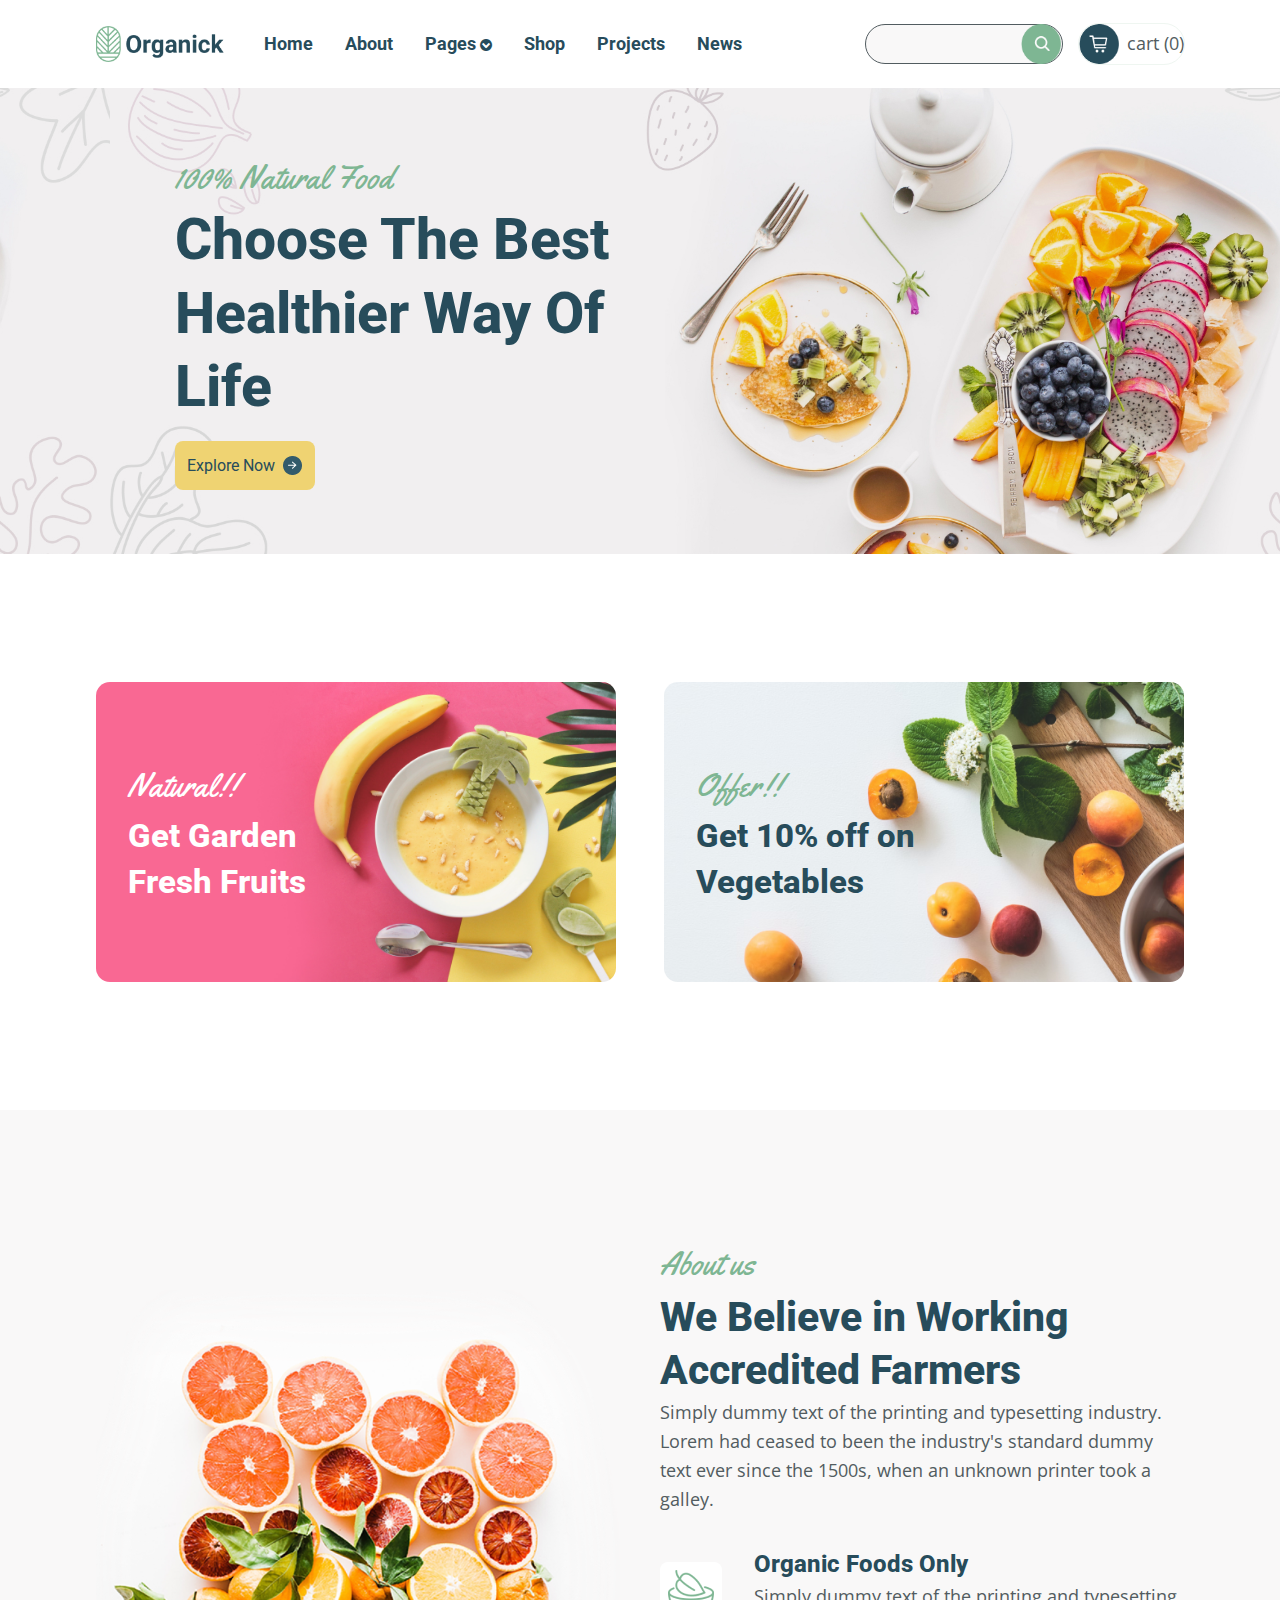
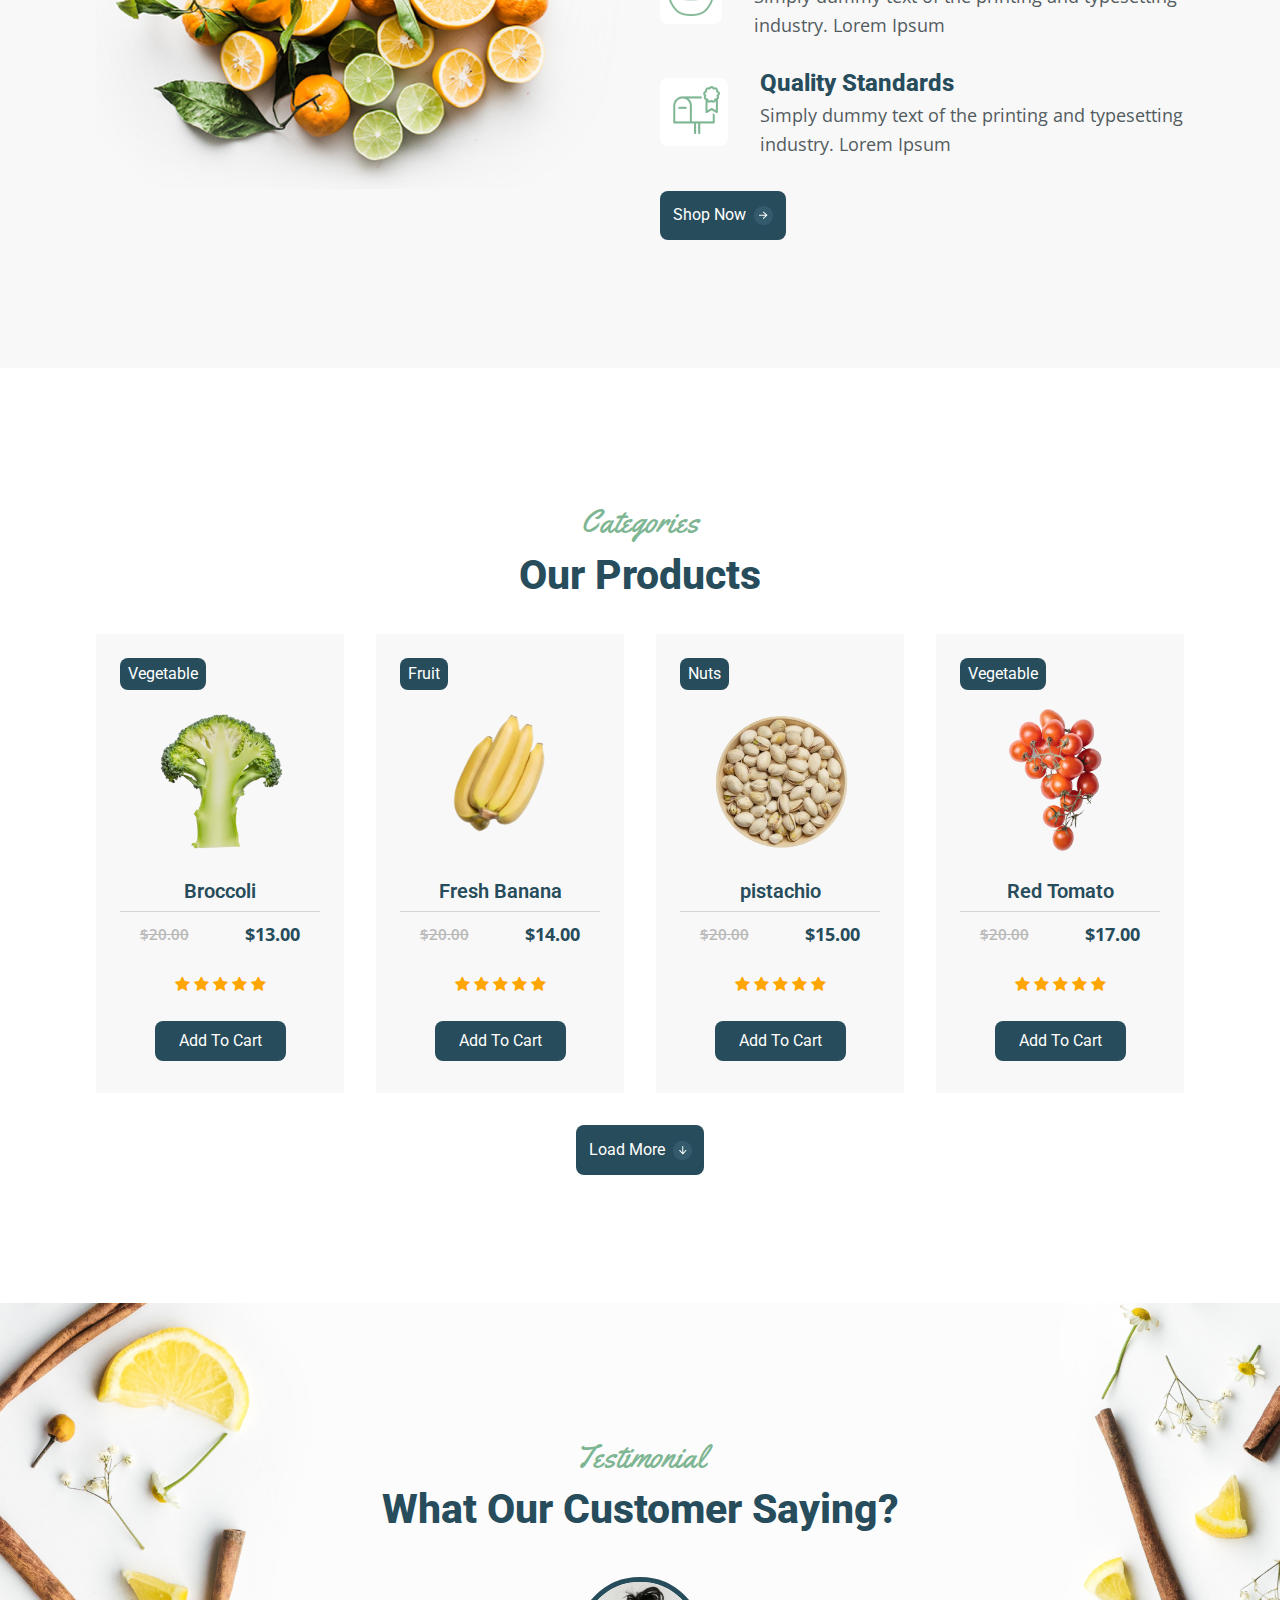
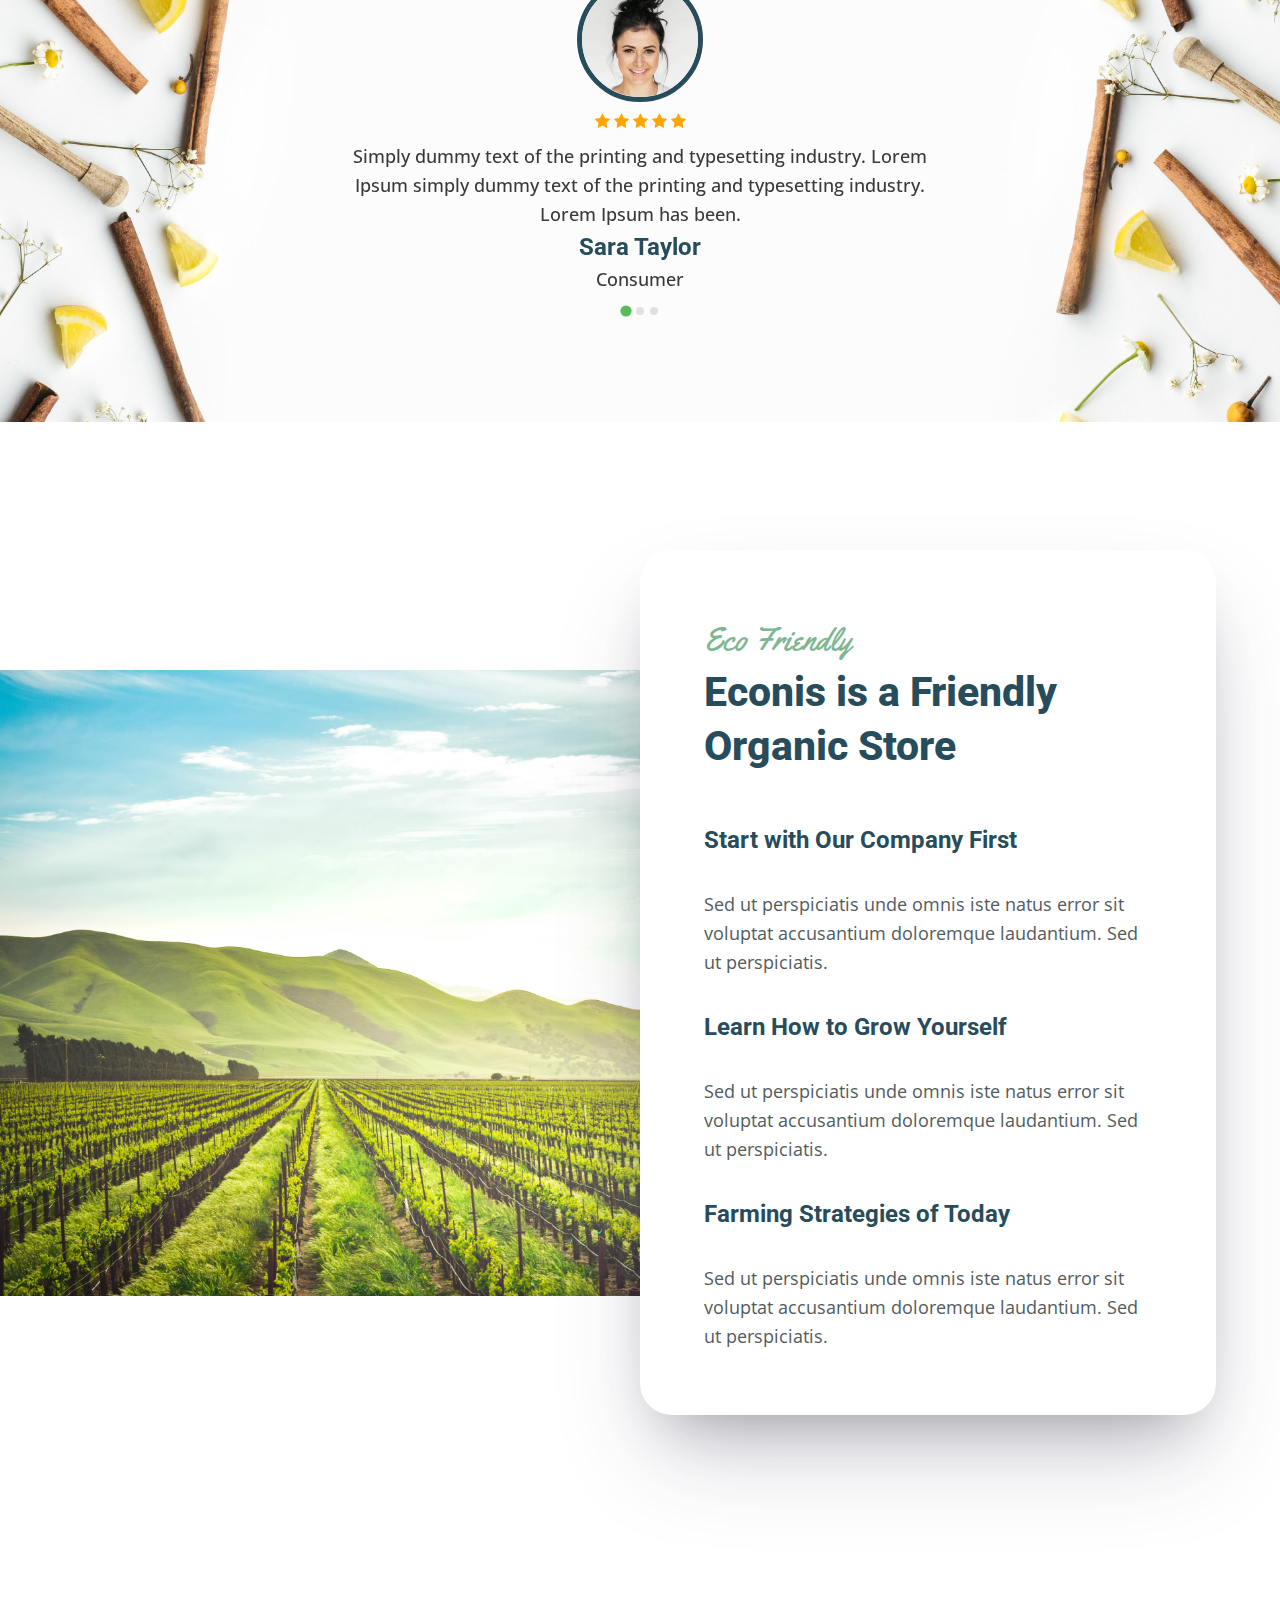
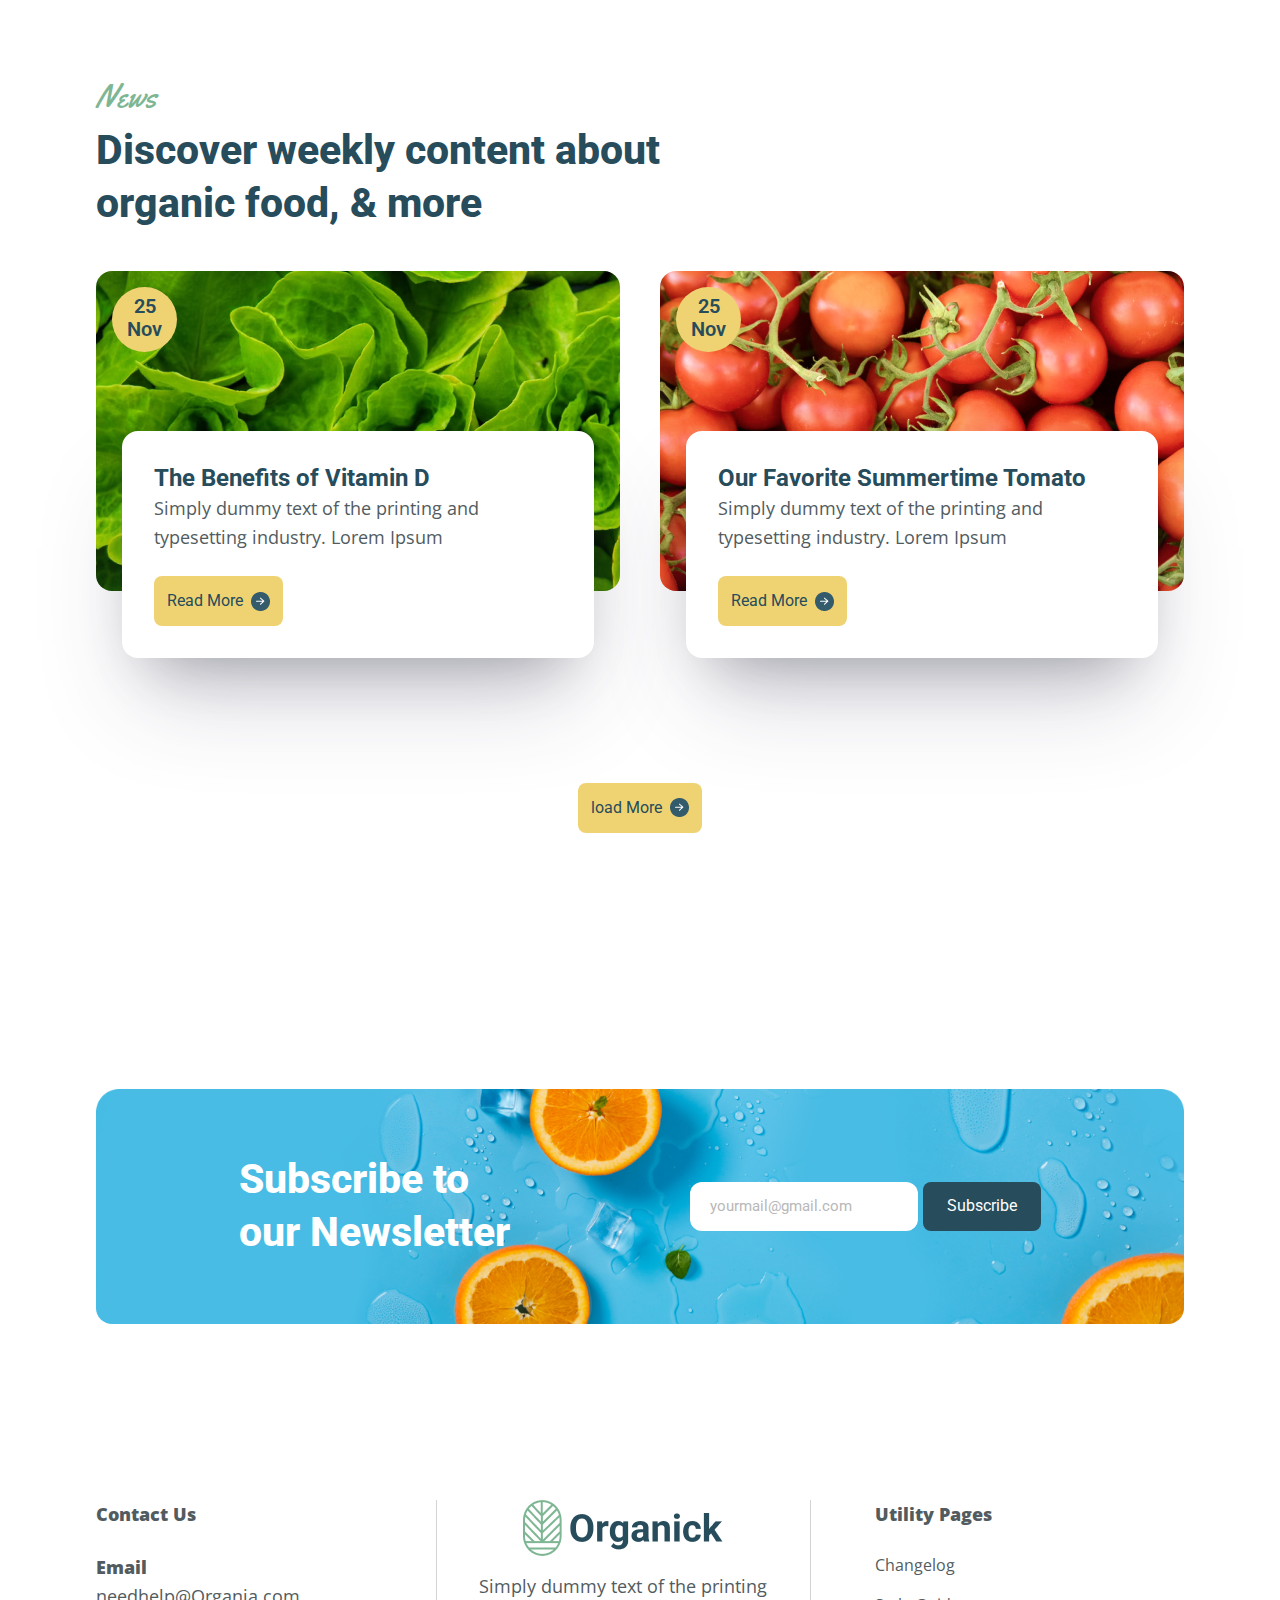
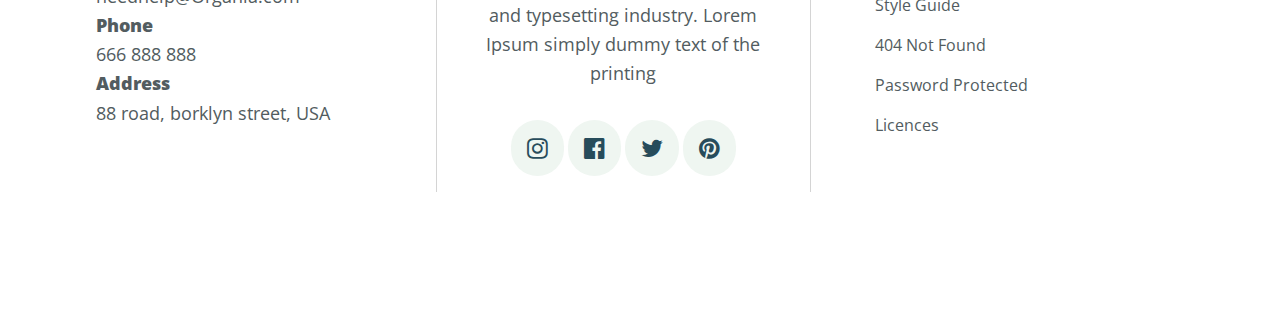
==== index.html @ 9584671c "final" ====
<!DOCTYPE html>
<html lang="en">

<head>
  <meta charset="UTF-8" />
  <meta http-equiv="X-UA-Compatible" content="IE=edge" />
  <meta name="viewport" content="width=device-width, initial-scale=1.0" />
  <!-- -------------- Favicon -------------- -->
  <link rel="apple-touch-icon" sizes="180x180" href="./assets/graphics/favicon/apple-touch-icon.png" />
  <link rel="icon" type="image/png" sizes="32x32" href="./assets/graphics/favicon//favicon-32x32.png" />
  <link rel="icon" type="image/png" sizes="16x16" href="./assets/graphics/favicon//favicon-16x16.png" />
  <link rel="manifest" href="/site.webmanifest" />
  <!-- ------------ Font-awsome ------------ -->
  <link rel="stylesheet" href="https://cdnjs.cloudflare.com/ajax/libs/font-awesome/4.7.0/css/font-awesome.min.css" />

  <!-- ------------- Google Fonts -------------- -->
  <link rel="preconnect" href="https://fonts.googleapis.com" />
  <link rel="preconnect" href="https://fonts.gstatic.com" crossorigin />
  <link
    href="https://fonts.googleapis.com/css2?family=Open+Sans:wght@400;600&family=Roboto:wght@500;700;900&family=Yellowtail&display=swap"
    rel="stylesheet" />
  <!-- -------------- Splide Css --------------- -->
  <link rel="stylesheet" href="https://cdn.jsdelivr.net/npm/@splidejs/splide@4.1.4/dist/css/splide.min.css">
  <!-- --------------- Main Css ---------------- -->
  <link rel="stylesheet" href="./assets/css/style.css" />
  <!-- <link rel="stylesheet" href="./assets/css/home.css" /> -->
  <title>Organick | Home</title>
  <script src="/assets/js/script.js"></script>
</head>

<body>
<!-- this will trigger the id #header to include the header -->
<div id="header"></div>


<!-- Home page starts -->
  <main>
    <section id="hero" class="">
      <div class="hero">
        <div class="hero__overlay">
          <div class="hero__content wrp">
            <div class="hero__text">
              <p class="xd_subtitle">100% Natural Food</p>
              <h1>Choose the best healthier way of life</h1>
              <a href="#" class="xd__btn btn-primary">Explore Now
                <img src="./assets/graphics/hero/btn-arrow-icon.png" alt="" />
              </a>
            </div>

            <div class="hero__graphic">
              <!-- <img src="./assets/graphics/hero/Banner.jpg" alt="" /> -->
            </div>
          </div>
        </div>
      </div>
    </section>

    <!-- ######################################### -->
    <!--                   OFFER                   -->
    <!-- ######################################### -->
    <section id="offer">
      <div class="offer wrp">
        <div class="offer__card offer__one">
          <a href="#">
            <img src="./assets/graphics/offer/offer-1-img.png" alt="" />
            <p>Natural!!</p>
            <h2><span>Get Garden Fresh Fruits</span></h2>
          </a>
        </div>

        <div class="offer__card offer__two">
          <a href="#">
            <img src="./assets/graphics/offer/offer-2-img.png" alt="" />
            <p>Offer!!</p>
            <h2><span>Get 10% off on Vegetables</span></h2>
          </a>
        </div>
      </div>
    </section>

    <!-- ######################################### -->
    <!--                   ABOUT                   -->
    <!-- ######################################### -->
    <section id="about">
      <div class="about wrp">
        <div class="about__content">
          <div class="about__graphic">
            <img src="./assets/graphics/About/about-bg.png" alt="" />
          </div>
          <div class="about__text">
            <p class="xd_subtitle">About us</p>
            <h2>We Believe in Working Accredited Farmers</h2>
            <p>
              Simply dummy text of the printing and typesetting industry.
              Lorem had ceased to been the industry's standard dummy text ever
              since the 1500s, when an unknown printer took a galley.
            </p>

            <div class="about__text-content">
              <div class="about__box about__text-one">
                <img src="./assets/graphics/About/Vegan-icon.png" alt="" />
                <div class="box__title">
                  <h3>Organic Foods Only</h3>
                  <p>
                    Simply dummy text of the printing and typesetting
                    industry. Lorem Ipsum
                  </p>
                </div>
              </div>

              <div class="about__box about__text-two">
                <img src="./assets/graphics/About/Mailbox-icon.png" alt="" />
                <div class="box__title">
                  <h3>Quality Standards</h3>
                  <p>
                    Simply dummy text of the printing and typesetting
                    industry. Lorem Ipsum
                  </p>
                </div>
              </div>
            </div>

            <!-- btn -->
            <a href="#" class="xd__btn btn-secondary">Shop Now
              <img src="./assets/graphics/hero/btn-arrow-icon.png" alt="" />
            </a>
          </div>
        </div>
      </div>
    </section>

    <!-- ######################################### -->
    <!--                  PRODUCT                  -->
    <!-- ######################################### -->
    <section id="product" class="wrp">
      <div class="products">
        <div class="product__title">
          <p class="xd_subtitle">Categories</p>
          <h2>Our Products</h2>
        </div>

        <div class="product__list">
          <!-- -------------- Product-1 -------------- -->
          <div class="product__item content">
            <span class="product__tag">Vegetable</span>
            <div class="product__wrapper">
             
              <img src="./assets/graphics/Shop/product-1.png" alt="" />
              <p class="product__name"> Broccoli</p>
  
              <div class="product__detail">
                <p class="product__discount">$20.00</p>
                <p class="product__price">$13.00</p>
  
                <div class="product__rating">
                  <span class="fa fa-star checked"></span>
                  <span class="fa fa-star checked"></span>
                  <span class="fa fa-star checked"></span>
                  <span class="fa fa-star checked"></span>
                  <span class="fa fa-star checked"></span>
                </div>
  
                <a href="#" class="btn__cart xd__btn btn-secondary">add to cart</a>
              </div>
            </div>
            
          </div>
          <!-- --------------- Product-2 --------------- -->

          <div class="product__item content">
            <span class="product__tag">Fruit</span>
            <div class="product__wrapper">
            <img src="./assets/graphics/Shop/product-2.png" alt="" />
            <p class="product__name">Fresh Banana</p>

            <div class="product__detail">
              <p class="product__discount">$20.00</p>
                <p class="product__price">$14.00</p>
  

              <div class="product__rating">
                <span class="fa fa-star checked"></span>
                <span class="fa fa-star checked"></span>
                <span class="fa fa-star checked"></span>
                <span class="fa fa-star checked"></span>
                <span class="fa fa-star checked"></span>
              </div>
              <a href="#" class="btn__cart xd__btn btn-secondary">add to cart</a>
            </div>
          </div>
</div>
          <!-- --------------- Product-3 --------------- -->
          <div class="product__item content">
            <span class="product__tag">Nuts</span>
            <div class="product__wrapper">
            <img src="./assets/graphics/Shop/product-3.png" alt="" />
            <p class="product__name">pistachio</p>

            <div class="product__detail">
              <p class="product__discount">$20.00</p>
              <p class="product__price">$15.00</p>


              <div class="product__rating">
                <span class="fa fa-star checked"></span>
                <span class="fa fa-star checked"></span>
                <span class="fa fa-star checked"></span>
                <span class="fa fa-star checked"></span>
                <span class="fa fa-star checked"></span>
              </div>
              <a href="#" class="btn__cart xd__btn btn-secondary">add to cart</a>
            </div>
          </div>
          </div>

          <!-- --------------- Product-4 --------------- -->
          <div class="product__item content">
            <span class="product__tag">Vegetable</span>
            <div class="product__wrapper">
            <img src="./assets/graphics/Shop/product-4.png" alt="" />
            <p class="product__name">Red Tomato</p>

            <div class="product__detail">
              <p class="product__discount">$20.00</p>
                <p class="product__price">$17.00</p>
  

              <div class="product__rating">
                <span class="fa fa-star checked"></span>
                <span class="fa fa-star checked"></span>
                <span class="fa fa-star checked"></span>
                <span class="fa fa-star checked"></span>
                <span class="fa fa-star checked"></span>
              </div>
              <a href="#" class="btn__cart xd__btn btn-secondary">add to cart</a>
            </div>
          </div>
          </div>

          <!-- --------------- Product-5 --------------- -->
          <div class="product__item content">
            <span class="product__tag">Lentils</span>
            <div class="product__wrapper">
            <img src="./assets/graphics/Shop/product-5.png" alt="" />
            <p class="product__name">Mung Bean</p>

            <div class="product__detail">
              <p class="product__discount">$20.00</p>
                <p class="product__price">$11.00</p>
  

              <div class="product__rating">
                <span class="fa fa-star checked"></span>
                <span class="fa fa-star checked"></span>
                <span class="fa fa-star checked"></span>
                <span class="fa fa-star checked"></span>
                <span class="fa fa-star checked"></span>
              </div>
              <a href="#" class="btn__cart xd__btn btn-secondary">add to cart</a>
            </div>
          </div>
</div>
          <!-- --------------- Product-6 --------------- -->
          <div class="product__item content">
            <span class="product__tag">Nuts</span>
            <div class="product__wrapper">
            <img src="./assets/graphics/Shop/product-6.png" alt="" />
            <p class="product__name">Brown Hazelnut</p>

            <div class="product__detail">
              <p class="product__discount">$20.00</p>
                <p class="product__price">$12.00</p>
  

              <div class="product__rating">
                <span class="fa fa-star checked"></span>
                <span class="fa fa-star checked"></span>
                <span class="fa fa-star checked"></span>
                <span class="fa fa-star checked"></span>
                <span class="fa fa-star checked"></span>
              </div>
              <a href="#" class="btn__cart xd__btn btn-secondary">add to cart</a>
            </div>
          </div>
</div>
          <!-- --------------- Product-7 --------------- -->
          <div class="product__item content">
            <span class="product__tag">Dairy</span>
            <div class="product__wrapper">
            <img src="./assets/graphics/Shop/product-7.png" alt="" />
            <p class="product__name">Eggs</p>

            <div class="product__detail">
              <p class="product__discount">$20.00</p>
                <p class="product__price">$17.00</p>
  

              <div class="product__rating">
                <span class="fa fa-star checked"></span>
                <span class="fa fa-star checked"></span>
                <span class="fa fa-star checked"></span>
                <span class="fa fa-star checked"></span>
                <span class="fa fa-star checked"></span>
              </div>
              <a href="#" class="btn__cart xd__btn btn-secondary">add to cart</a>
            </div>
          </div>
</div>
          <!-- --------------- Product-8 --------------- -->
          <div class="product__item content">
            <span class="product__tag">Bakery</span>
            <div class="product__wrapper">
            <img src="./assets/graphics/Shop/product-8.png" alt="" />
            <p class="product__name">Elaichi Rusk</p>

            <div class="product__detail">
              <p class="product__discount">$20.00</p>
                <p class="product__price">$15.00</p>
  
              <div class="product__rating">
                <span class="fa fa-star checked"></span>
                <span class="fa fa-star checked"></span>
                <span class="fa fa-star checked"></span>
                <span class="fa fa-star checked"></span>
                <span class="fa fa-star checked"></span>
              </div>
              <a href="#" class="btn__cart xd__btn btn-secondary">add to cart</a>
            </div>
          </div>
          </div>
        </div>
        <!-- ---------- Product Items Ends ----------- -->

        <a href="#" id="loadMore" class="product__btn xd__btn btn-secondary">Load More
          <img src="./assets/graphics/hero/btn-arrow-icon.png" alt="" />
         
        </a>
      </div>
    </section>
    <!-- ######################################### -->
    <!--                TESTIMONIAL                -->
    <!-- ######################################### -->
    <section id="testimonial">
      <div class="hero__overlay"></div>
      <div class="testimonial__title">
        <p class="xd_subtitle">Testimonial</p>
        <h2>What Our Customer Saying?</h2>
      </div>


      <!-- ---------------- Splide ----------------- -->

      <div class="splide" role="group" aria-label="Splide Basic HTML Example">
        <div class="splide__track">
          <ul class="splide__list">
            <li class="splide__slide">
              <!-- ------------ Slide 1 ------------ -->
              <div class="testimonial wrp">
                <img src="./assets/graphics/Testimonial/profile-img.jpg" alt="" />
                <div class="product__rating">
                  <span class="fa fa-star checked"></span>
                  <span class="fa fa-star checked"></span>
                  <span class="fa fa-star checked"></span>
                  <span class="fa fa-star checked"></span>
                  <span class="fa fa-star checked"></span>
                </div>
                <p>
                  Simply dummy text of the printing and typesetting industry. Lorem
                  Ipsum simply dummy text of the printing and typesetting industry.
                  Lorem Ipsum has been.
                </p>
                <h3>Sara Taylor</h3>
                <p>Consumer</p>
              </div>
            </li>

            <!-- ------------- Slide 2 ------------- -->
            <li class="splide__slide">
              <div class="testimonial wrp">
                <img src="./assets/graphics/Testimonial/profile-img.jpg" alt="" />
                <div class="product__rating">
                  <span class="fa fa-star checked"></span>
                  <span class="fa fa-star checked"></span>
                  <span class="fa fa-star checked"></span>
                  <span class="fa fa-star checked"></span>
                  <span class="fa fa-star checked"></span>
                </div>
                <p>
                  Simply dummy text of the printing and typesetting industry. Lorem
                  Ipsum simply dummy text of the printing and typesetting industry.
                  Lorem Ipsum has been.
                </p>
                <h3>Sara Taylor</h3>
                <p>Consumer</p>
              </div>
            </li>
            <!-- ------------- Slide 3 ------------- -->
            <li class="splide__slide">
              <div class="testimonial wrp">
                <img src="./assets/graphics/Testimonial/profile-img.jpg" alt="" />
                <div class="product__rating">
                  <span class="fa fa-star checked"></span>
                  <span class="fa fa-star checked"></span>
                  <span class="fa fa-star checked"></span>
                  <span class="fa fa-star checked"></span>
                  <span class="fa fa-star checked"></span>
                </div>
                <p>
                  Simply dummy text of the printing and typesetting industry. Lorem
                  Ipsum simply dummy text of the printing and typesetting industry.
                  Lorem Ipsum has been.
                </p>
                <h3>Sara Taylor</h3>
                <p>Consumer</p>
              </div>
            </li>
          </ul>
        </div>
      </div>



      <!-- -------------- Splide Ends -------------- -->



    </section>

    <!-- ################################### -->
    <!--             WHO WE ARE              -->
    <!-- ################################### -->
    <section id="who">
      <div class="who__Content">
        <div class="who__graphic">
          <img src="./assets/graphics/who-we-are/who-bg.png" alt="">
        </div>
        <div class="who__text">
          <p class="xd_subtitle">Eco Friendly</p>
          <h2>Econis is a Friendly
            Organic Store</h2>

          <div class="who__detail">
            <h3>Start with Our Company First</h3>
            <p>Sed ut perspiciatis unde omnis iste natus error sit voluptat accusantium doloremque laudantium. Sed ut
              perspiciatis.
            </p>


            <h3>Learn How to Grow Yourself</h3>
            <p>Sed ut perspiciatis unde omnis iste natus error sit voluptat accusantium doloremque laudantium. Sed ut
              perspiciatis.</p>


            <h3>Farming Strategies of Today</h3>
            <p>Sed ut perspiciatis unde omnis iste natus error sit voluptat accusantium doloremque laudantium. Sed ut
              perspiciatis.</p>
          </div>
        </div>
      </div>
    </section>

    <!-- ######################################### -->
    <!--                   BLOG                    -->
    <!-- ######################################### -->

    <section id="blog" class="wrp">
      <div class="blog__title">
        <p class="xd_subtitle">News</p>
        <h2>Discover weekly content about organic food, & more</h2>
      </div>

      <div class="blog__content">

        <!-- ------------ Blog Post 1 ------------ -->
        <div class="blog__post post-1">
          <p class="blog-tag">25 Nov</p>
          <div class="blog__detial">
            <h3>The Benefits of Vitamin D</h3>
            <p>Simply dummy text of the printing and typesetting industry. Lorem Ipsum</p>
            <a href="#" class="xd__btn btn-primary">Read More
              <img src="./assets/graphics/hero/btn-arrow-icon.png" alt="">
            </a>
          </div>
        </div>
        <!-- -------------- Blog Post 2 -------------- -->
        <div class="blog__post post-2">
          <p class="blog-tag">25 Nov</p>
          <div class="blog__detial">
            <h3>Our Favorite Summertime Tomato</h3>
            <p>Simply dummy text of the printing and typesetting industry. Lorem Ipsum</p>
            <a href="#" class="xd__btn btn-primary">Read More
              <img src="./assets/graphics/hero/btn-arrow-icon.png" alt="">
            </a>
          </div>
        </div>
       
       

      </div>
      <div class="blog__btn">
        <a href="#" class="btn-primary xd__btn">load More
          <img src="./assets/graphics/hero/btn-arrow-icon.png" alt="">
        </a>
      </div>
    </section>
  </main>

  <!-- this will target the footer by Id #footer -->
  <div id="footer"></div>
<!-- ------------ Home Page Ends ------------- -->
   
    <!-- jquery to trigger the Id #footer -->
    <script src="https://code.jquery.com/jquery-3.6.0.min.js"></script>
<!-- ------------ Custom Js ------------- -->
<script src="./assets/js/script.js"></script>

<!-- ------------- Splide Js ------------- -->
<script src="https://cdn.jsdelivr.net/npm/@splidejs/splide@4.1.4/dist/js/splide.min.js"></script>

<script>
  /* ---------- SPLIDE SLIDER --------- */
  var splide = new Splide('.splide', {
    type: 'loop',
    drag: 'free',
    snap: true,
    perPage: 1,
    perMove: 1,
    gap: 20,
    arrows: false,
    pauseOnHover: true,
    autoplay: true,


  });

  splide.mount();


</script>


<!-- ######################################### -->
<!--                  JQUERY                   -->
<!-- ######################################### -->
 
    <!-- jquery script to make it trigger the header & footer -->
    <script>
      $(function(){
         $("#header").load("/partials/header.html"); 
         $("#footer").load("/partials/footer.html"); 
      });
      </script>


</body>
</html>
---- assets/css/style.css ----
/* ############################################ */
/*                    1.RESET                   */
/* ############################################ */
/*
  1. Use a more-intuitive box-sizing model.
*/
*,
*::before,
*::after {
  box-sizing: border-box;
}

/*
    2. Remove default margin
  */
* {
  margin: 0;
}

/*
    3. Allow percentage-based heights in the application
  */
html,
body {
  height: 100%;
}

/*
    Typographic tweaks!
    4. Add accessible line-height
    5. Improve text rendering
  */
body {
  line-height: 1.5;
  -webkit-font-smoothing: antialiased;
  font-family: "Roboto", sans-serif;
  /* font-family: 'Open Sans', sans-serif;
    font-family: 'Roboto', sans-serif;
    font-family: 'Yellowtail', cursive; */
}

/*
    6. Improve media defaults
  */
img,
picture,
video,
canvas,
svg {
  display: block;
  max-width: 100%;
}

/*
    7. Remove built-in form typography styles
  */
input,
button,
textarea,
select {
  font: inherit;
}

/*
    8. Avoid text overflows
  */
p,
h1,
h2,
h3,
h4,
h5,
h6 {
  overflow-wrap: break-word;
}

/*
    9. Create a root stacking context
  */
#root,
#__next {
  isolation: isolate;
}

/* ------------- 1.1 custom Reset ------------ */
a {
  text-decoration: none;
  color: inherit;
}

li {
  list-style: none;
}

input:active,
input:focus,
input:focus-visible {
  border: inherit;
  outline: inherit;
}

section {
  padding-block: var(--size-7);
}

/* --------------- Font Sizes --------------- */
h1 {
  font-size: var(--font-1);
}

h2 {
  font-size: var(--font-2);
}

h3 {
  font-size: var(--font-3);
}

h4 {
  font-size: var(--font-4);
}

h5 {
  font-size: var(--font-subtitle);
}

p {
  font-size: var(--font-p);
}

/* ########################################## */
/*                   2.ROOT                   */
/* ########################################## */
:root {
  /* ----------------- 2.1 Colors ----------------- */
  /* primary  */
  --primary-color-1: #274c5b;
  --primary-color-2: #7eb693;
  --primary-color-3: #274c5b;
  --primary-color-4: #d4d4d4;
  /* secondary */
  --secondary-color-1: #f9f8f8;
  --secondary-color-2: #eff6f1;
  --secondary-color-3: #525c60;
  /* ------------------ 2.2 Fonts ----------------- */
  --font-1: clamp(2.25rem, calc(1.83rem + 2.13vw), 4.38rem); /* 70px */
  --font-2: clamp(1.75rem, calc(1.48rem + 1.38vw), 3.13rem); /* 50px */
  --font-3: clamp(1.38rem, calc(1.15rem + 1.13vw), 2.5rem); /* 40px */
  --font-4: clamp(1.56rem, calc(1.43rem + 0.69vw), 2.25rem); /* 36px */
  --font-subtitle: 1.5rem; /* subtitle 24px */
  --font-p: 1.1rem; /* paragraph  18px */
  /* ------------------ 2.3 sizes ----------------- */
  --size-1: clamp(0.5rem, 1vw, 1rem);
  --size-2: clamp(1rem, 2vw, 1.5rem);
  --size-3: clamp(1.5rem, 3vw, 2rem);
  --size-4: clamp(2rem, 4vw, 3rem);
  --size-5: clamp(4rem, 5vw, 5rem);
  --size-6: clamp(5rem, 7vw, 7.5rem);
  --size-7: clamp(7.5rem, 10vw, 10rem);
  --size-8: clamp(10rem, 20vw, 15rem);
  --size-9: clamp(15rem, 30vw, 20rem);
  --size-10: clamp(20rem, 40vw, 30rem);
}

/* ########################################## */
/*              3.CUSTOM CLASSES              */
/* ########################################## */
/* ------------------ Wrap ------------------ */
.wrp {
  width: 85%;
  margin: 0 auto;
  max-width: 1440px;
}

/* ------------------ Flex ------------------ */
.flx {
  display: flex;
  align-items: center;
}

.xd_subtitle {
  font-family: "Yellowtail";
  font-size: var(--font-4);
  color: var(--primary-color-2);
}

/* ------------------- Title ------------------ */
h2 {
  font-family: "Roboto";
  font-style: normal;
  font-weight: 800;
  color: var(--primary-color-3);
  line-height: 1.3;
}

p {
  font-family: "Open Sans";
  font-style: normal;
  font-weight: 400;
  line-height: 165.4%;
  color: var(--secondary-color-3);
}

/* ############################################ */
/*                   5.HEADER                   */
/* ############################################ */
.header__main {
  align-items: center;
  padding-block: var(--size-2);
}

.logo__main {
  width: var(--size-7);
}

.nav__wrapper {
  display: flex;
  align-items: center;
  flex: 1;
}

.nav__main {
  flex: 5 2 0;
}

.ul__main {
  gap: 2rem;
  font-size: 1.1rem;
  text-transform: capitalize;
  font-weight: 700;
  color: var(--primary-color-1);
}

.fa.fa-chevron-circle-down {
  font-size: 14px;
}

/* ---------------- .dropdown --------------- */
.dropdown {
  position: relative;
}

.dropdown-menu {
  opacity: 0;
  position: absolute;
  top: 40px;
  left: 50%;
  transform: translateX(-50%);
  z-index: 1;
  padding: 0.5rem;
  display: flex;
  flex-direction: column;
  align-items: center;
  background-color: var(--primary-color-2);
  padding-inline: 2rem;
  width: 200px;
  transition: opacity 0.3s ease-in-out 0.5s;
}

.dropdown:hover .dropdown-menu {
  opacity: 1;
}

/* ------------------ Ends ------------------ */
.search {
  position: relative;
  margin-right: 1rem;
}

.search input {
  width: 100%;
  height: 40px;
  border-radius: 22px;
  padding-left: 1rem;
  font-size: 14px;
  border: 1px solid var(--secondary-color-3);
  background: var(--secondary-color-1);
}

.search a {
  position: absolute;
  left: 79%;
}

.search img:first-of-type,
.cart__icon {
  width: 40px;
  height: 40px;
}

.cart {
  gap: 0.5rem;
  outline: 1px solid var(--secondary-color-2);
  border-radius: 22px;
  cursor: pointer;
  position: relative;
}

.cart__items {
  background: var(--primary-color-2);
  width: 355px;
  padding-block: 1rem;
  position: absolute;
  top: 50px;
  opacity: 0;
  z-index: -1;
  transition: 0.5s linear 0.5s;
  -webkit-transition: 0.5s linear 0.5s;
  -moz-transition: 0.5s linear 0.5s;
  -ms-transition: 0.5s linear 0.5s;
  -o-transition: 0.5s linear 0.5s;
  transform: translatex(-50%);
}
.cart__items p {
  text-align: center;
  color: #fff;
  text-transform: capitalize;
}

.cart__single {
  display: flex;
  justify-content: center;
  align-items: center;
  padding-block: 1rem;
}

.cart__image {
  width: 100px;
}

.cart__info p {
  text-align: start;
}

.cart:hover > .cart__items {
  opacity: 1;
  z-index: 10;
}

.product__detail {
  padding-block: 0.5rem;
}

.product__detail .qty__btn {
  padding: 0.3rem;
}

.cart__btn {
  display: flex;
  align-items: center;
  /* justify-content: space-around; */
  flex-direction: column;
  gap: 1rem;
}

.hamburger {
  display: none;
  cursor: pointer;
  background: transparent;
  border: none;
  width: 34px;
  padding: 0;
  margin-right: 10px;
  transition: all 0.3s ease-in-out;
}

.hamburger__line {
  display: block;
  width: 1.5rem;
  height: 3px;
  background-color: var(--secondly-color);
  margin: 5px auto;
  transition: all 0.3s ease-in-out;
}

.hamburger.active .hamburger__line:nth-child(1) {
  transform: rotate(35deg) translate(-2px, 4px);
}

.hamburger.active .hamburger__line:nth-child(2) {
  transform: rotate(135deg) translate(7px, 5px);
}

.hamburger.active .hamburger__line:nth-child(3) {
  opacity: 0;
}

.hamburger__line {
  width: 100%;
  height: 3px;
  background: var(--primary-color-1);
  transition: transform 0.3s ease-in-out;
}

.hamburger__line:first-child {
  transform-origin: top left;
}

.hamburger__line:last-child {
  transform-origin: bottom left;
}

/* ############################################ */
/*                    FOOTER                    */
/* ############################################ */
/* ############################################ */
/*                   SUBSCRIBE                  */
/* ############################################ */
#subscribe {
  padding-block: var(--size-7) var(--size-4);
}

.subscribe {
  background-image: url(/assets/graphics/subscribe/subscribe-bg.png);
  background-repeat: no-repeat;
  border-radius: 16px;
  flex-wrap: wrap;
  -webkit-border-radius: 16px;
  -moz-border-radius: 16px;
  -ms-border-radius: 16px;
  -o-border-radius: 16px;
  align-items: center;
  justify-content: space-around;
  background-size: cover;
  padding: var(--size-5);
}

.subscribe h2 {
  max-width: 12ch;
  color: #fff;
}
@media (max-width: 450px) {
  .subscribe h2 {
    text-align: center;
  }
}

form {
  column-gap: 0.3rem;
  row-gap: 1rem;
  flex-wrap: wrap;
  justify-content: center;
}

form input {
  padding: var(--size-1);
  outline: none;
  border: none;
  border-radius: 12px;
  color: var(--primary-color-1);
}

input::selection {
  color: var(--primary-color-1);
  background-color: var(--primary-color-1);
}

::placeholder {
  font-size: 15px;
  color: #B8B8B8;
  padding: 0.5rem;
}

.subscribe__btn {
  text-transform: capitalize;
  padding-inline: var(--size-2) !important;
  transition: 0.5s linear 0.1s;
  -webkit-transition: 0.5s linear 0.1s;
  -moz-transition: 0.5s linear 0.1s;
  -ms-transition: 0.5s linear 0.1s;
  -o-transition: 0.5s linear 0.1s;
}
@media (max-width: 450px) {
  .subscribe__btn {
    padding: var(--size-2) var(--size-4) !important;
  }
}

.subscribe__btn:hover {
  transform: scale(1.1);
  -webkit-transform: scale(1.1);
  -moz-transform: scale(1.1);
  -ms-transform: scale(1.1);
  -o-transform: scale(1.1);
}

.footer__grid {
  display: grid;
  grid-template-columns: repeat(auto-fit, minmax(230px, 1fr));
  gap: 2rem;
}
@media (max-width: 960px) {
  .footer__grid {
    grid-template-columns: 1fr;
  }
}

.footer__col-1,
.footer__col-2 {
  border-right: 1px solid var(--primary-color-4);
  padding-right: 2rem;
}
@media (max-width: 960px) {
  .footer__col-1,
  .footer__col-2 {
    border: 0;
  }
}

.footer__col-2 {
  display: flex;
  flex-direction: column;
  justify-content: center;
  align-items: center;
  gap: 1rem;
}
@media (max-width: 960px) {
  .footer__col-2 {
    display: block;
  }
}

.footer__col-2 p {
  max-width: 42ch;
  text-align: center;
}
@media (max-width: 960px) {
  .footer__col-2 p {
    text-align: start;
    margin-top: 1rem;
  }
}

.p-bold {
  font-weight: 800;
}

.footer__col-3 {
  padding-left: 2rem;
}
@media (max-width: 960px) {
  .footer__col-3 {
    padding-left: 0;
  }
}

.footer__col-3 ul {
  padding: 0;
  font-family: "Open Sans";
  color: var(--secondary-color-3);
}

.footer__col-3 li {
  margin-bottom: 1rem;
}

.footer__col-title {
  padding-bottom: 1.5rem;
}

.footer__soical {
  gap: 1rem;
  padding-block: 1rem;
  flex-wrap: wrap;
}
@media (max-width: 450px) {
  .footer__soical {
    display: flex;
    align-items: center;
  }
}
.footer__soical i {
  background: var(--secondary-color-2);
  padding: 1rem;
  border-radius: 50px;
  font-size: 1.5rem;
  color: var(--primary-color-1);
}
@media (max-width: 960px) {
  .footer__soical i {
    margin-right: 1rem;
  }
}

/* ########################################## */
/*                4.COMPONENTS                */
/* ########################################## */
/* ------------------ 4.1 Buttons ----------------- */
.xd__btn {
  display: flex;
  align-items: center;
  gap: 0.5rem;
  width: fit-content;
  padding: var(--size-1);
  border-radius: 8px;
  transition: 0.5s linear 0.1s;
  -webkit-transition: 0.5s linear 0.1s;
  -moz-transition: 0.5s linear 0.1s;
  -ms-transition: 0.5s linear 0.1s;
  -o-transition: 0.5s linear 0.1s;
  -webkit-border-radius: 8px;
  -moz-border-radius: 8px;
  -ms-border-radius: 8px;
  -o-border-radius: 8px;
}

.xd__btn:hover {
  gap: 0.7rem;
}

.btn-primary {
  background-color: #efd372;
  color: var(--primary-color-1);
}

.btn-secondary {
  background-color: var(--primary-color-3);
  color: #fff;
}

/* ############################################ */
/*                     HERO                     */
/* ############################################ */
#hero {
  padding: 0;
}

.hero {
  background-image: url("/assets/graphics/hero/Banner.jpg");
  width: 100%;
  background-size: cover;
  background-position: 110px;
}

@media (max-width: 960px) {
  .hero__overlay {
    background-color: hsla(0, 0%, 83.14%, 0.32);
    width: 100%;
    height: 100%;
    z-index: -1;
  }
}

.hero__content {
  display: grid;
  grid-template-columns: repeat(auto-fit, minmax(400px, 1fr));
  gap: 2.5rem;
  align-items: center;
  align-content: center;
  padding-block: var(--size-5);
}
@media (max-width: 450px) {
  .hero__content {
    grid-template-columns: 1fr;
  }
}

.hero__text {
  margin-left: 15%;
  max-width: 54ch;
}
@media (max-width: 450px) {
  .hero__text {
    margin: 0;
  }
}

.hero__text h1 {
  font-family: "Roboto";
  font-style: normal;
  font-weight: 800;
  color: var(--primary-color-1);
  line-height: 1.3;
  text-transform: capitalize;
  margin-bottom: 1rem;
}

.hero__graphic {
  width: 100%;
  height: 100%;
}

.hero__graphic img {
  width: 100%;
  object-fit: cover;
}

/* ############################################ */
/*                     OFFER                    */
/* ############################################ */
.offer {
  display: flex;
  gap: 3rem;
  flex-wrap: wrap;
}

.offer__card {
  display: flex;
  flex-direction: column;
  width: 100%;
  background-size: cover;
  background-repeat: no-repeat;
  background-position: center;
  justify-content: center;
  height: 300px;
  padding: 2rem;
  border-radius: 25px;
}

.offer__card h2 {
  font-family: "Roboto";
  font-style: normal;
  font-weight: 800;
  font-size: var(--font-3);
  line-height: 1.4;
  color: #ffffff;
  max-width: 12ch;
  position: relative;
  z-index: 2;
}

.offer__card h2 span {
  transition: border-bottom 0.5s ease 0.2s;
  -webkit-transition: border-bottom 0.5s ease 0.2s;
  -moz-transition: border-bottom 0.5s ease 0.2s;
  -ms-transition: border-bottom 0.5s ease 0.2s;
  -o-transition: border-bottom 0.5s ease 0.2s;
}

.offer__two h2 span:hover {
  border-bottom: 4px solid var(--primary-color-1);
}

.offer__one h2 span:hover {
  border-bottom: 4px solid #fff;
}

.offer__card p {
  font-family: "Yellowtail";
  font-style: normal;
  font-weight: 400;
  font-size: var(--font-4);
  color: #ffffff;
  position: relative;
  z-index: 2;
}

.offer__one,
.offer__two {
  background-position: left;
  flex: 1 2 365px;
}

.offer__card {
  position: relative;
}

.offer__card img {
  position: absolute;
  z-index: 1;
  inset: 0;
  border-radius: 14px;
  width: 100%;
  height: 100%;
  object-fit: cover;
  transition: 0.5s linear 0.2s;
  -webkit-transition: 0.5s linear 0.2s;
  -moz-transition: 0.5s linear 0.2s;
  -ms-transition: 0.5s linear 0.2s;
  -o-transition: 0.5s linear 0.2s;
}

.offer__card img:hover {
  transform: scale(1.05);
  -webkit-transform: scale(1.05);
  -moz-transform: scale(1.05);
  -ms-transform: scale(1.05);
  -o-transform: scale(1.05);
}

.offer__two {
  background-image: url(/assets/graphics/offer/offer-2-img.png);
}

.offer__two h2 {
  color: var(--primary-color-1);
}

.offer__two p {
  color: var(--primary-color-2);
}

/* ############################################ */
/*                     ABOUT                    */
/* ############################################ */
#about {
  background-color: var(--secondary-color-1);
}

.about__content {
  display: grid;
  grid-template-columns: repeat(auto-fit, minmax(250px, 1fr));
  align-items: center;
  justify-items: center;
  gap: 2.5rem;
}

.about__text-content {
  display: flex;
  flex-direction: column;
  gap: 1.5rem;
  margin-block: 2rem;
}

.about__box {
  display: flex;
  align-items: center;
  gap: 2rem;
}

.about__box img {
  background-color: #FFF;
  padding: 0.5rem;
  border-radius: 8px;
  -webkit-border-radius: 8px;
  -moz-border-radius: 8px;
  -ms-border-radius: 8px;
  -o-border-radius: 8px;
}

.box__title h3 {
  font-family: "Roboto";
  font-style: normal;
  font-weight: 800;
  font-size: var(--font-subtitle);
  color: var(--primary-color-3);
}

/* ############################################ */
/*                    PRODUCT                   */
/* ############################################ */
.product__title {
  text-align: center;
  margin-bottom: 2rem;
}

.product__tag {
  background-color: var(--primary-color-1);
  color: #fff;
  padding: 0.25rem 0.5rem;
  display: inline-block;
  border-radius: 8px;
  -webkit-border-radius: 8px;
  -moz-border-radius: 8px;
  -ms-border-radius: 8px;
  -o-border-radius: 8px;
}

.product__list {
  display: grid;
  grid-template-columns: repeat(auto-fit, minmax(200px, 1fr));
  gap: 2rem;
  margin-block: 2rem;
}

.product__item {
  background-color: var(--secondary-color-1);
  padding: var(--size-2);
}

.product__wrapper {
  display: flex;
  flex-direction: column;
  align-items: center;
}

.product__item img {
  width: 190px;
  height: 190px;
  object-fit: cover;
}

.product__name {
  font-family: "Roboto";
  font-style: normal;
  font-weight: 600;
  font-size: 20px;
  line-height: 23px;
  text-align: center;
  color: var(--primary-color-1);
  text-align: start;
  margin-bottom: 0.5rem;
}

.product__wrapper .product__detail {
  display: flex;
  align-items: center;
  justify-content: space-around;
  border-top: 1px solid var(--primary-color-4);
  column-gap: 1rem;
  row-gap: 1rem;
  flex-wrap: wrap;
}

.product__discount {
  font-weight: 600;
  font-size: 15px;
  color: #B8B8B8;
  text-decoration: line-through;
}

.product__price {
  font-weight: 700;
  color: #274C5B;
}

.checked {
  color: orange;
}

.product__btn {
  margin: 0 auto;
}

.product__btn img {
  transform: rotate(90deg);
}

.btn__cart {
  padding: 0.5rem 1.5rem;
  text-transform: capitalize;
}

.content {
  display: none;
}

.noContent {
  color: #000 !important;
  background-color: transparent !important;
  pointer-events: none;
}

/* ############################################ */
/*                  TESTIMONIAL                 */
/* ############################################ */
#testimonial {
  position: relative;
  background-image: url(/assets/graphics/Testimonial/Testimonial-bg.png);
  background-size: cover;
}
@media (max-width: 450px) {
  #testimonial {
    background-position: 18%;
  }
}

.testimonial__title {
  display: flex;
  flex-direction: column;
  align-items: center;
  margin-bottom: 2.5rem;
  text-align: center;
}

.testimonial {
  display: flex;
  flex-direction: column;
  align-items: center;
}

.testimonial img {
  border-radius: 70px;
  border: 5px solid var(--primary-color-3);
}

.testimonial h3 {
  font-size: var(--font-subtitle);
  color: var(--primary-color-1);
}

.testimonial p {
  max-width: 60ch;
  font-weight: 500;
  color: #393939;
  text-align: center;
}

.splide__pagination {
  bottom: -1.5rem;
}

.splide__pagination__page {
  background: var(--primary-color-4);
}

.splide__pagination__page.is-active {
  background: #14a014;
}

/* ############################################ */
/*                  WHO WE ARE                  */
/* ############################################ */
.who__Content {
  display: grid;
  grid-template-columns: repeat(auto-fit, minmax(250px, 1fr));
  justify-items: center;
  align-items: center;
  position: relative;
}

.who__text {
  background-color: #fff;
  border-radius: 32px;
  padding: var(--size-5);
  margin-right: 10%;
  box-shadow: rgba(50, 50, 93, 0.25) 0px 50px 100px -20px, rgba(0, 0, 0, 0.3) 0px 30px 60px -30px;
}
@media (max-width: 960px) {
  .who__text {
    padding: var(--size-3);
    margin: 0;
  }
}

.who__text h2 {
  max-width: 16ch;
  margin-bottom: 3rem;
}

.who__detail {
  display: flex;
  flex-direction: column;
  gap: 2rem;
}

.who__text h3 {
  font-size: var(--font-subtitle);
  color: var(--primary-color-1);
}

/* ############################################ */
/*                     BLOG                     */
/* ############################################ */
.blog__title {
  max-width: 65ch;
  padding-bottom: 2.5rem;
}

.blog__content {
  display: grid;
  grid-template-columns: repeat(auto-fit, minmax(250px, 1fr));
  column-gap: 2.5rem;
  row-gap: 15rem;
  margin-bottom: 12rem;
}

.blog__post {
  position: relative;
  min-height: 320px;
  border-radius: 16px;
  -webkit-border-radius: 16px;
  -moz-border-radius: 16px;
  -ms-border-radius: 16px;
  -o-border-radius: 16px;
}

.blog-tag {
  background-color: #efd372;
  width: 65px;
  height: 65px;
  border-radius: 50px;
  margin: 1rem;
  padding: 0.5rem;
  color: var(--primary-color-1);
  font-family: "Roboto";
  font-size: 20px;
  font-weight: 600;
  line-height: 23px;
  text-align: center;
}

.post-1 {
  background-image: url(/assets/graphics/blog/blog-post-1.png);
}

.post-2 {
  background-image: url(/assets/graphics/blog/blog-post-2.png);
}

.blog__detial {
  background-color: #fff;
  border-radius: 16px;
  width: 90%;
  position: absolute;
  top: 50%;
  left: 5%;
  right: 5%;
  display: flex;
  flex-direction: column;
  padding: var(--size-3);
  box-shadow: rgba(50, 50, 93, 0.25) 0px 50px 100px -20px, rgba(0, 0, 0, 0.3) 0px 30px 60px -30px;
}

.blog__detial h3 {
  color: var(--primary-color-1);
  line-height: 1.3;
  font-size: var(--font-subtitle);
}

.blog__detial p {
  margin-bottom: 1.5rem;
}

.blog__btn {
  display: flex;
  align-items: center;
  justify-content: center;
}

/* ############################################ */
/*                     ABOUT                    */
/* ############################################ */
.about__banner {
  background-image: url(../graphics/about-page/about-banner-bg.png);
}

.about__grid {
  display: grid;
  grid-template-columns: repeat(auto-fit, minmax(350px, 1fr));
  gap: 2.5rem;
  align-items: end;
}
@media (max-width: 450px) {
  .about__grid {
    grid-template-columns: 1fr;
  }
}

.about__right {
  display: flex;
  flex-direction: column;
  gap: 1rem;
}

.about__sub-content {
  gap: 1rem;
  margin-bottom: 1rem;
}
@media (max-width: 960px) {
  .about__sub-content {
    flex-wrap: wrap;
  }
}

.about__title {
  font-family: "Roboto";
  line-height: 29px;
  color: var(--primary-color-1);
  font-weight: 700;
}

@media (max-width: 960px) {
  .about__left {
    order: 2;
  }
}
@media (max-width: 450px) {
  .about__left img {
    display: none;
  }
}

/* ############################################ */
/*                    WHY US                    */
/* ############################################ */
#why-us {
  background-color: var(--secondary-color-1);
}

.why-us {
  padding-bottom: 5rem;
}

.about__why-sub {
  gap: 1rem;
  padding: var(--size-2);
  background: var(--secondary-color-2);
  width: fit-content;
  border-radius: 50px;
  -webkit-border-radius: 50px;
  -moz-border-radius: 50px;
  -ms-border-radius: 50px;
  -o-border-radius: 50px;
}

.why__p {
  max-width: 41ch;
  margin-left: 3rem;
  padding-block: 1rem;
}

.about__why-detail {
  gap: 2rem;
  flex-wrap: wrap;
  justify-content: center;
}

.about__why-box {
  background-color: #fff;
  display: flex;
  flex-direction: column;
  flex: 1;
  align-items: center;
  padding: var(--size-2);
  text-align: center;
  border-radius: 25px;
  -webkit-border-radius: 25px;
  -moz-border-radius: 25px;
  -ms-border-radius: 25px;
  -o-border-radius: 25px;
}

.why-box-title {
  font-family: "Roboto";
  font-weight: 800;
  font-size: var(--font-p);
  color: var(--primary-color-1);
}

/* ---------- Organic Store Services ---------- */
.organic__title {
  display: flex;
  flex-direction: column;
  gap: 2rem;
  padding-bottom: 5rem;
}

.organic__grid {
  display: flex;
  flex-direction: column;
  gap: 2.5rem;
  padding-bottom: 5rem;
}

.organic__col {
  gap: 2.5rem;
  align-items: stretch;
  justify-content: center;
}
.organic__col img {
  border-radius: 18px;
}
@media (max-width: 960px) {
  .organic__col img {
    order: -1;
  }
}
.organic__col span {
  background-color: var(--secondary-color-1);
  display: flex;
  flex-direction: column;
  justify-content: center;
  max-width: 60ch;
  border-radius: 18px;
  padding-inline: var(--size-3);
}
.organic__col span .organic__gird-title {
  font-family: "Roboto";
  font-size: var(--font-subtitle);
  color: var(--primary-color-1);
}
@media (max-width: 960px) {
  .organic__col {
    flex-wrap: wrap;
  }
}

.organic__points,
.organic__point-1 {
  gap: 2.5rem;
}
@media (max-width: 960px) {
  .organic__points,
  .organic__point-1 {
    flex-wrap: wrap;
  }
}
@media (max-width: 450px) {
  .organic__points,
  .organic__point-1 {
    gap: 1rem;
  }
}
.organic__points .organic__num,
.organic__point-1 .organic__num {
  background-color: var(--primary-color-2);
  padding: 0.5rem;
  border-radius: 50px;
  color: #fff;
  width: 45px;
  height: 45px;
  display: flex;
  justify-content: center;
  align-items: center;
}
.organic__points p,
.organic__point-1 p {
  font-family: "Roboto";
  font-weight: 600;
  font-size: var(--font-subtitle);
  color: var(--primary-color-1);
}

.organic__point-1 {
  background-color: var(--secondary-color-1);
  width: -moz-fit-content;
  width: fit-content;
  padding: 0.5rem 2rem;
  border-radius: 50px;
  -webkit-border-radius: 50px;
  -moz-border-radius: 50px;
  -ms-border-radius: 50px;
  -o-border-radius: 50px;
}

.blog__banner {
  background-image: url(/assets/graphics/Blog-page/Banner.png);
}

.blog__content.blog__page-content {
  max-width: 900px;
  margin: 0 auto 12rem auto;
}

.blog__author {
  display: flex;
  align-items: baseline;
  gap: 0.5rem;
}
.blog__author p {
  color: var(--primary-color-1);
  font-family: "Roboto";
  font-style: normal;
  font-weight: 400;
}
.blog__author p:hover {
  text-decoration: underline;
  cursor: pointer;
}

.fa.fa-user {
  color: var(--primary-color-2);
}

.post-3 {
  background-image: url(/assets/graphics/Blog-page/blog-post-img-3.png);
}

.post-4 {
  background-image: url(/assets/graphics/Blog-page/blog-post-img-4.png);
}

.post-5 {
  background-image: url(/assets/graphics/Blog-page/blog-post-img-5.png);
}

.post-6 {
  background-image: url(/assets/graphics/Blog-page/blog-post-img-6.png);
}

.shop__banner {
  background-image: url(/assets/graphics/Shop-page/shop-Banner.png);
}

.shope img {
  margin: 0 auto;
}

.product__rating {
  padding-block: 0.5rem;
}

.shop-single__banner {
  background-image: url(/assets/graphics/shop-single-page/Banner-Image.jpg);
}

@media (max-width: 960px) {
  .products {
    padding-top: 12rem;
  }
}
@media (max-width: 450px) {
  .products {
    padding-top: 18rem;
  }
}

.product__image {
  background-color: var(--secondary-color-1);
  border-radius: 16px;
  padding: var(--size-2);
}

.product__info {
  display: flex;
  flex-direction: column;
  gap: 1rem;
}
@media (max-width: 450px) {
  .product__info {
    align-items: center;
  }
}

.product__single {
  display: grid;
  grid-template-columns: repeat(auto-fit, minmax(300px, 1fr));
  align-items: center;
  justify-items: center;
  gap: 2.5rem;
  padding-bottom: 5rem;
}
@media (max-width: 450px) {
  .product__single {
    grid-template-columns: 1fr;
  }
}

.product__price-single {
  display: flex;
  align-items: center;
  justify-content: start;
  border-top: 1px solid var(--primary-color-4);
  -moz-column-gap: 1rem;
  column-gap: 1rem;
  row-gap: 0.5rem;
  flex-wrap: wrap;
}

.product__detail {
  justify-content: start;
  border: none;
  display: flex;
  gap: 1rem;
  align-items: center;
  flex-wrap: wrap;
}
@media (max-width: 450px) {
  .product__detail {
    flex-direction: column;
  }
}

.qty__btn {
  /* hide spin buttons for numeric inputs */
  padding: 1rem;
  background-color: #fff;
  border-radius: 16px;
  border: 2px solid var(--primary-color-1);
}
.qty__btn input[type=number]::-webkit-inner-spin-button,
.qty__btn input[type=number]::-webkit-outer-spin-button {
  -webkit-appearance: none;
  margin: 0;
}
.qty__btn button {
  border: none;
  outline: none;
  color: none;
  background-color: transparent;
  cursor: pointer;
}
.qty__btn .product-qty {
  background: inherit;
  border: none;
  text-align: center;
}

/* -------------------Product Tabs ------------------- */
.product__tabs {
  padding-bottom: 5rem;
}

.tabs-header {
  display: flex;
  justify-content: center;
  gap: 2rem;
  margin-bottom: 2rem;
}

.tab-link {
  background-color: var(--secondary-color-2);
  padding: 10px 20px;
  border: none;
  cursor: pointer;
  font-size: 18px;
  text-align: left;
  border-radius: 8px;
}

.tab-link.active {
  background-color: var(--primary-color-1);
  color: #fff;
  padding: 1rem;
}

.tabs-body {
  display: flex;
  flex-direction: column;
  width: 100%;
  margin-left: 20px;
  position: relative;
}

.tab-content {
  padding: 20px;
  background-color: #f5f5f5;
  opacity: 0;
  position: absolute;
  right: 90%;
}

.tab-content.active {
  right: 0;
  opacity: 1;
  transition: 0.5s linear 0.1s;
  -webkit-transition: 0.5s linear 0.1s;
  -moz-transition: 0.5s linear 0.1s;
  -ms-transition: 0.5s linear 0.1s;
  -o-transition: 0.5s linear 0.1s;
}

/* ------------------ PRODUCT ----------------- */
#single-product {
  padding-bottom: 0;
}

.product__rating.single {
  flex: 1 2 100%;
}

.product__name.single-name {
  display: flex;
  justify-content: center;
}

.product__item img {
  margin: 0 auto;
}

/* ----------- Banner For Every Page ---------- */
.page__banner {
  display: flex;
  justify-content: center;
  align-items: center;
  height: 350px;
  background-repeat: no-repeat;
  background-size: cover;
  margin-bottom: var(--size-7);
}

/* -------------------- End ------------------- */
/* ############################################ */
/*                 MEDIA QUIRES                 */
/* ############################################ */
/* media quires for responsive mobile header */
@media only screen and (max-width: 1110px) {
  .hamburger {
    display: block;
  }
  .header__main {
    justify-content: space-between;
    flex-wrap: wrap;
  }
  .nav__wrapper {
    display: none;
  }
  body {
    position: relative;
  }
  .nav__wrapper.show {
    display: flex;
    flex-direction: column;
    background: var(--primary-color-2);
    position: absolute;
    top: 15%;
    left: 0;
    right: 0;
    align-items: center;
    gap: 2rem;
    padding: 3rem;
    z-index: 100;
  }
  .nav__main {
    display: flex;
    justify-content: center;
    width: 100%;
  }
  .ul__main {
    flex-direction: column;
    padding: 0;
    width: 100%;
  }
}
/* ############################################ */
/*         MEDIA QUIRE FOR TABLET 950PX         */
/* ############################################ */
@media (max-width: 950px) {
  /* ------------------ Hero ------------------ */
  .hero__graphic img {
    width: 551px;
    object-fit: cover;
    margin: 0 auto;
  }
  /* ------------------ About ----------------- */
  .about__graphic {
    order: 2;
    width: var(--size-10);
  }
  .about__box {
    flex-wrap: wrap;
    gap: 0;
  }
}
/* ############################################ */
/*         MEDIA QUIRE FOR Mobile 450PX        */
/* ############################################ */
/*# sourceMappingURL=style.css.map */
---- assets/css/home.css ----
/* ############################################ */
/*                     HERO                     */
/* ############################################ */
#hero {
  padding: 0;
}

.hero {
  background-image: url("/assets/graphics/hero/Background-Patterns.png");
  width: 100%;
  background-size: cover;
}

.hero__overlay {
  background-color: hsla(0, 0%, 83.14%, 0.32);
  width: 100%;
  height: 100%;
  z-index: -1;
}

.hero__content {
  display: grid;
  grid-template-columns: repeat(auto-fit, minmax(400px, 1fr));
  gap: 2.5rem;
  align-items: center;
  align-content: center;
  padding-block: var(--size-5);
}

.hero__text {
  margin-left: 15%;
  max-width: 54ch;
}

.hero__text h1 {
  font-family: "Roboto";
  font-style: normal;
  font-weight: 800;
  color: var(--primary-color-1);
  line-height: 1.3;
  text-transform: capitalize;
  margin-bottom: 1rem;
}

.hero__graphic {
  width: 100%;
  height: 100%;
}

.hero__graphic img {
  width: 100%;
  -o-object-fit: cover;
     object-fit: cover;
}

/* ############################################ */
/*                     OFFER                    */
/* ############################################ */
.offer {
  display: flex;
  gap: 3rem;
  flex-wrap: wrap;
}

.offer__card {
  display: flex;
  flex-direction: column;
  width: 100%;
  background-size: cover;
  background-repeat: no-repeat;
  background-position: center;
  justify-content: center;
  height: 300px;
  padding: 2rem;
  border-radius: 25px;
}

.offer__card h2 {
  font-family: "Roboto";
  font-style: normal;
  font-weight: 800;
  font-size: var(--font-3);
  line-height: 1.4;
  color: #ffffff;
  max-width: 12ch;
  position: relative;
  z-index: 2;
}

.offer__card h2 span {
  transition: border-bottom 0.5s ease 0.2s;
  -webkit-transition: border-bottom 0.5s ease 0.2s;
  -moz-transition: border-bottom 0.5s ease 0.2s;
  -ms-transition: border-bottom 0.5s ease 0.2s;
  -o-transition: border-bottom 0.5s ease 0.2s;
}

.offer__two h2 span:hover {
  border-bottom: 4px solid var(--primary-color-1);
}

.offer__one h2 span:hover {
  border-bottom: 4px solid #fff;
}

.offer__card p {
  font-family: "Yellowtail";
  font-style: normal;
  font-weight: 400;
  font-size: var(--font-4);
  color: #ffffff;
  position: relative;
  z-index: 2;
}

.offer__one,
.offer__two {
  background-position: left;
  flex: 1 2 365px;
}

.offer__card {
  position: relative;
}

.offer__card img {
  position: absolute;
  z-index: 1;
  inset: 0;
  border-radius: 14px;
  width: 100%;
  height: 100%;
  transition: 0.5s linear 0.2s;
  -webkit-transition: 0.5s linear 0.2s;
  -moz-transition: 0.5s linear 0.2s;
  -ms-transition: 0.5s linear 0.2s;
  -o-transition: 0.5s linear 0.2s;
}

.offer__card img:hover {
  transform: scale(1.05);
  -webkit-transform: scale(1.05);
  -moz-transform: scale(1.05);
  -ms-transform: scale(1.05);
  -o-transform: scale(1.05);
}

.offer__two {
  background-image: url(/assets/graphics/offer/offer-2-img.png);
}

.offer__two h2 {
  color: var(--primary-color-1);
}

.offer__two p {
  color: var(--primary-color-2);
}

/* ############################################ */
/*                     ABOUT                    */
/* ############################################ */
#about {
  background-color: var(--secondary-color-1);
}

.about__content {
  display: grid;
  grid-template-columns: repeat(auto-fit, minmax(350px, 1fr));
  align-items: center;
  justify-items: center;
  gap: 2.5rem;
}

.about__text-content {
  display: flex;
  flex-direction: column;
  gap: 1.5rem;
  margin-block: 2rem;
}

.about__box {
  display: flex;
  align-items: center;
  gap: 2rem;
}

.about__box img {
  background-color: #FFF;
  padding: 0.5rem;
  border-radius: 8px;
  -webkit-border-radius: 8px;
  -moz-border-radius: 8px;
  -ms-border-radius: 8px;
  -o-border-radius: 8px;
}

.box__title h3 {
  font-family: "Roboto";
  font-style: normal;
  font-weight: 800;
  font-size: var(--font-subtitle);
  color: var(--primary-color-3);
}

/* ############################################ */
/*                    PRODUCT                   */
/* ############################################ */
.product__title {
  text-align: center;
  margin-bottom: 2rem;
}

.product__tag {
  background-color: var(--primary-color-1);
  color: #fff;
  padding: 0.25rem 0.5rem;
  display: inline-block;
  border-radius: 8px;
  -webkit-border-radius: 8px;
  -moz-border-radius: 8px;
  -ms-border-radius: 8px;
  -o-border-radius: 8px;
}

.product__list {
  display: grid;
  grid-template-columns: repeat(auto-fit, minmax(200px, 1fr));
  gap: 2rem;
  margin-block: 2rem;
}

.product__item {
  background-color: var(--secondary-color-1);
  padding: var(--size-2);
}

.product__item img {
  width: 190px;
  height: 190px;
}

.product__name {
  font-family: "Roboto";
  font-style: normal;
  font-weight: 600;
  font-size: 20px;
  line-height: 23px;
  text-align: center;
  color: var(--primary-color-1);
  text-align: start;
  margin-bottom: 0.5rem;
}

.product__detail {
  display: flex;
  align-items: center;
  justify-content: space-around;
  border-top: 1px solid var(--primary-color-4);
  -moz-column-gap: 1rem;
       column-gap: 1rem;
  row-gap: 0.5rem;
  flex-wrap: wrap;
}

.product__discount {
  font-weight: 600;
  font-size: 15px;
  color: #B8B8B8;
  text-decoration: line-through;
}

.product__price {
  font-weight: 700;
  color: #274C5B;
}

.checked {
  color: orange;
}

.product__btn {
  margin: 0 auto;
}

.product__btn img {
  transform: rotate(90deg);
}

.btn__cart {
  padding: 0.5rem 1.5rem;
  text-transform: capitalize;
}

.content {
  display: none;
}

.noContent {
  color: #000 !important;
  background-color: transparent !important;
  pointer-events: none;
}

/* ############################################ */
/*                  TESTIMONIAL                 */
/* ############################################ */
#testimonial {
  background-image: url(/assets/graphics/Testimonial/Testimonial-bg.png);
  background-size: cover;
}

.testimonial__title {
  display: flex;
  flex-direction: column;
  align-items: center;
  margin-bottom: 2.5rem;
}

.testimonial {
  display: flex;
  flex-direction: column;
  align-items: center;
}

.testimonial img {
  border-radius: 70px;
  border: 5px solid var(--primary-color-3);
}

.testimonial h3 {
  font-size: var(--font-subtitle);
  color: var(--primary-color-1);
}

.testimonial p {
  max-width: 60ch;
}

.splide__pagination {
  bottom: -1.5rem;
}

.splide__pagination__page {
  background: var(--primary-color-4);
}

.splide__pagination__page.is-active {
  background: #14a014;
}

/* ############################################ */
/*                  WHO WE ARE                  */
/* ############################################ */
.who__Content {
  display: grid;
  grid-template-columns: 1fr 1fr;
  justify-items: center;
  align-items: center;
  position: relative;
}

.who__text {
  background-color: #fff;
  border-radius: 32px;
  padding: var(--size-5);
  position: absolute;
  left: 40%;
  margin-right: 10%;
  box-shadow: rgba(50, 50, 93, 0.25) 0px 50px 100px -20px, rgba(0, 0, 0, 0.3) 0px 30px 60px -30px;
}

.who__text h2 {
  max-width: 16ch;
  margin-bottom: 3rem;
}

.who__detail {
  display: flex;
  flex-direction: column;
  gap: 2rem;
}

.who__text h3 {
  font-size: var(--font-subtitle);
  color: var(--primary-color-1);
}

/* ############################################ */
/*                     BLOG                     */
/* ############################################ */
#blog {
  padding-bottom: 16rem;
}

.blog__content {
  display: grid;
  grid-template-columns: 1fr 1fr;
  gap: 2.5rem;
}

.blog__post {
  position: relative;
  min-height: 320px;
  border-radius: 16px;
  -webkit-border-radius: 16px;
  -moz-border-radius: 16px;
  -ms-border-radius: 16px;
  -o-border-radius: 16px;
}

.blog-tag {
  font-size: var(--font-subtitle);
  background-color: #fff;
  width: 75px;
  height: 75px;
  border-radius: 50px;
  text-align: center;
  font-weight: 800;
  margin: 1rem;
  padding: 0.5rem;
  color: var(--primary-color-1);
  line-height: 1.2;
}

.post-1 {
  background-image: url(/assets/graphics/blog/blog-post-1.png);
}

.post-2 {
  background-image: url(/assets/graphics/blog/blog-post-2.png);
}

.blog__detial {
  background-color: #fff;
  border-radius: 16px;
  width: 90%;
  position: absolute;
  top: 50%;
  left: 5%;
  right: 5%;
  display: flex;
  flex-direction: column;
  padding: var(--size-3);
  box-shadow: rgba(50, 50, 93, 0.25) 0px 50px 100px -20px, rgba(0, 0, 0, 0.3) 0px 30px 60px -30px;
}

.blog__detial p {
  margin-bottom: 1.5rem;
}

/* ############################################ */
/*                   SUBSCRIBE                  */
/* ############################################ */
.subscribe {
  background-image: url(/assets/graphics/subscribe/subscribe-bg.png);
  background-repeat: no-repeat;
  border-radius: 16px;
  -webkit-border-radius: 16px;
  -moz-border-radius: 16px;
  -ms-border-radius: 16px;
  -o-border-radius: 16px;
  align-items: center;
  justify-content: space-around;
  background-size: cover;
  padding: var(--size-5);
}

.subscribe h2 {
  max-width: 12ch;
  color: #fff;
}

form {
  gap: 0.3rem;
}

form input {
  padding: var(--size-1);
  outline: none;
  border: none;
  border-radius: 12px;
  color: var(--primary-color-1);
}

input::-moz-selection {
  color: var(--primary-color-1);
  background-color: var(--primary-color-1);
}

input::selection {
  color: var(--primary-color-1);
  background-color: var(--primary-color-1);
}

::-moz-placeholder {
  font-size: 15px;
  color: #B8B8B8;
  padding: 0.5rem;
}

::placeholder {
  font-size: 15px;
  color: #B8B8B8;
  padding: 0.5rem;
}

.subscribe__btn {
  text-transform: capitalize;
  padding-inline: var(--size-2);
  transition: 0.5s linear 0.1s;
  -webkit-transition: 0.5s linear 0.1s;
  -moz-transition: 0.5s linear 0.1s;
  -ms-transition: 0.5s linear 0.1s;
  -o-transition: 0.5s linear 0.1s;
}

.subscribe__btn:hover {
  transform: scale(1.1);
  -webkit-transform: scale(1.1);
  -moz-transform: scale(1.1);
  -ms-transform: scale(1.1);
  -o-transform: scale(1.1);
}/*# sourceMappingURL=home.css.map */
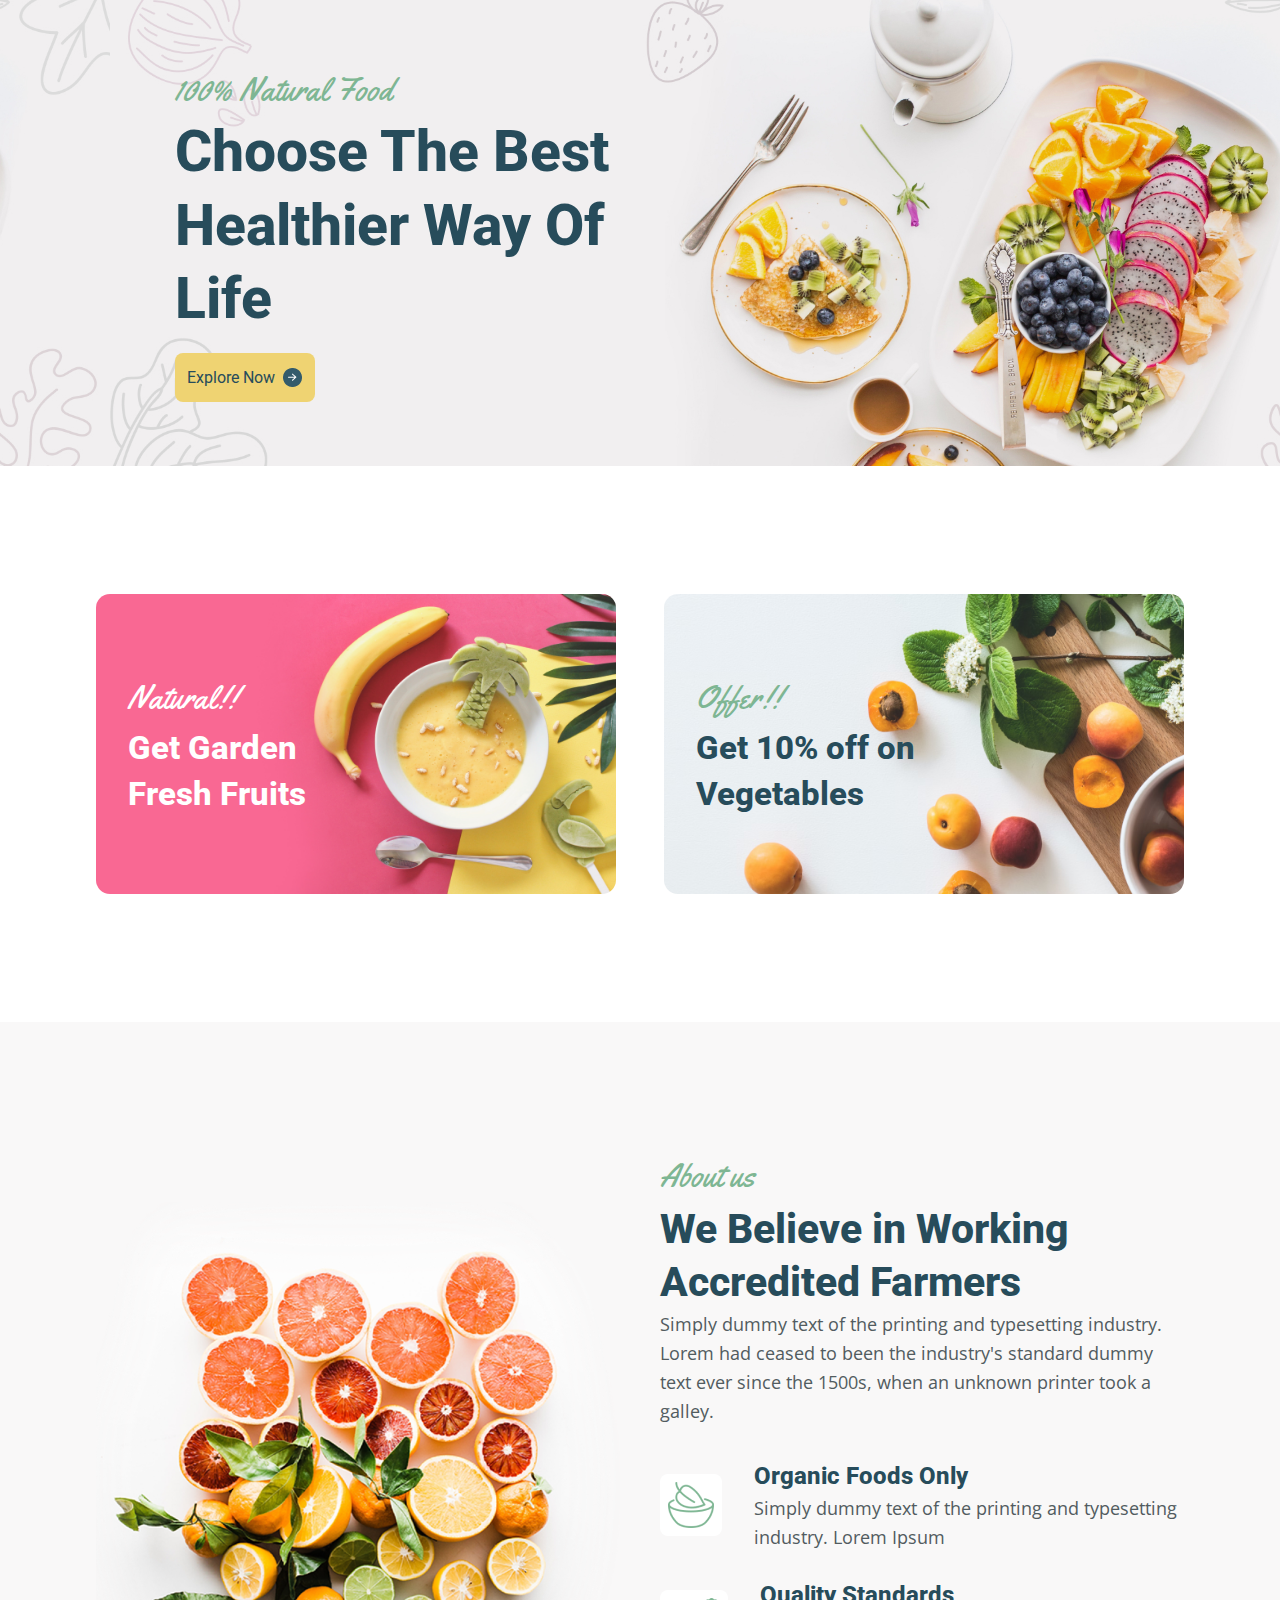
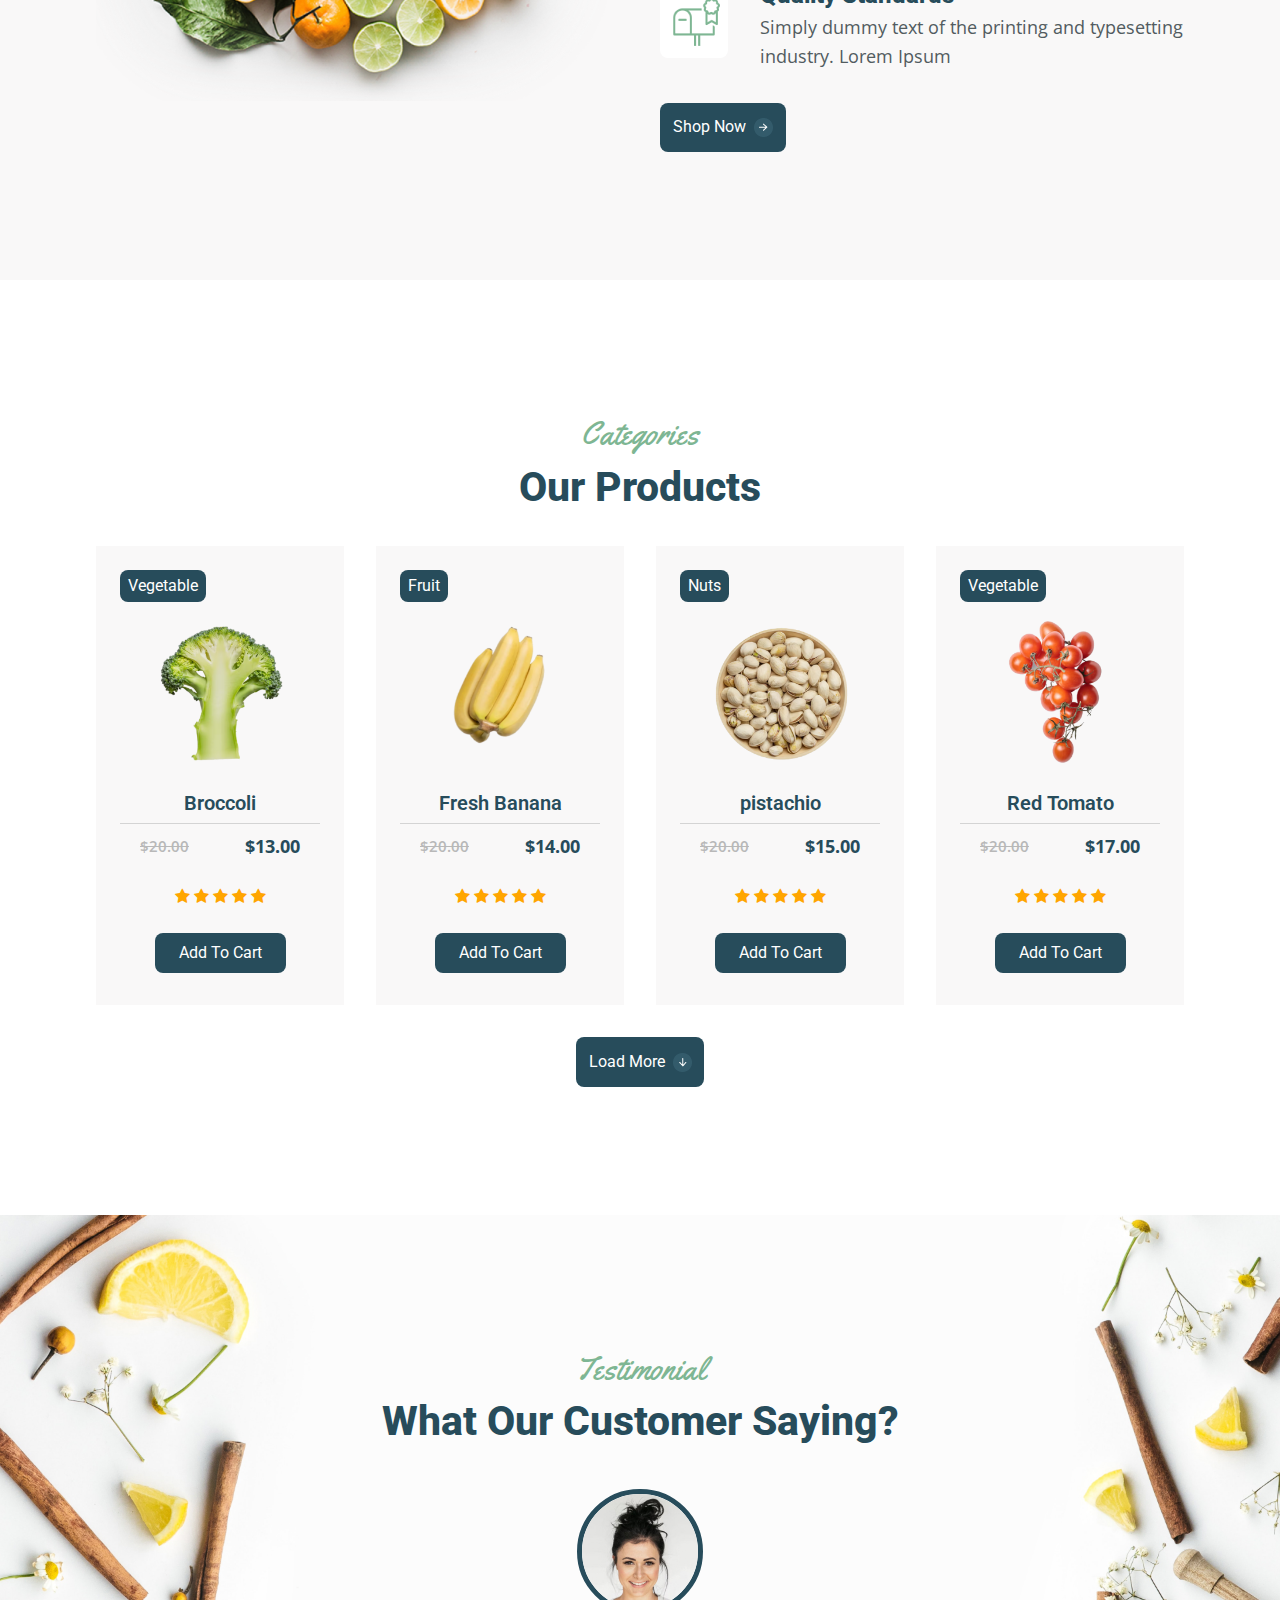
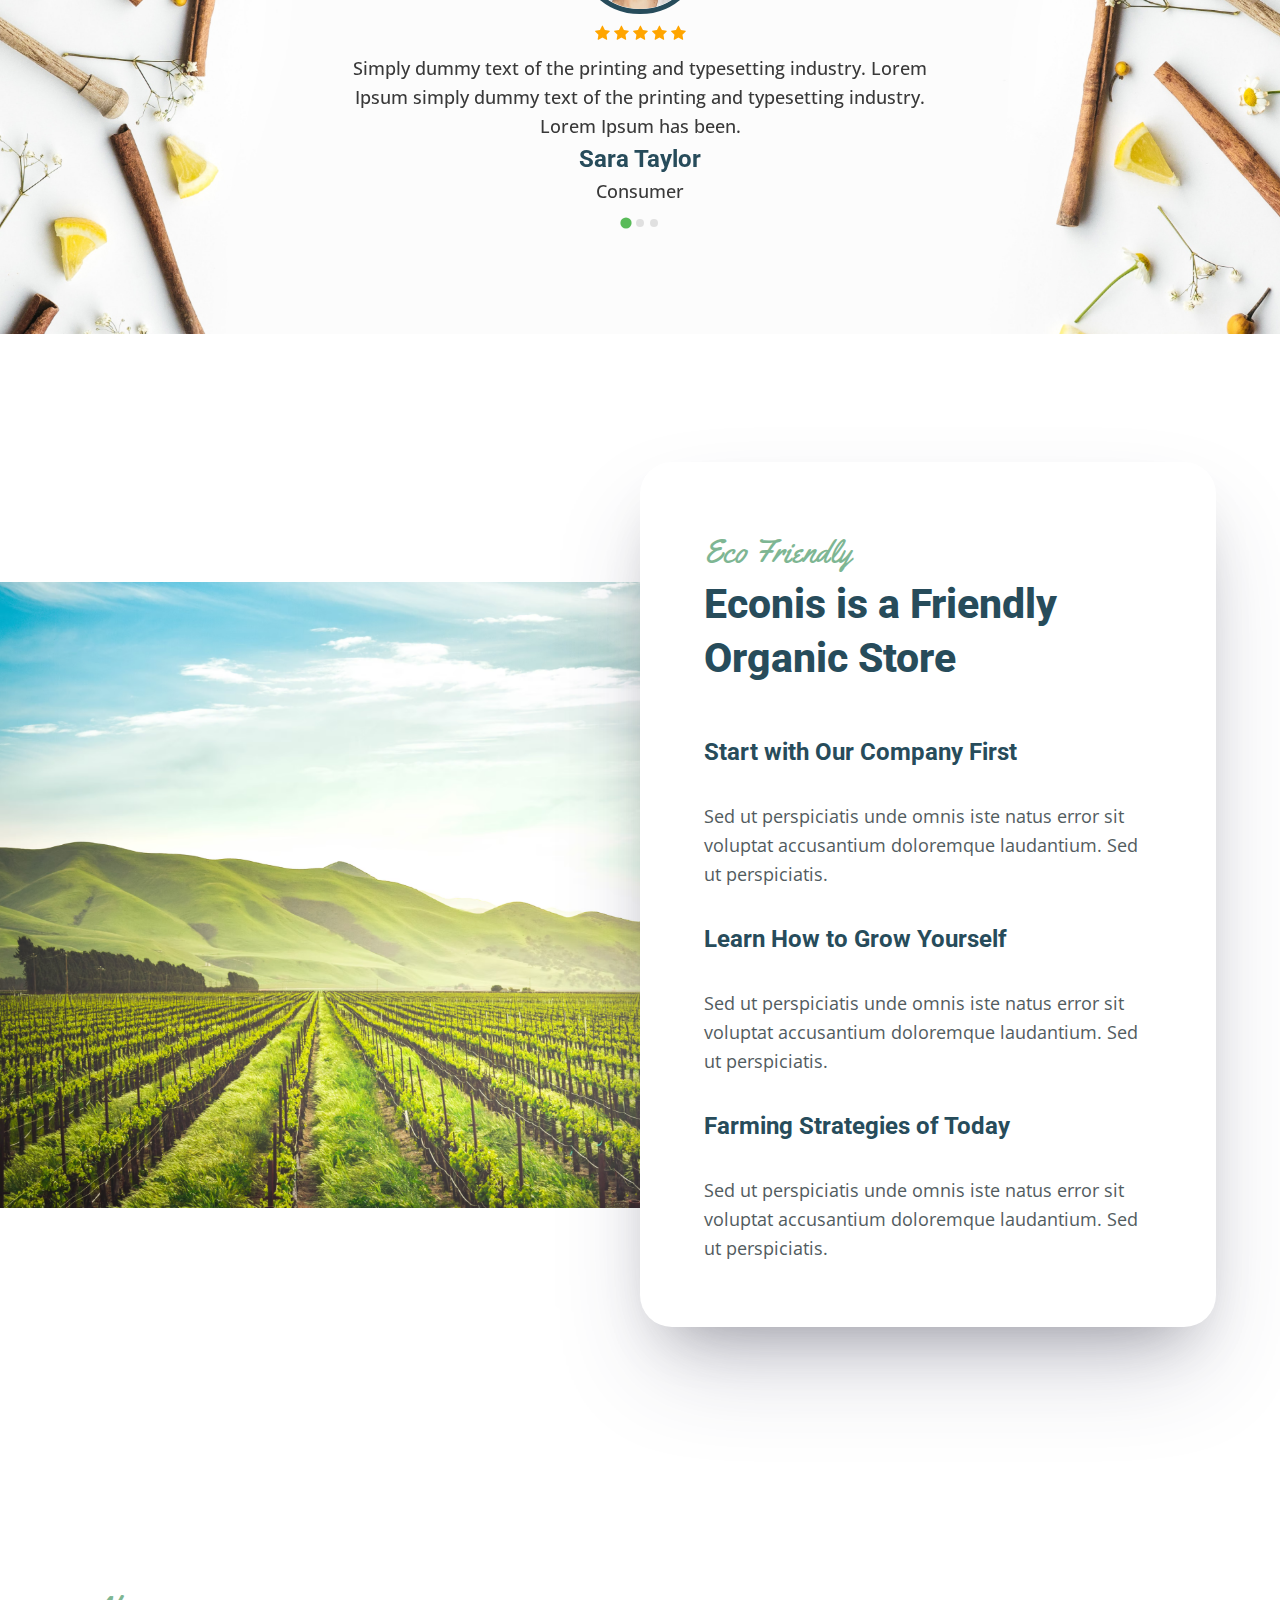
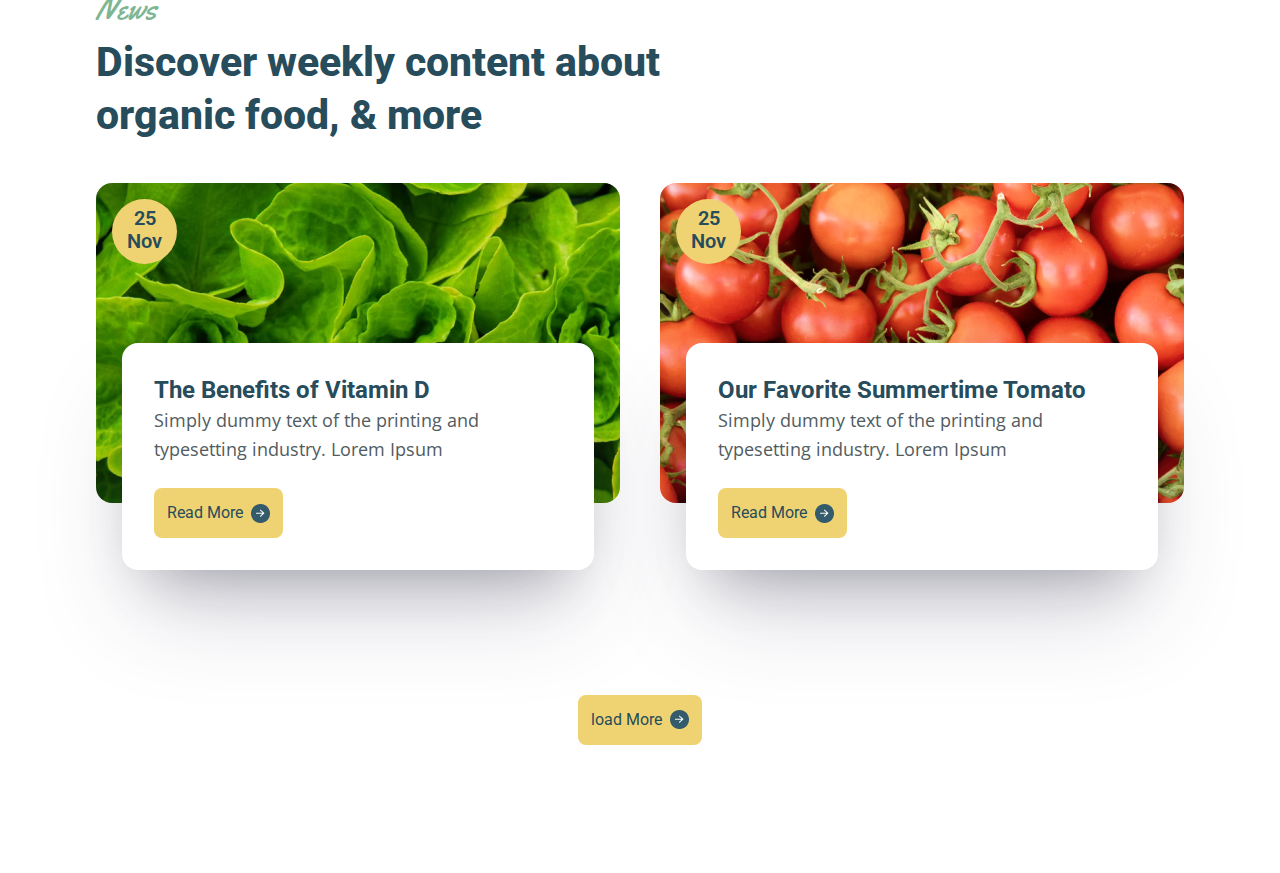
==== commit ed9df3a9: "Update index.html" ====
--- a/index.html
+++ b/index.html
@@ -30,7 +30,8 @@
 
 <body>
 <!-- this will trigger the id #header to include the header -->
-<div id="header"></div>
+<div>
+</div>
 
 
 <!-- Home page starts -->
@@ -544,7 +545,7 @@
 <!-- ######################################### -->
  
     <!-- jquery script to make it trigger the header & footer -->
-    <script>
+    <script src="https://code.jquery.com/jquery-3.6.0.min.js">
       $(function(){
          $("#header").load("/partials/header.html"); 
          $("#footer").load("/partials/footer.html"); 
@@ -554,4 +555,4 @@
 
 </body>
 </html>
-  +  
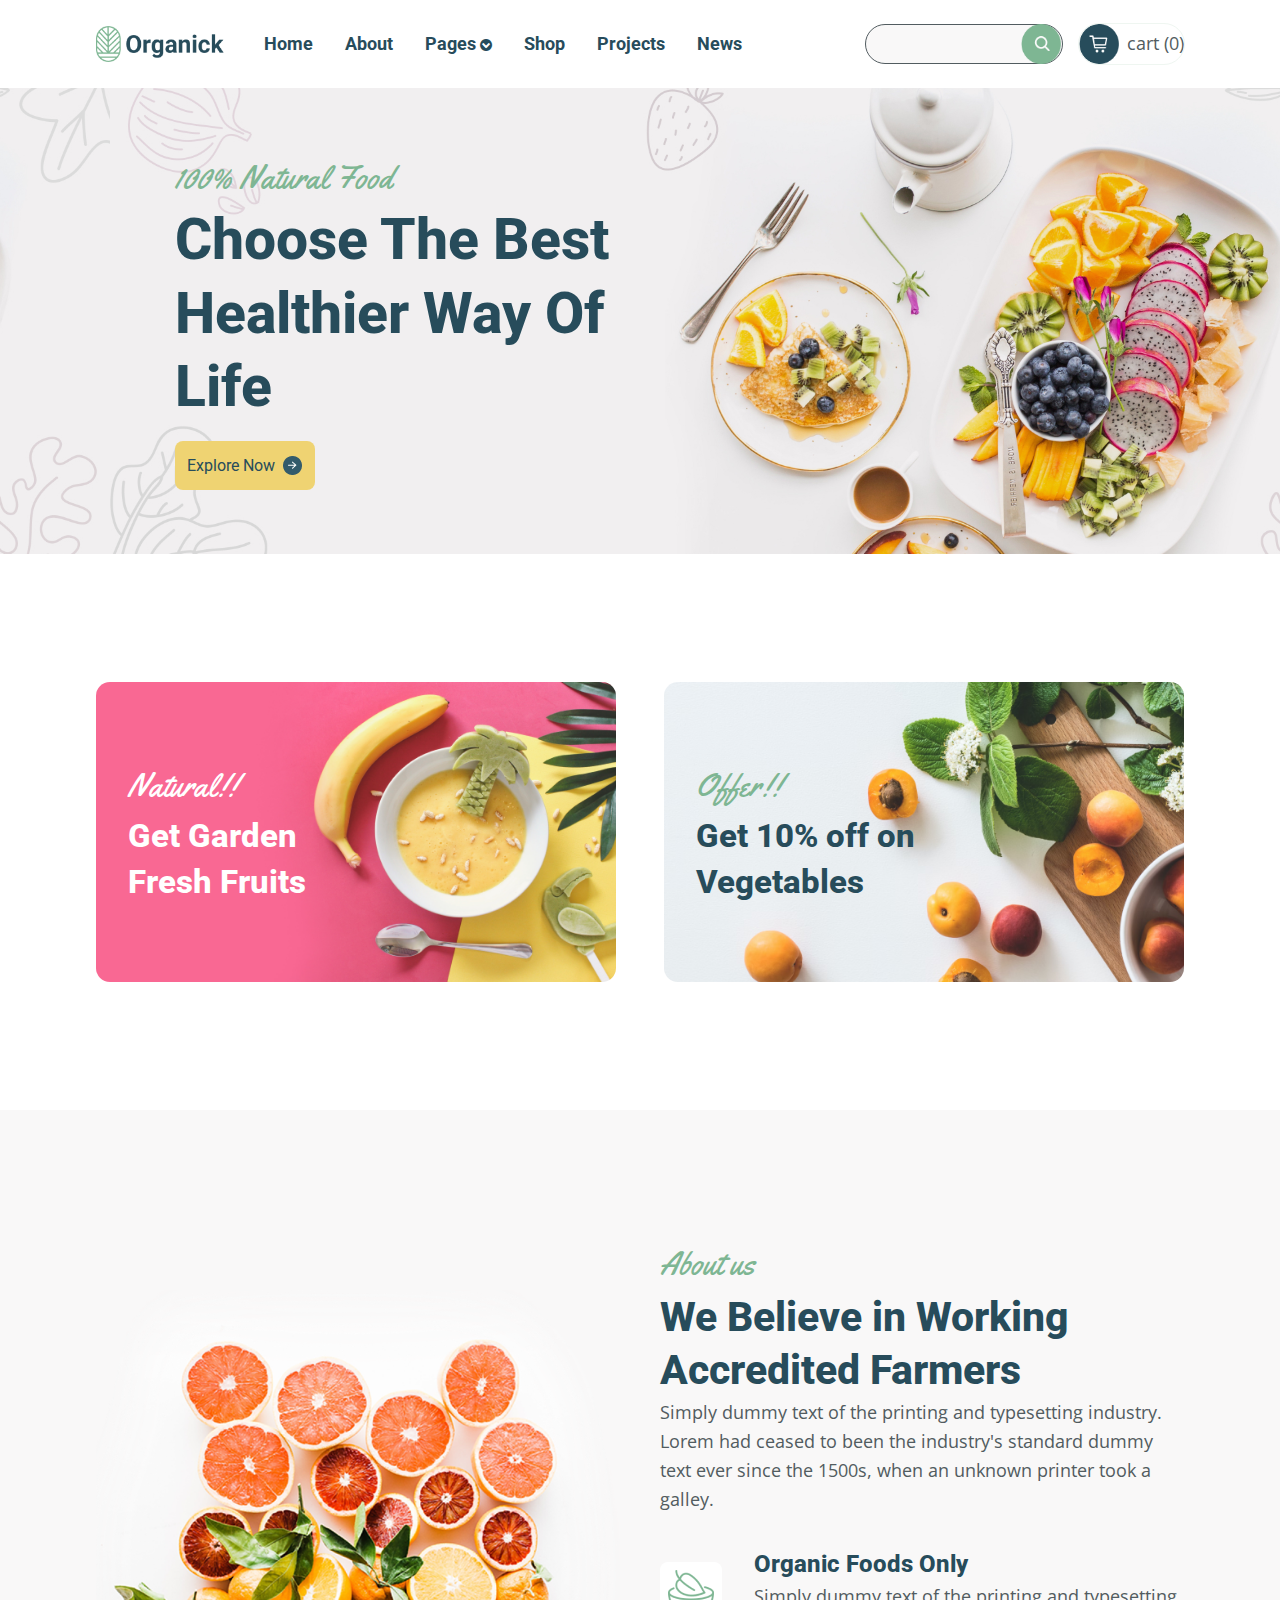
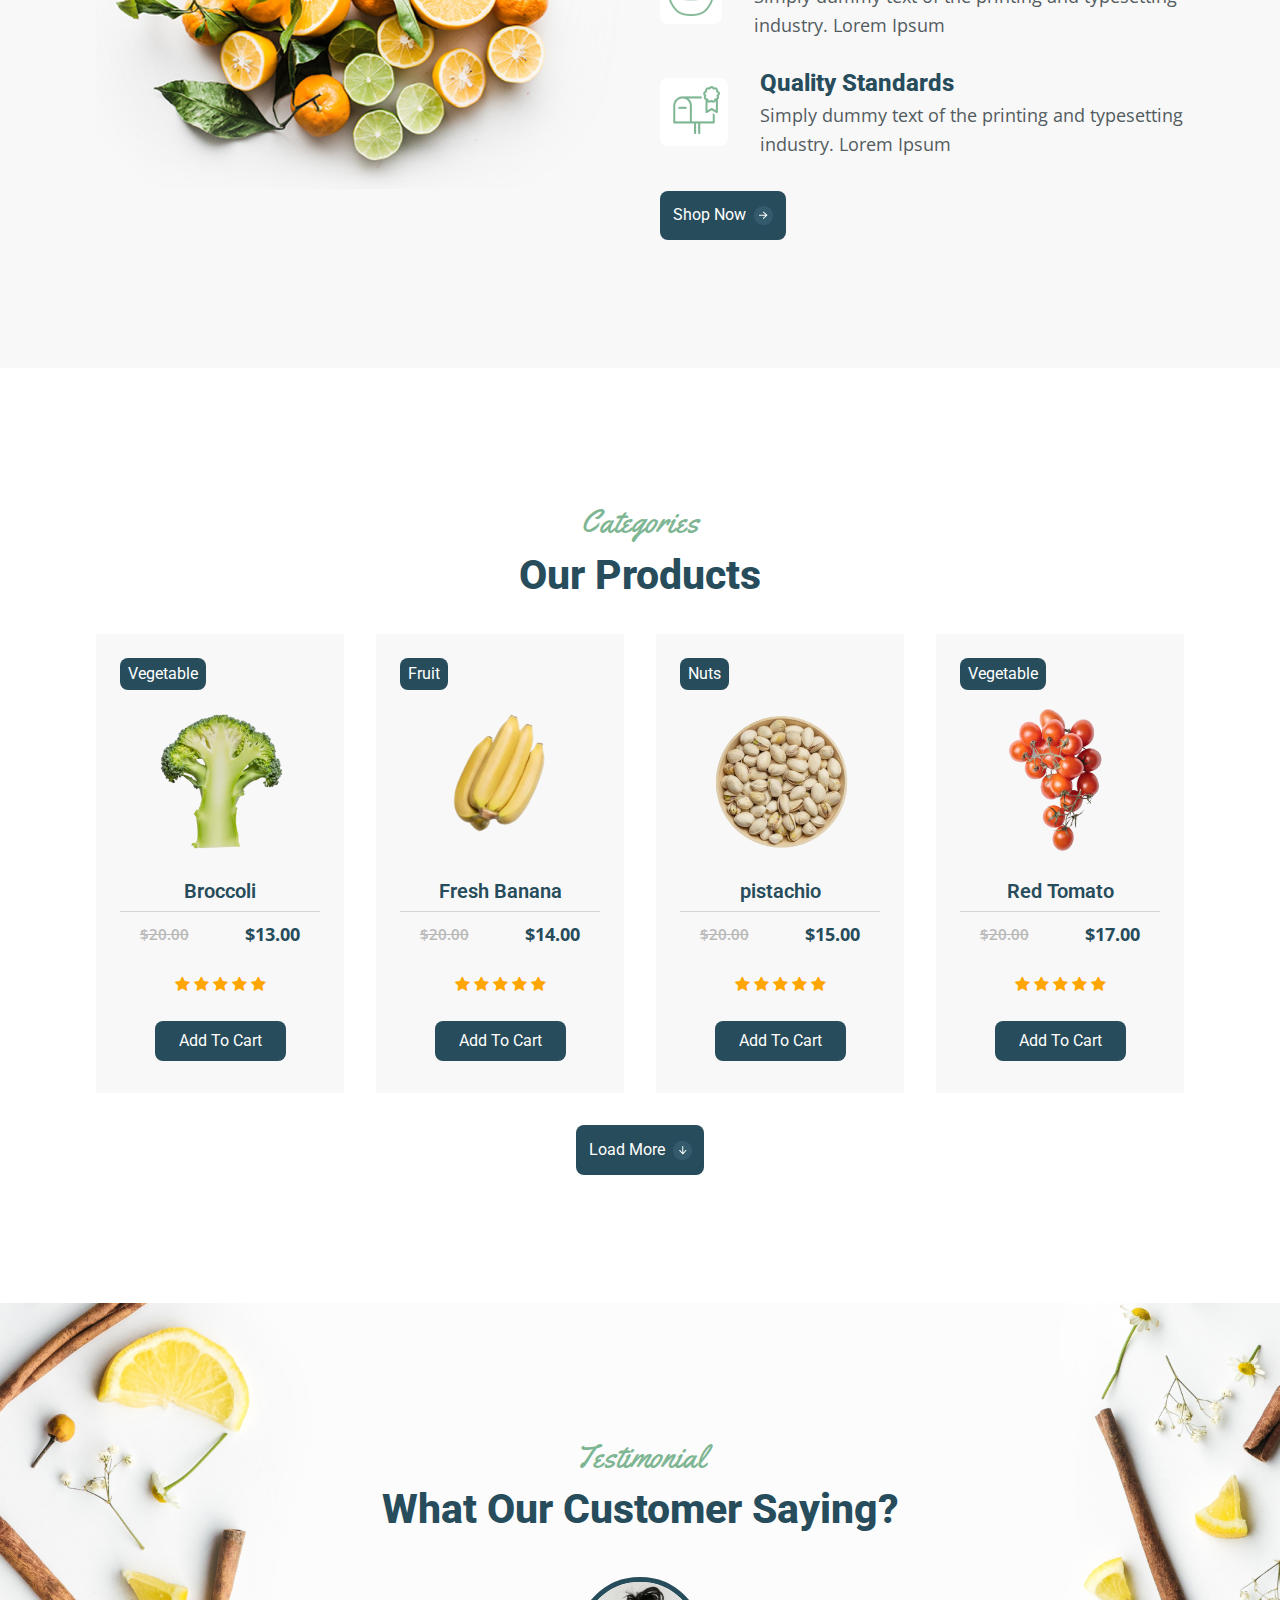
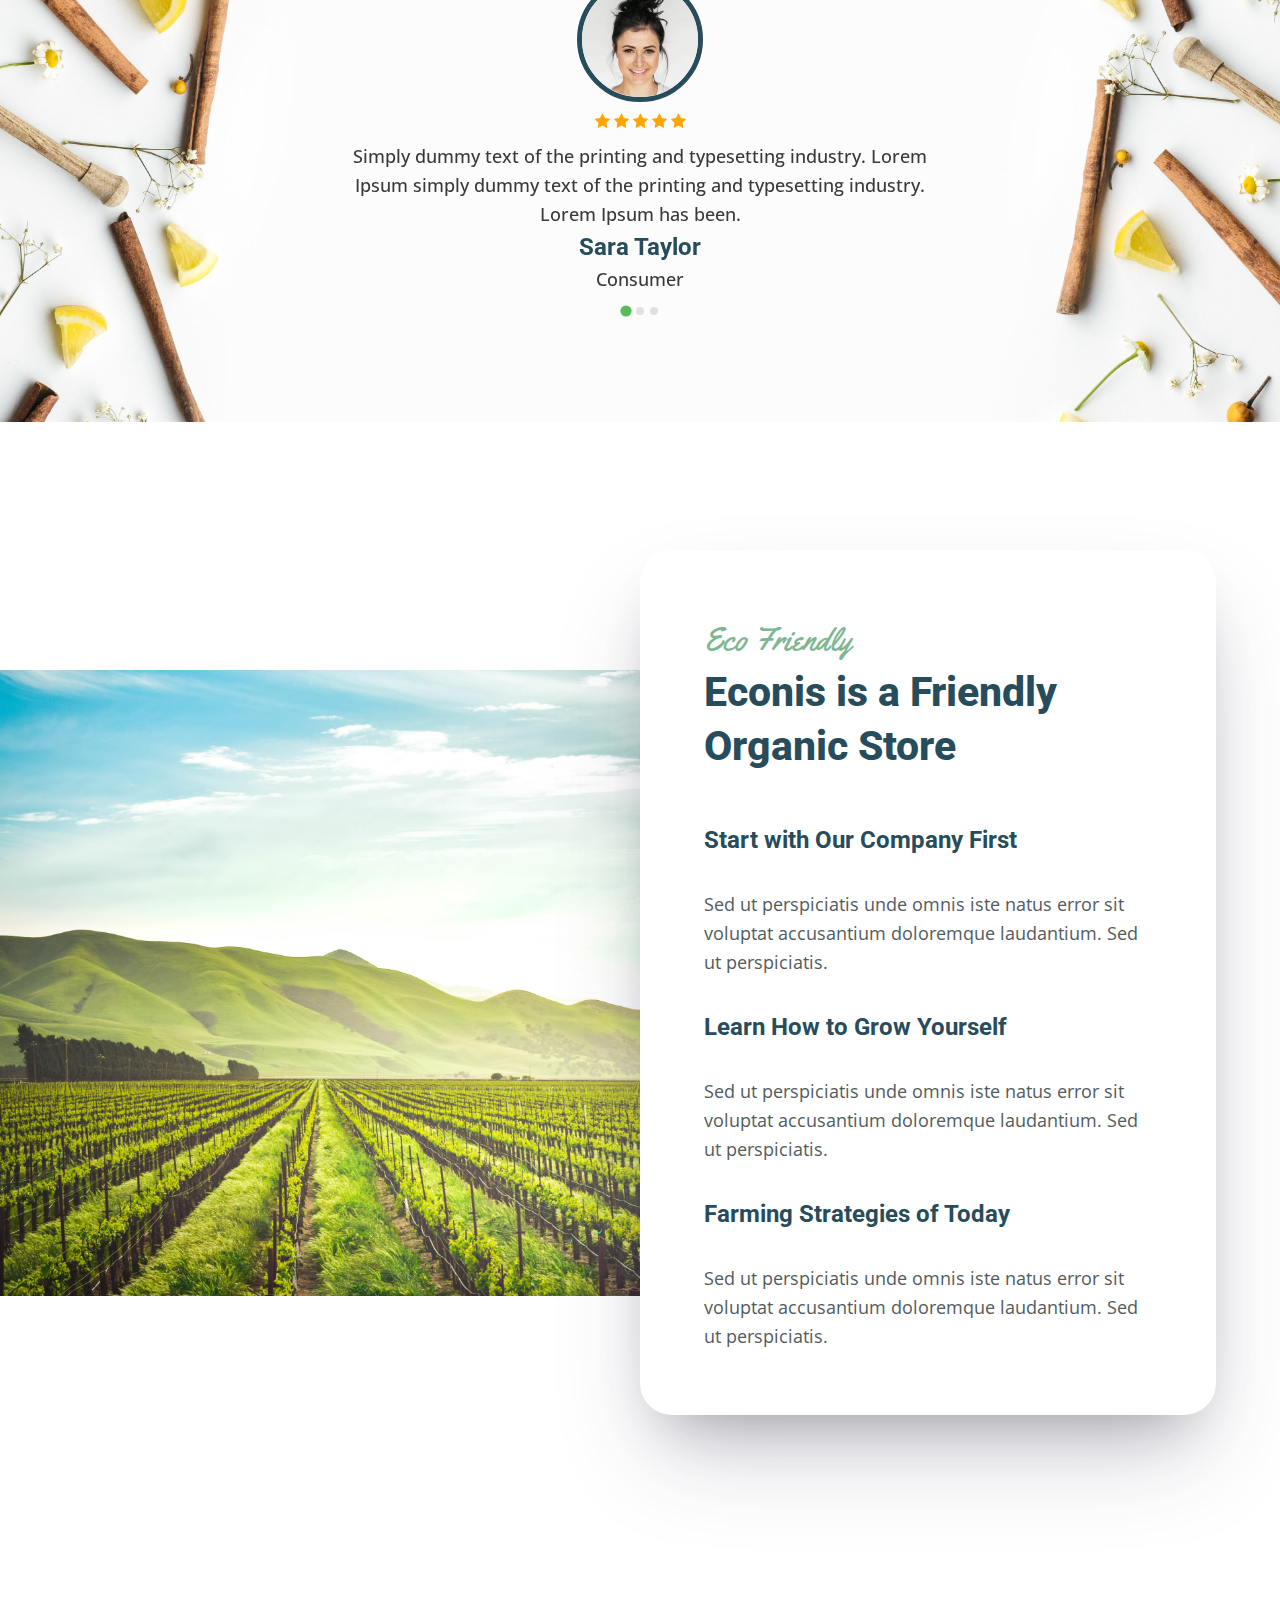
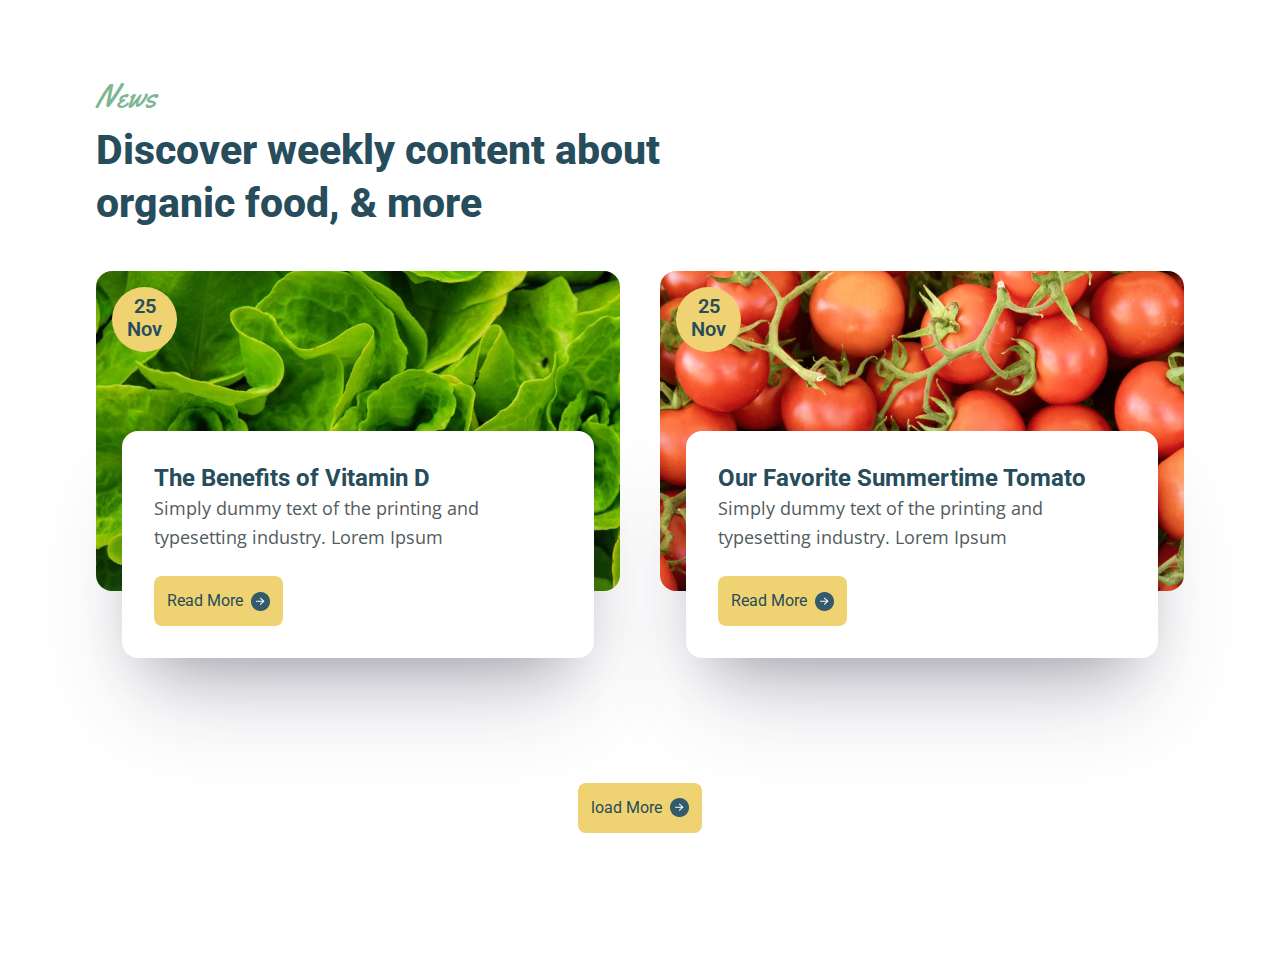
==== commit 82a00227: "Update index.html" ====
--- a/index.html
+++ b/index.html
@@ -31,6 +31,140 @@
 <body>
 <!-- this will trigger the id #header to include the header -->
 <div>
+  <script>
+  /* -------- HAMBURGER MENU JS Toggle ------- */
+const hamburger = document.querySelector('.hamburger');
+const navMenu = document.querySelectorAll('.nav__wrapper');
+hamburger.addEventListener('click', () => {
+  hamburger.classList.toggle('active');
+  navMenu.forEach((element) => {
+    element.classList.toggle('show');
+  });
+});
+
+/* ----------------- 404 ----------------- */
+function redirectTo404() {
+    window.location.href = "/404.html"; 
+}
+
+document.addEventListener("DOMContentLoaded", function() {
+    fetch(window.location.href)
+        .then(function(response) {
+            if (!response.ok) {
+                redirectTo404();
+            }
+        })
+        .catch(function(error) {
+            redirectTo404();
+        });
+});
+
+
+
+
+</script>
+
+
+  <header id="header" class="header__main flx wrp">
+    <!-- logo -->
+    <div class="logo__main">
+      <img src="./assets/graphics/header/main-logo.png" alt="Organick logo" />
+    </div>
+
+    <!-- ------------------ Nav ------------------ -->
+    <div class="nav__wrapper">
+      <nav class="nav__main">
+        <ul class="ul__main flx">
+          <a href="/index.html">
+            <li>Home</li>
+          </a>
+          <a href="/404.html">
+            <li>About</li>
+          </a>
+          <li class="dropdown">
+            <a href="/404.html">Pages</a>
+            <i class="fa fa-chevron-circle-down" aria-hidden="true"></i>
+
+            <ul class="dropdown-menu">
+              <li><a href="/404.html">Shop</a></li>
+            </ul>
+          </li>
+          <a href="/shop.html">
+            <li>Shop</li>
+          </a>
+          <a href="/404.html">
+            <li>Projects</li>
+          </a>
+          <a href="/404.html">
+            <li>News</li>
+          </a>
+        </ul>
+      </nav>
+
+      <div class="search flx">
+        <label for="search"></label>
+        <input type="text" id="search" />
+        <a href="">
+          <img src="./assets/graphics/header/search-icon.png" alt="search icon" />
+        </a>
+      </div>
+      <div id="search-results">
+  </div>
+
+
+      <div class="cart flx">
+        <img src="./assets/graphics/header/cart-icon.png" class="cart__icon" alt="cart icon" />
+        <p id="cart-count">cart (0)</p>
+
+        <div class="cart__items">
+          <p>cart items</p>
+          <div class="cart__single">
+            <div class="cart__image">
+             
+            <img src="/assets/graphics/Shop/product-3.png" alt="">
+            </div>
+            
+            <div class="cart__info">
+                <p class="product__name">Nuts</p>
+              
+                  <div class="product__price-single">
+                    <p class="product__discount">$20.00</p>
+                    <p class="product__price">$13.00</p>
+                    </div>
+                 
+            
+                    <div class="product__detail">
+                        <p>Quantity :</p>
+                        <span class="qty__btn">
+                        <button class="qty-count qty-count--minus" data-action="minus" type="button">-</button>
+            <input class="product-qty" type="number" name="product-qty" min="0" max="10" value="1">
+            <button class="qty-count qty-count--add" data-action="add" type="button">+</button>
+            </span>
+                       
+                    </div>
+
+            
+                
+            </div>
+           
+            </div>
+            <div class="cart__btn">
+            <a href="/checkout.html" class=" xd__btn btn-secondary">checkout
+              <img src="./assets/graphics/hero/btn-arrow-icon.png" alt="">
+          </a>
+            </div>
+        </div>
+      
+        </div>
+      </div>
+    </div>
+    <!-- -------------- Humber Menu -------------- -->
+    <button class="hamburger" type="button">
+      <span class="hamburger__line"></span>
+      <span class="hamburger__line"></span>
+      <span class="hamburger__line"></span>
+    </button>
+  </header>
 </div>
 
 
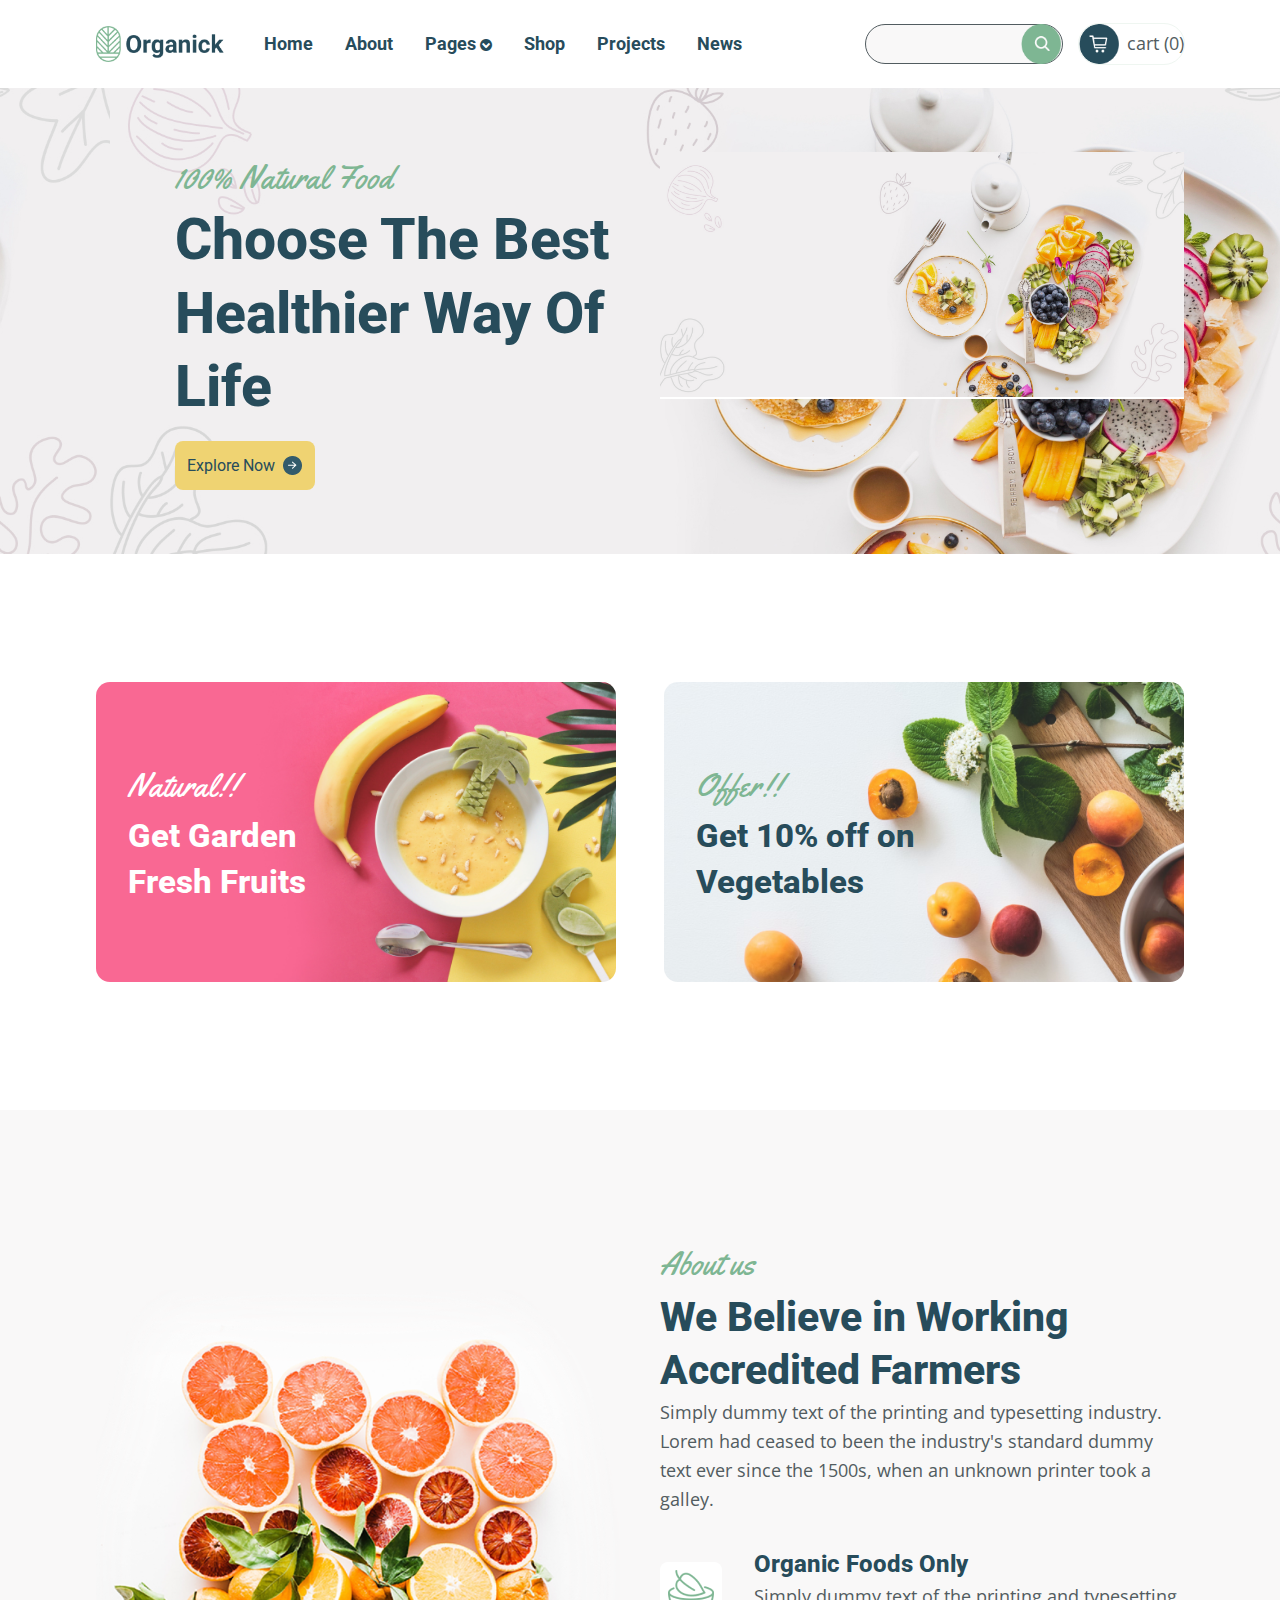
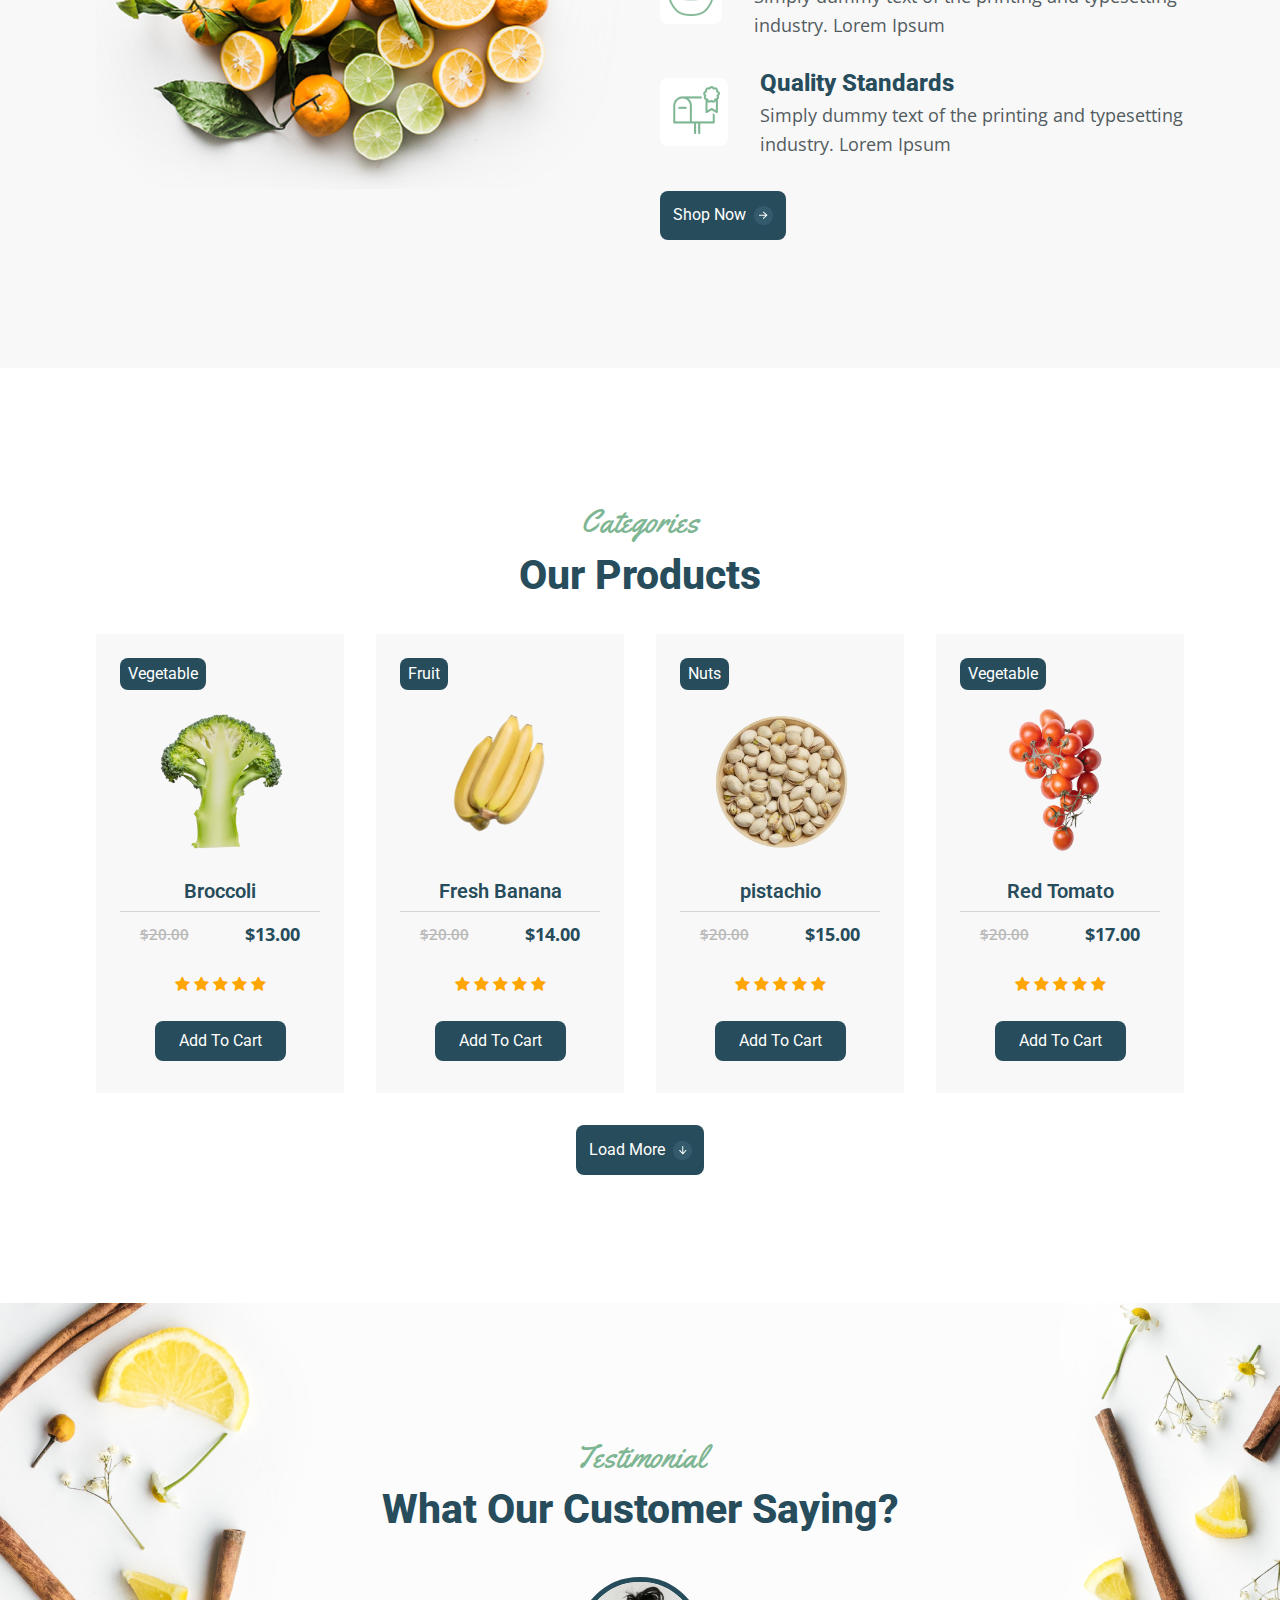
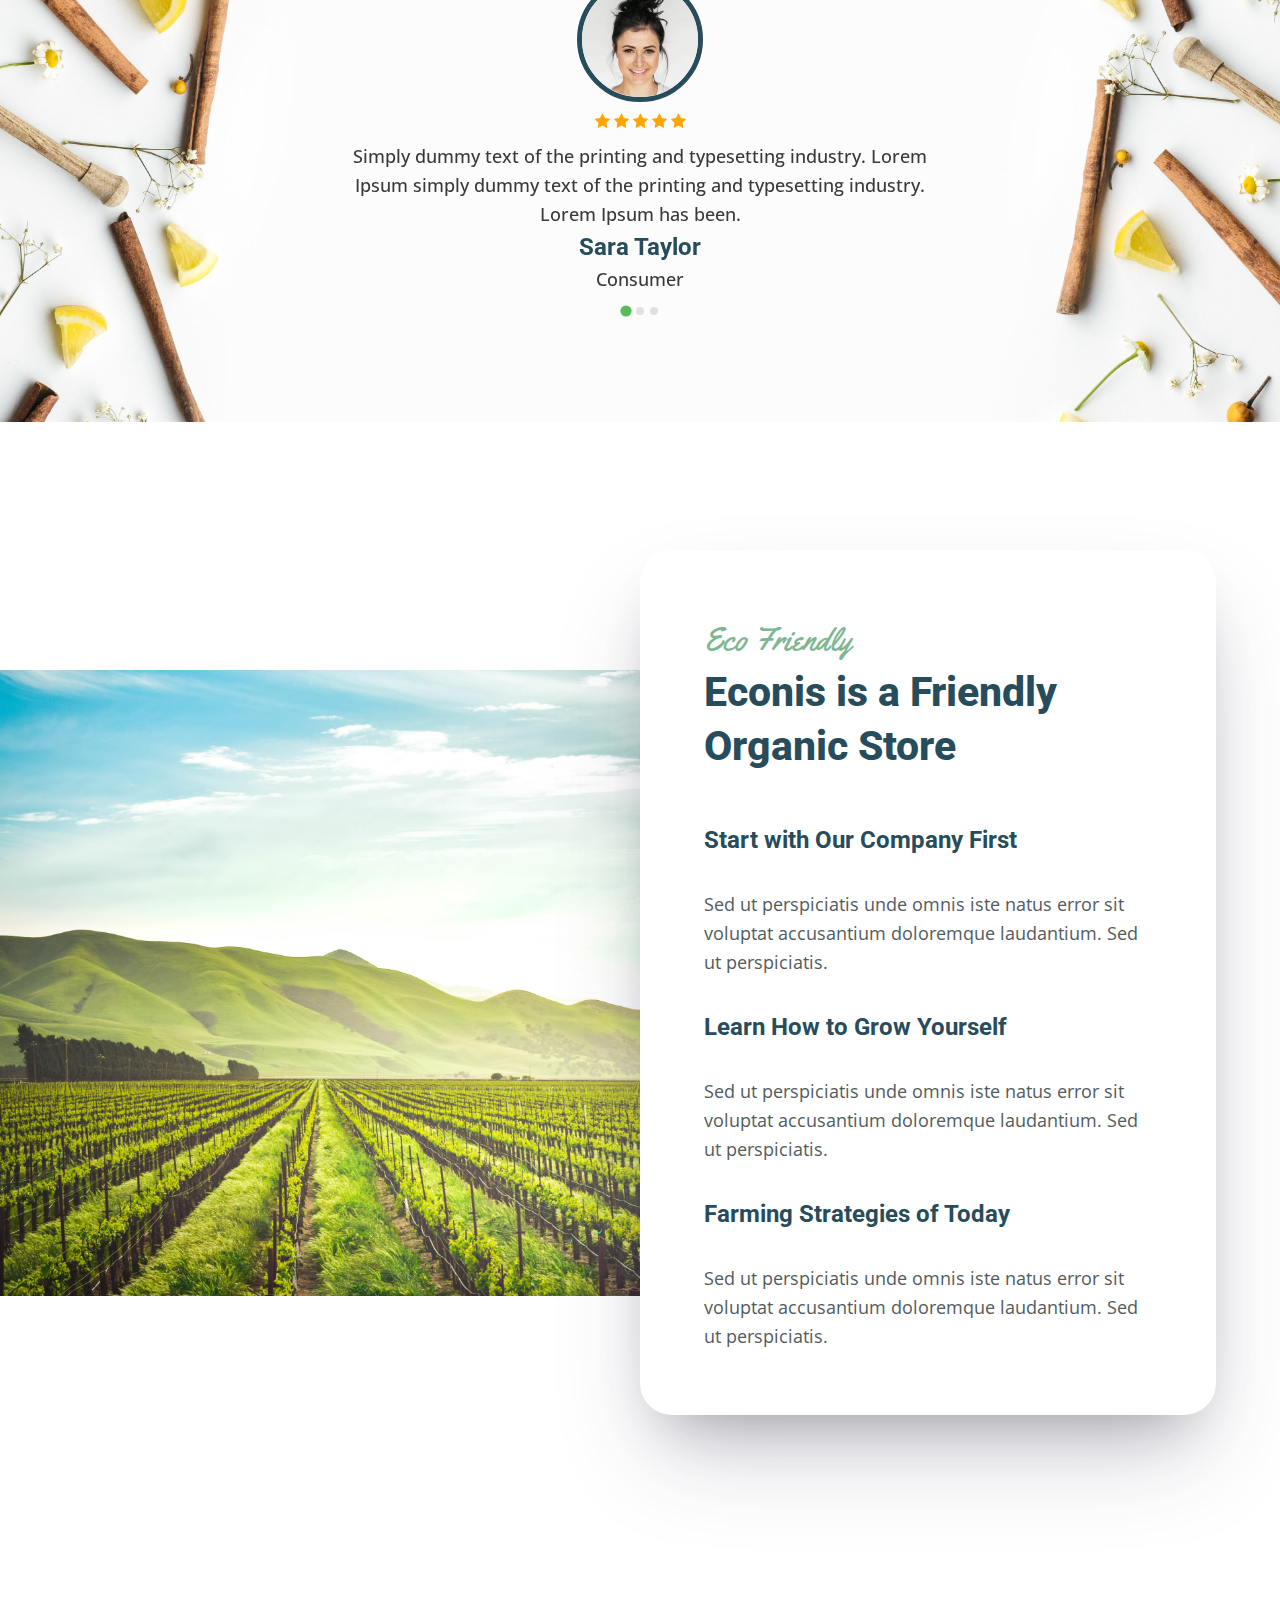
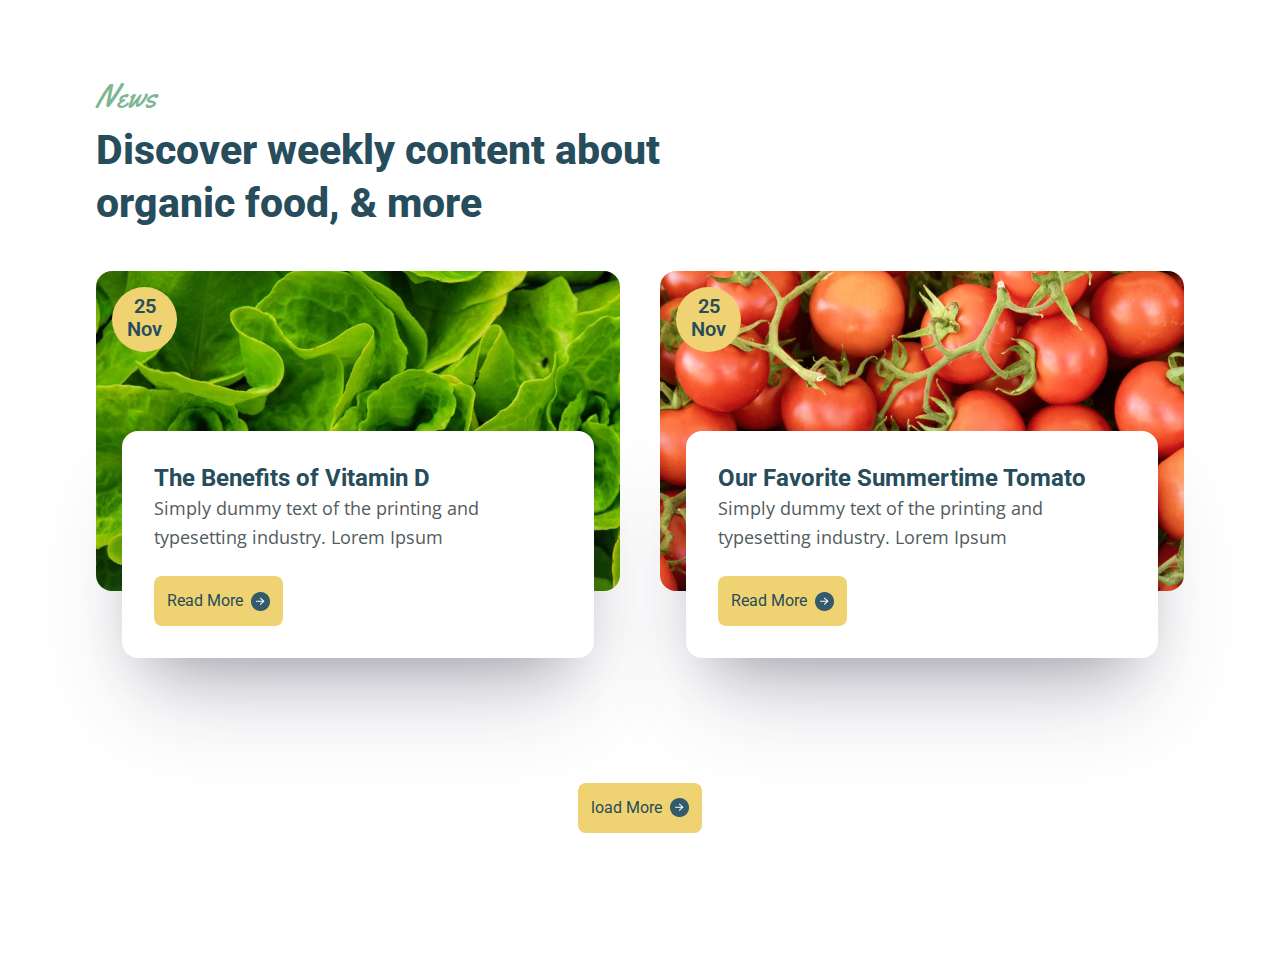
==== commit 6316deda: "Update index.html" ====
--- a/index.html
+++ b/index.html
@@ -44,7 +44,7 @@
 
 /* ----------------- 404 ----------------- */
 function redirectTo404() {
-    window.location.href = "/404.html"; 
+    window.location.href = "./404.html"; 
 }
 
 document.addEventListener("DOMContentLoaded", function() {
@@ -75,27 +75,27 @@
     <div class="nav__wrapper">
       <nav class="nav__main">
         <ul class="ul__main flx">
-          <a href="/index.html">
+          <a href="./index.html">
             <li>Home</li>
           </a>
-          <a href="/404.html">
+          <a href="./404.html">
             <li>About</li>
           </a>
           <li class="dropdown">
-            <a href="/404.html">Pages</a>
+            <a href="./404.html">Pages</a>
             <i class="fa fa-chevron-circle-down" aria-hidden="true"></i>
 
             <ul class="dropdown-menu">
-              <li><a href="/404.html">Shop</a></li>
+              <li><a href="./404.html">Shop</a></li>
             </ul>
           </li>
-          <a href="/shop.html">
+          <a href="./shop.html">
             <li>Shop</li>
           </a>
-          <a href="/404.html">
+          <a href="./404.html">
             <li>Projects</li>
           </a>
-          <a href="/404.html">
+          <a href="./404.html">
             <li>News</li>
           </a>
         </ul>
@@ -149,7 +149,7 @@
            
             </div>
             <div class="cart__btn">
-            <a href="/checkout.html" class=" xd__btn btn-secondary">checkout
+            <a href="./checkout.html" class=" xd__btn btn-secondary">checkout
               <img src="./assets/graphics/hero/btn-arrow-icon.png" alt="">
           </a>
             </div>
@@ -183,7 +183,7 @@
             </div>
 
             <div class="hero__graphic">
-              <!-- <img src="./assets/graphics/hero/Banner.jpg" alt="" /> -->
+              <img src="./assets/graphics/hero/Banner.jpg" alt="" /> 
             </div>
           </div>
         </div>
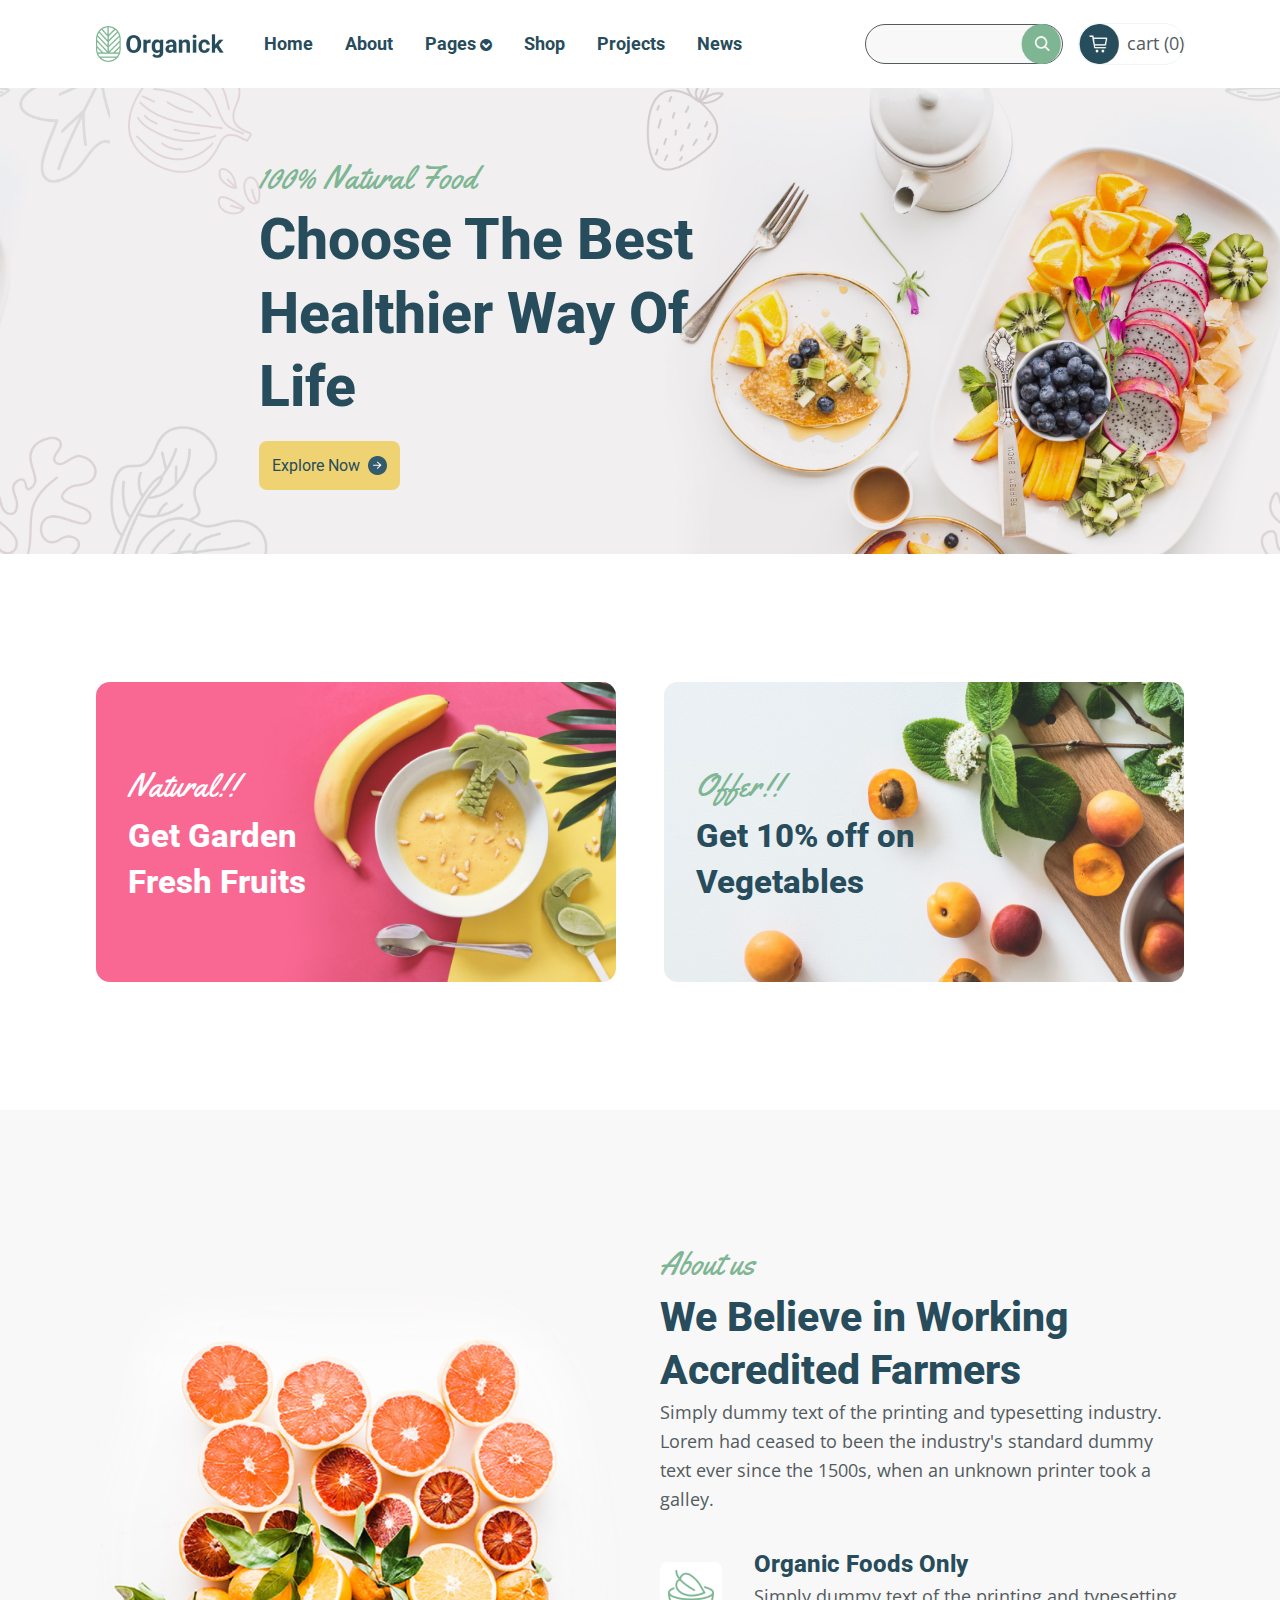
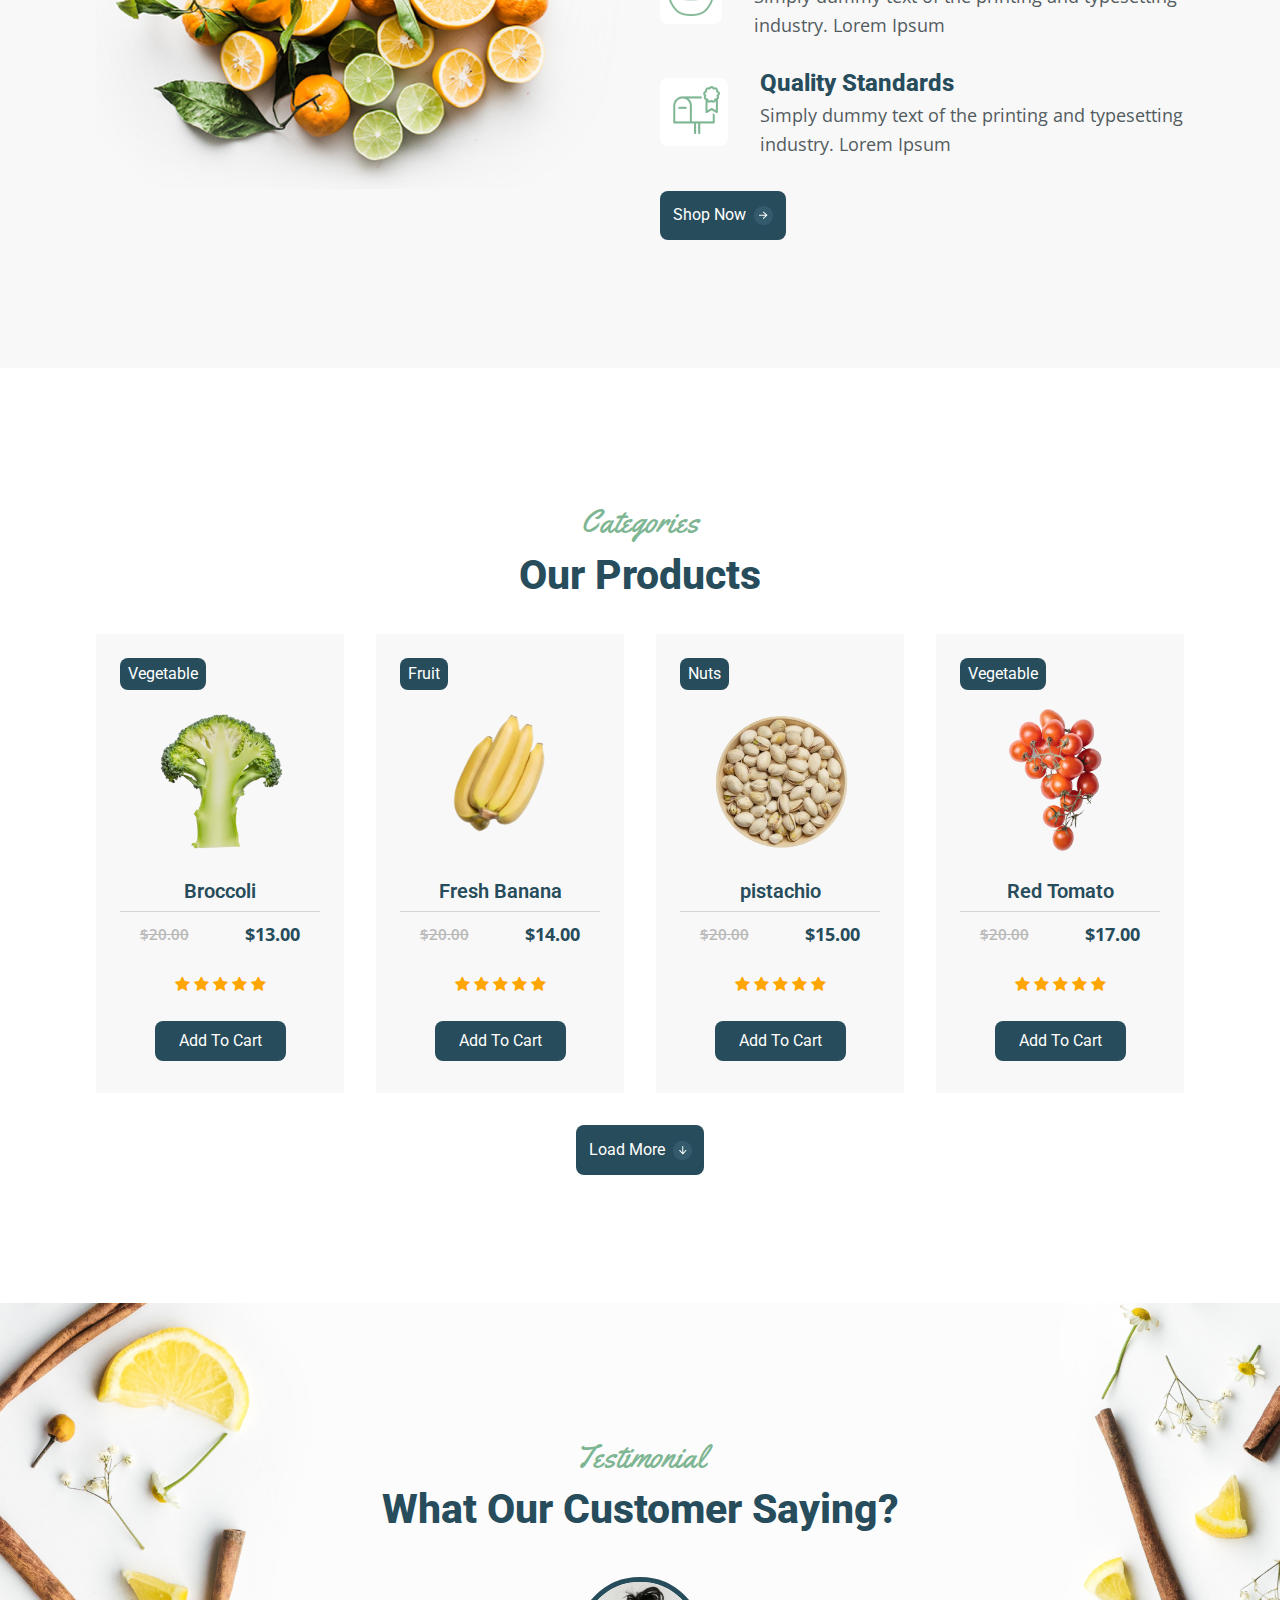
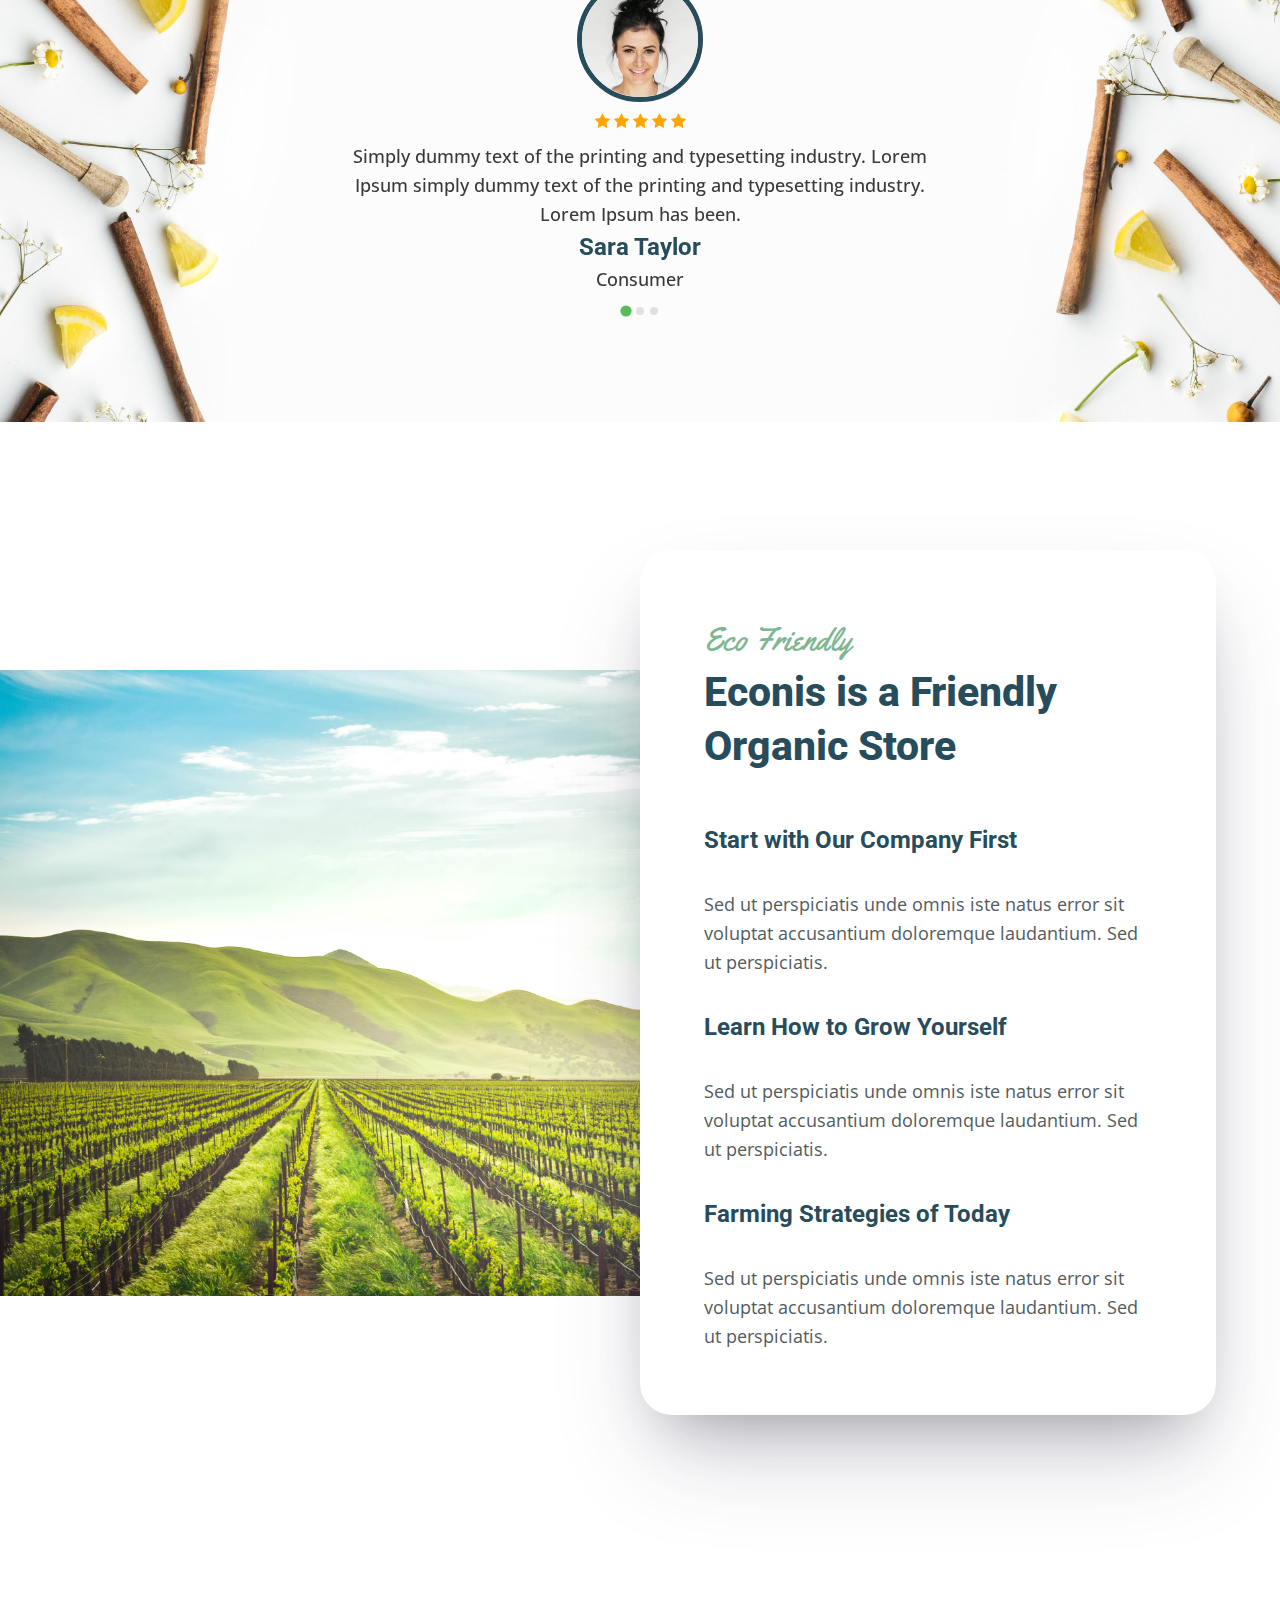
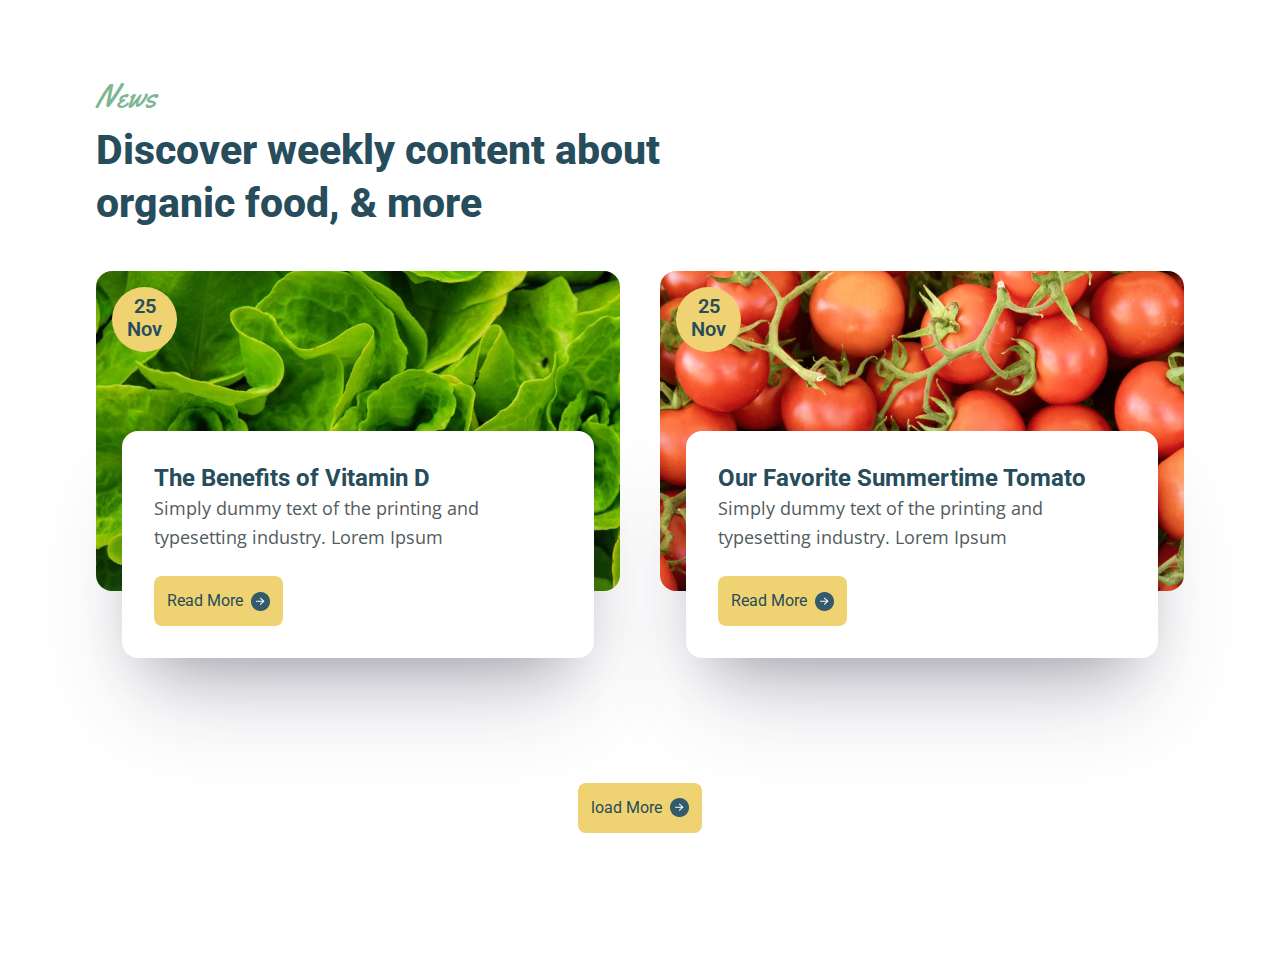
==== commit b1a2a4b2: "Update index.html" ====
--- a/index.html
+++ b/index.html
@@ -181,10 +181,6 @@
                 <img src="./assets/graphics/hero/btn-arrow-icon.png" alt="" />
               </a>
             </div>
-
-            <div class="hero__graphic">
-              <img src="./assets/graphics/hero/Banner.jpg" alt="" /> 
-            </div>
           </div>
         </div>
       </div>
--- a/assets/css/style.css
+++ b/assets/css/style.css
@@ -626,7 +626,7 @@
 }
 
 .hero {
-  background-image: url("/assets/graphics/hero/Banner.jpg");
+  background-image: url("../graphics/hero/Banner.jpg");
   width: 100%;
   background-size: cover;
   background-position: 110px;
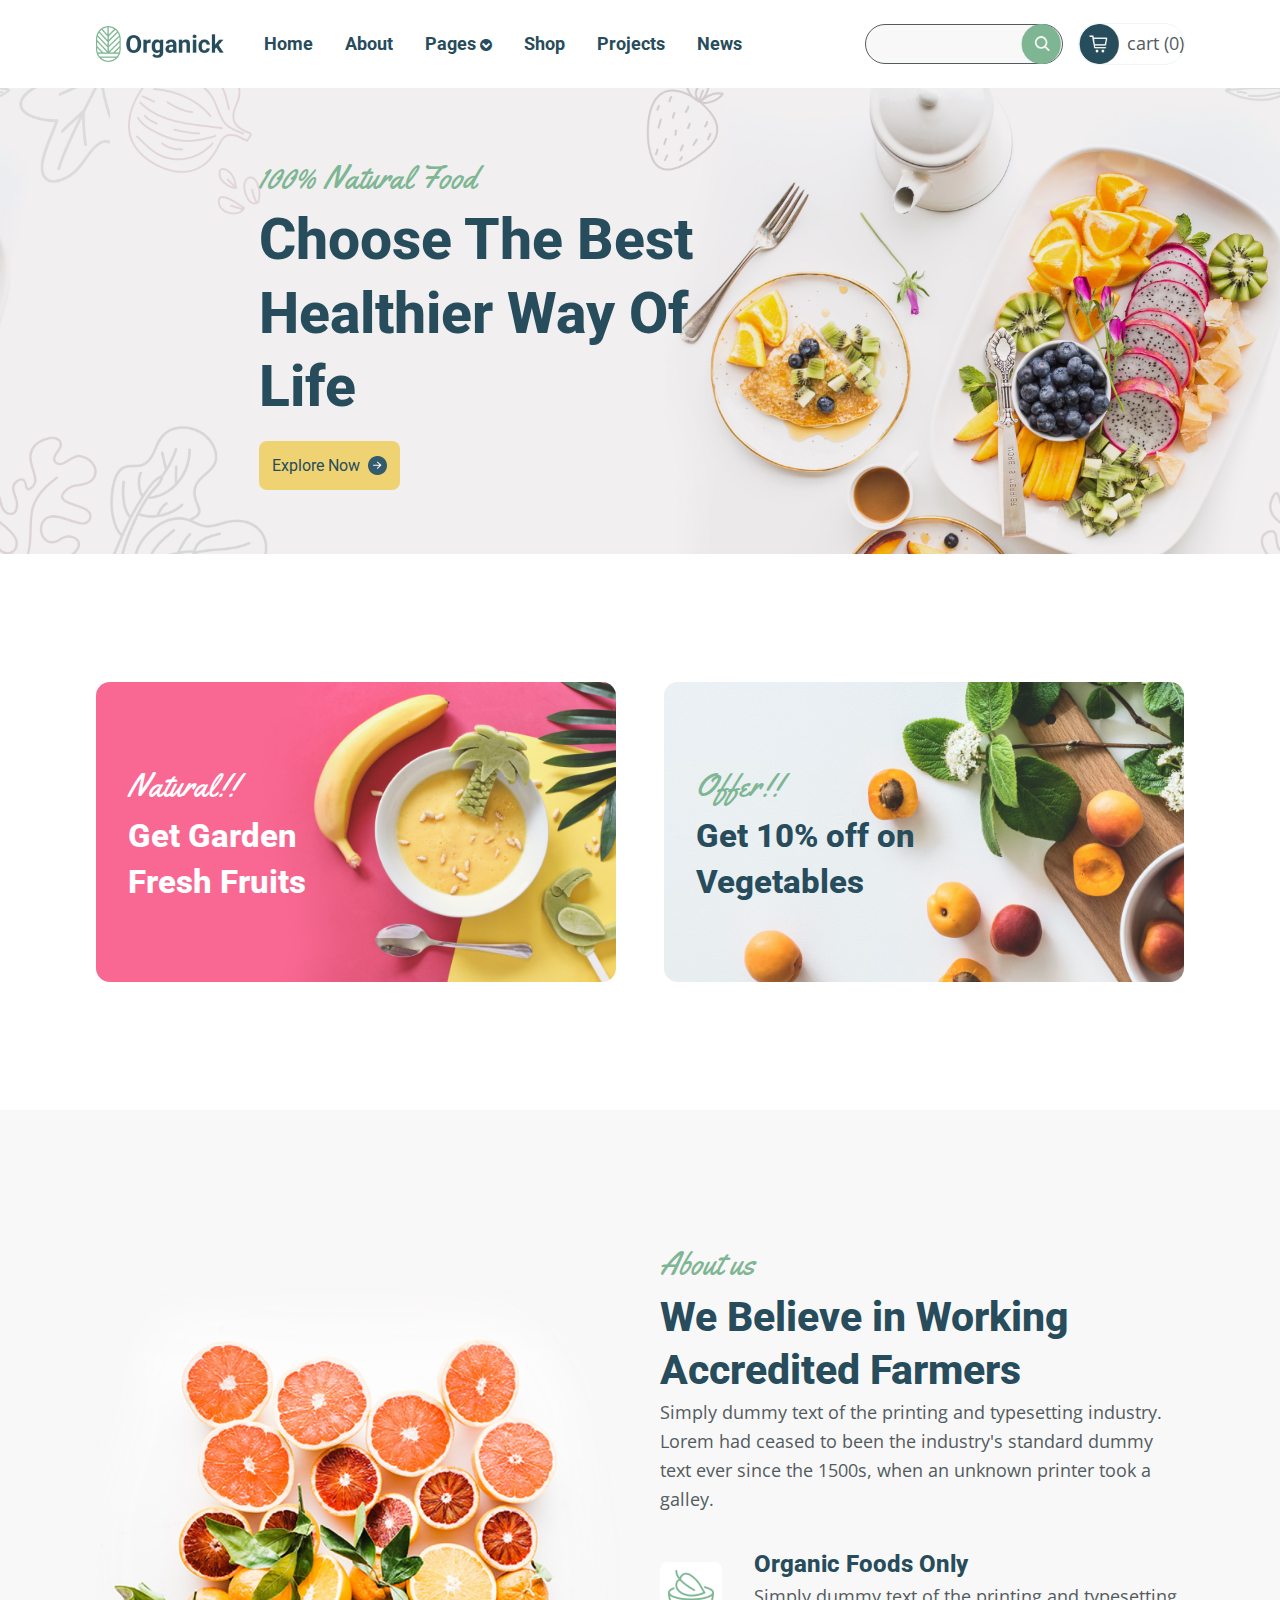
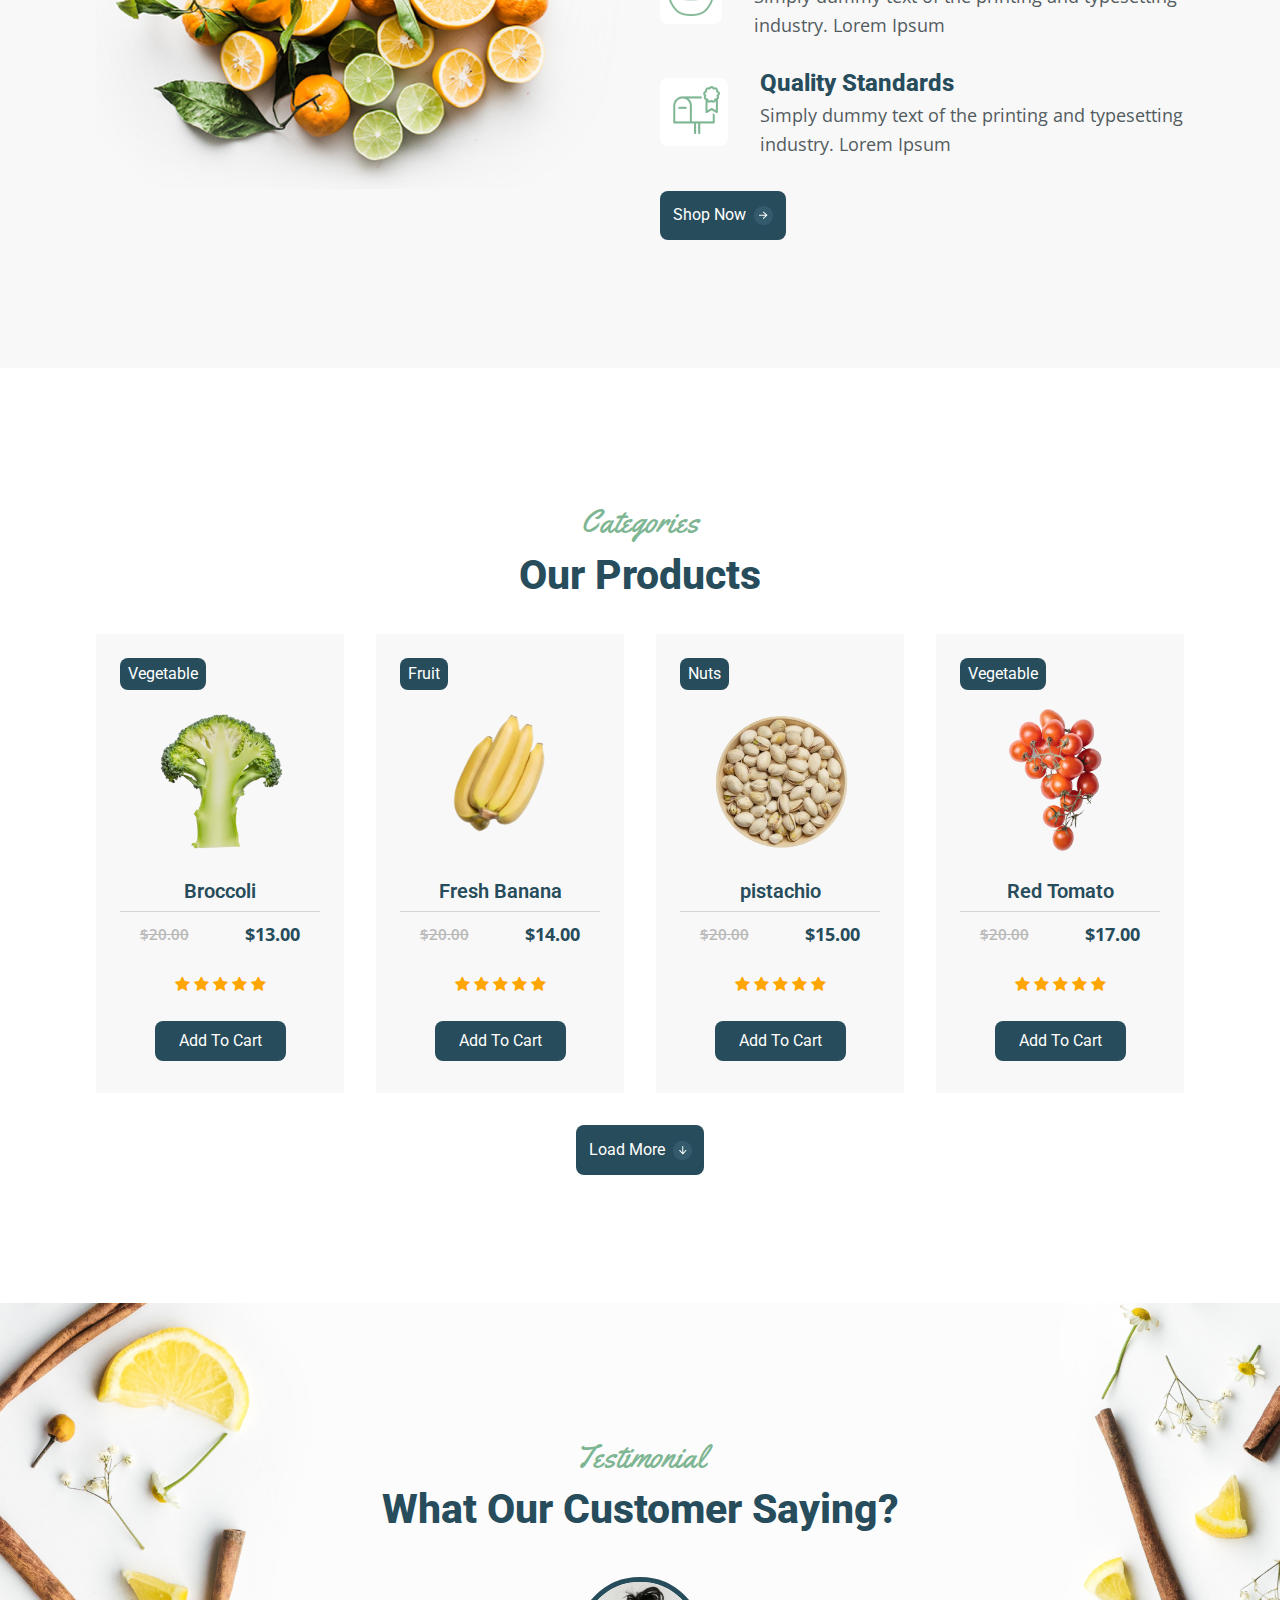
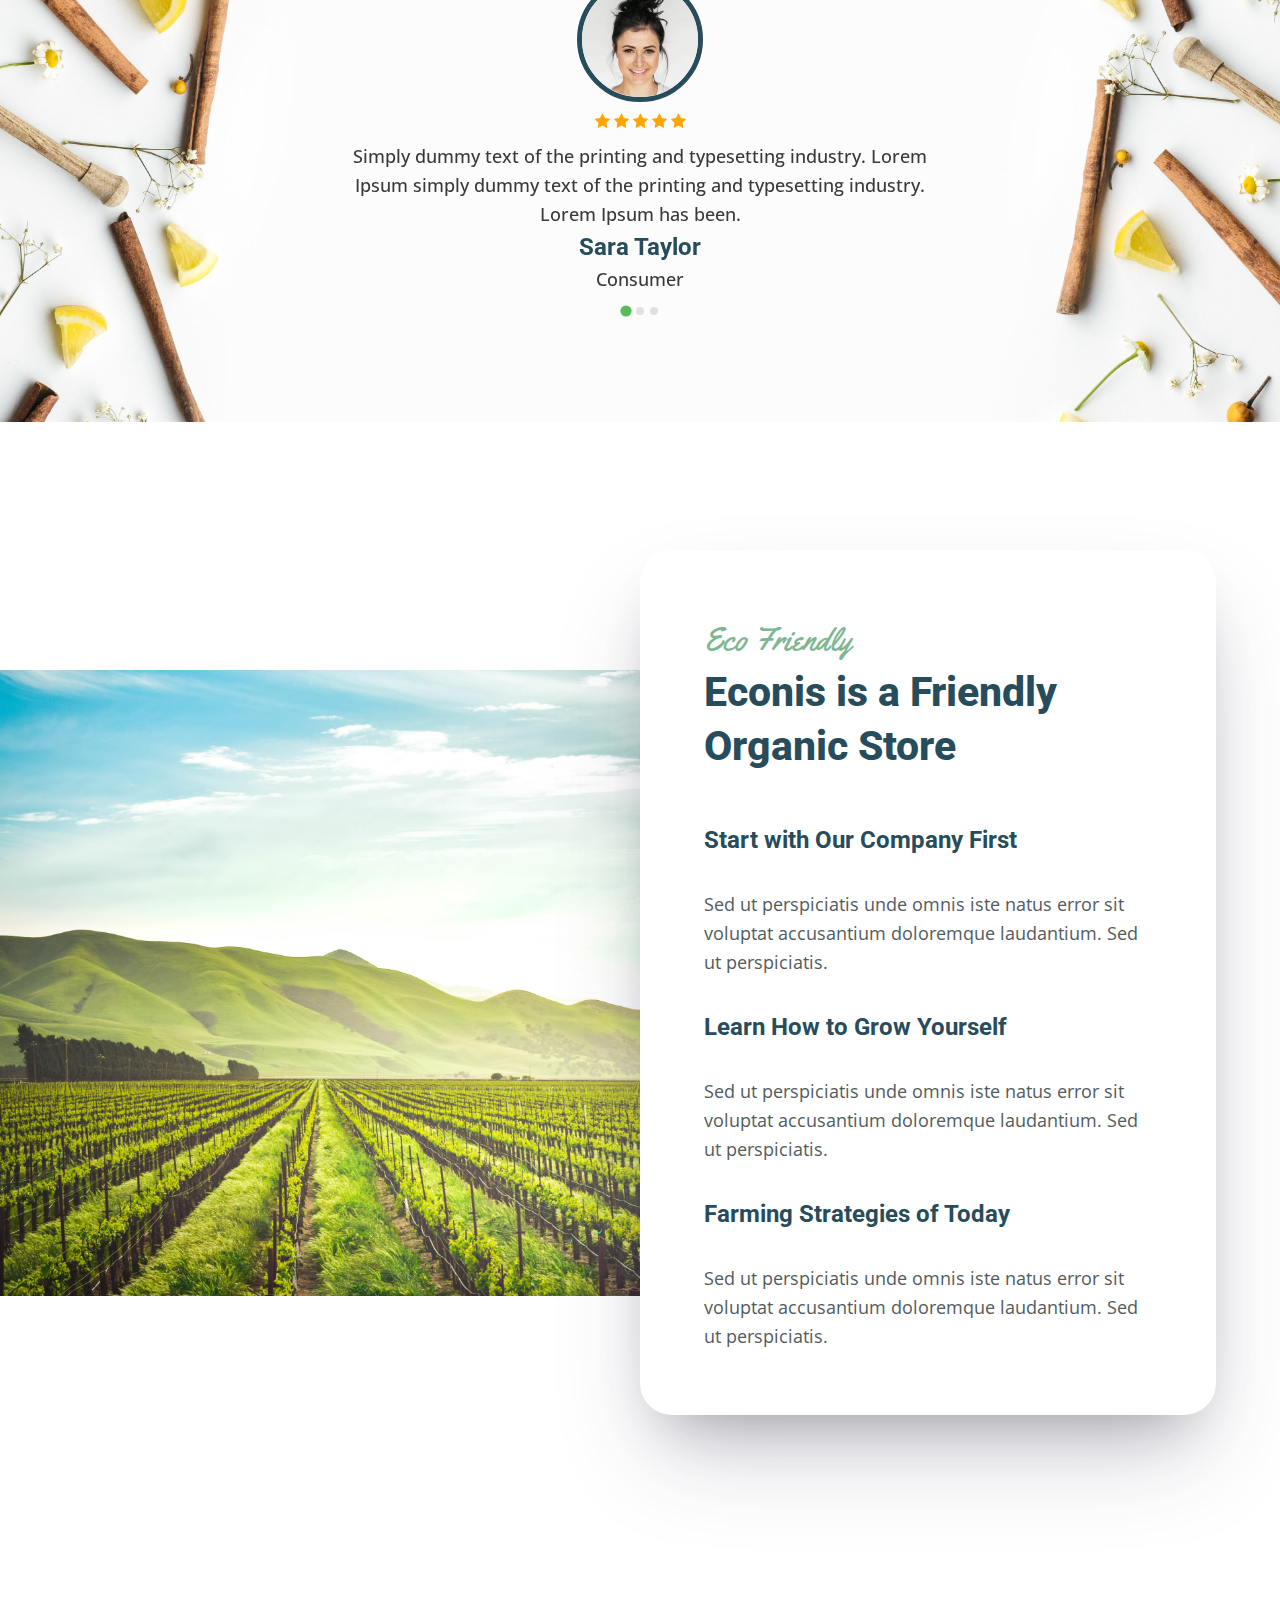
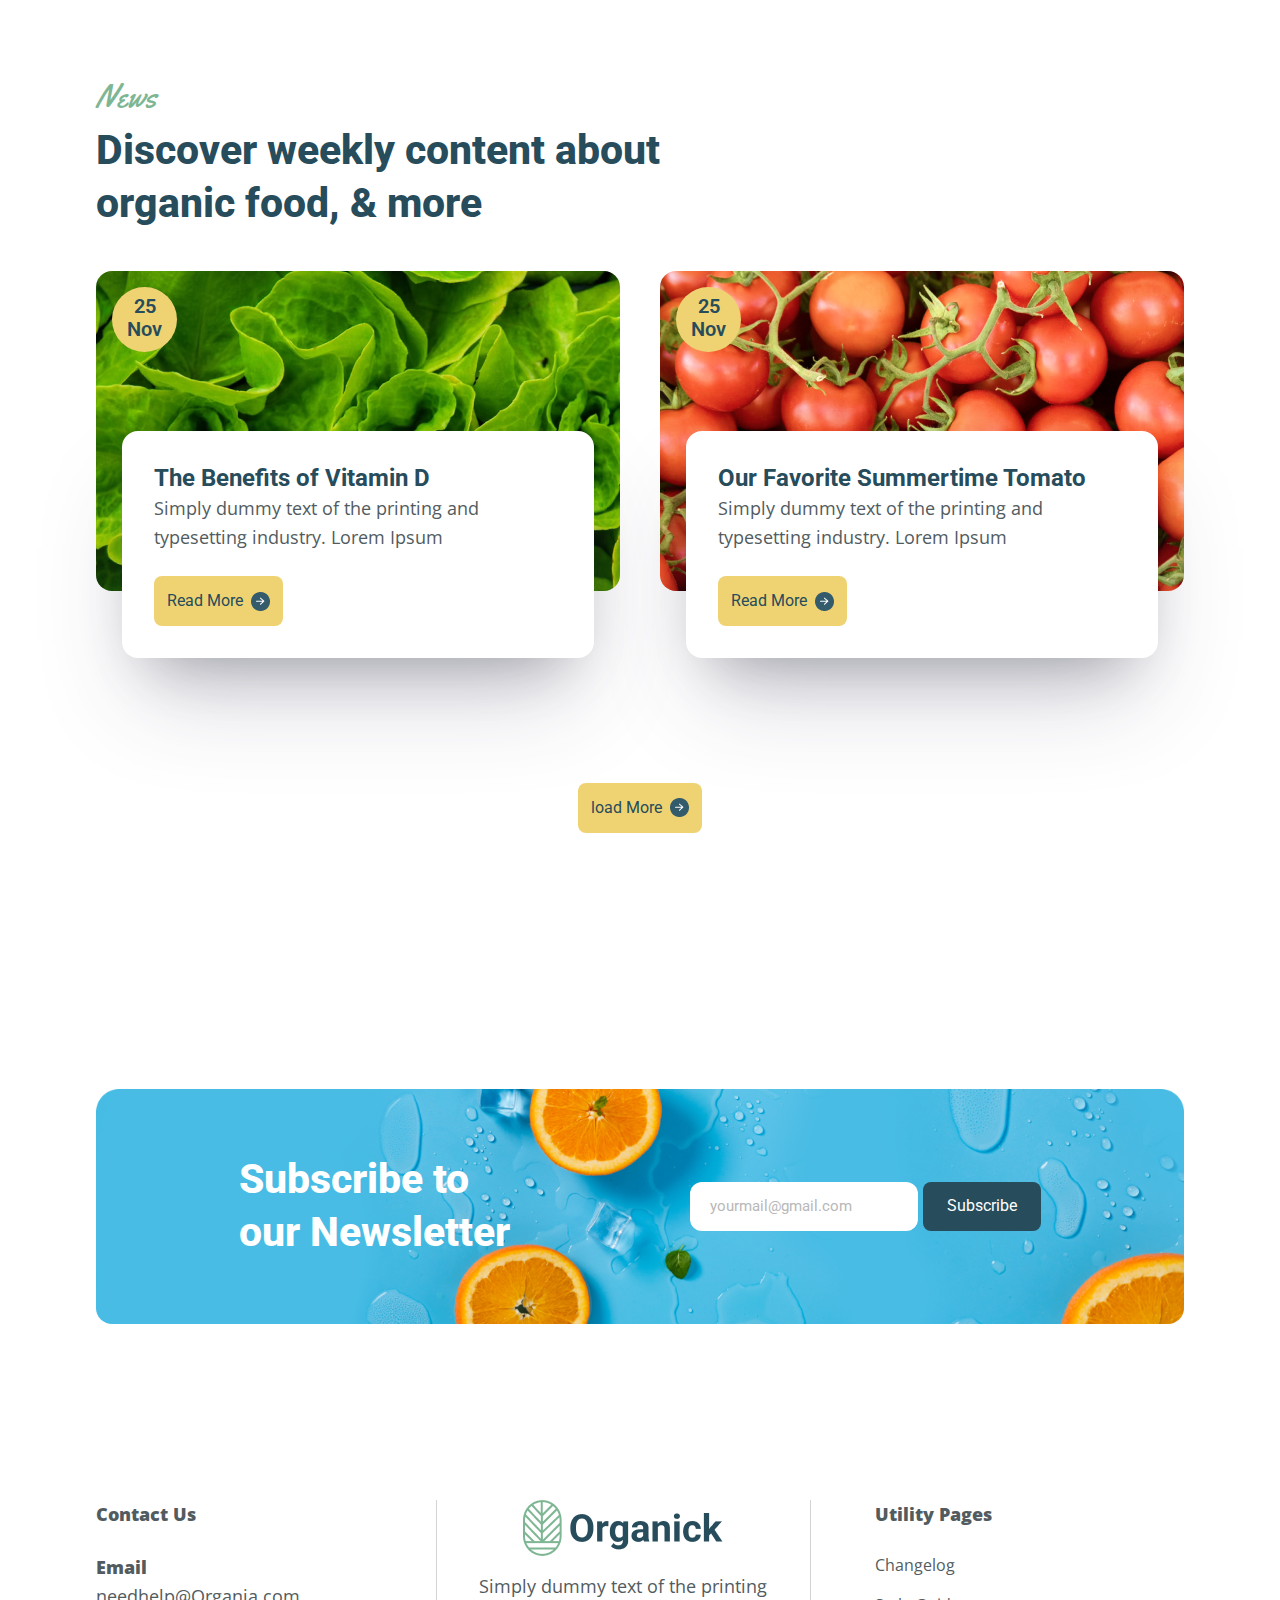
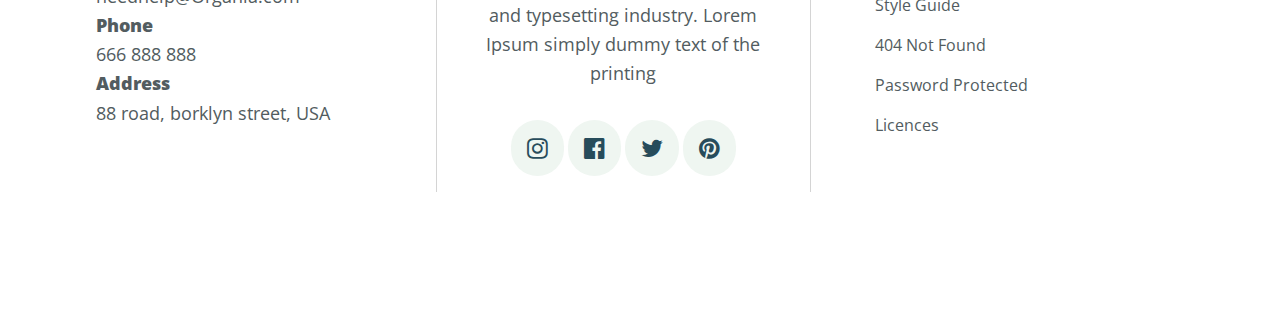
==== commit d3c8ad40: "Update footer" ====
--- a/index.html
+++ b/index.html
@@ -121,7 +121,7 @@
           <div class="cart__single">
             <div class="cart__image">
              
-            <img src="/assets/graphics/Shop/product-3.png" alt="">
+            <img src="./assets/graphics/Shop/product-3.png" alt="">
             </div>
             
             <div class="cart__info">
@@ -637,7 +637,90 @@
   </main>
 
   <!-- this will target the footer by Id #footer -->
-  <div id="footer"></div>
+   <!-- ######################################### -->
+    <!--                 SUBSCRIBE                 -->
+    <!-- ######################################### -->
+    <section id="subscribe" class="wrp">
+        <div class="subscribe flx">
+          <h2>Subscribe to
+            our Newsletter
+          </h2>
+  
+          <form action="" class="flx">
+            <label for="email"></label>
+            <input type="email" id="email" placeholder="yourmail@gmail.com">
+            <a href="#" type="submit" class="subscribe__btn xd__btn btn-secondary">subscribe</a>
+          </form>
+        </div>
+      </section>
+  <!-- ######################################### -->
+  <!--                  FOOTER                   -->
+  <!-- ######################################### -->
+  <section>
+    <footer id="footer">
+      <div class="footer__grid wrp">
+        <!-- --------------- Column 1 ---------------- -->
+        <div class="footer__col-1">
+          <p class="footer__col-title p-bold">Contact Us</p>
+          <div>
+            <p class="p-bold">Email</p>
+            <p>needhelp@Organia.com</p>
+          </div>
+          <div>
+            <p class="p-bold">Phone</p>
+            <p>666 888 888</p>
+          </div>
+          <div>
+          <p class="p-bold"> Address</p>
+            <p>88 road, borklyn street, USA</p>
+          </div>
+        </div>
+        <!-- --------------- Column 2 ---------------- -->
+        <div class="footer__col-2">
+          <img src="./assets/graphics/header/main-logo.png" alt="">
+          <p>Simply dummy text of the printing and typesetting industry.
+            Lorem Ipsum simply dummy text of the printing </p>
+          <div class="footer__soical">
+            <i class="fa fa-instagram" aria-hidden="true"></i>
+            <i class="fa fa-facebook-official" aria-hidden="true"></i>
+            <i class="fa fa-twitter" aria-hidden="true"></i>
+            <i class="fa fa-pinterest" aria-hidden="true"></i>
+
+          </div>
+        </div>
+        <!-- --------------- Column 3 ---------------- -->
+        <div class="footer__col-3">
+          <p class="footer__col-title p-bold">Utility Pages</p>
+
+          <nav>
+            <ul>
+
+              <a href="">
+                <li>Changelog</li>
+              </a>
+
+              <a href="">
+                <li>Style Guide</li>
+              </a>
+
+              <a href="">
+                <li>404 Not Found</li>
+              </a>
+
+              <a href="">
+                <li>Password Protected </li>
+              </a>
+
+              <a href="">
+                <li>Licences</li>
+              </a>
+              
+            </ul>
+          </nav>
+        </div>
+      </div>
+    </footer>
+  </section>
 <!-- ------------ Home Page Ends ------------- -->
    
     <!-- jquery to trigger the Id #footer -->
@@ -668,21 +751,6 @@
 
 
 </script>
-
-
-<!-- ######################################### -->
-<!--                  JQUERY                   -->
-<!-- ######################################### -->
- 
-    <!-- jquery script to make it trigger the header & footer -->
-    <script src="https://code.jquery.com/jquery-3.6.0.min.js">
-      $(function(){
-         $("#header").load("/partials/header.html"); 
-         $("#footer").load("/partials/footer.html"); 
-      });
-      </script>
-
-
 </body>
 </html>
   
--- a/assets/css/style.css
+++ b/assets/css/style.css
@@ -411,7 +411,7 @@
 }
 
 .subscribe {
-  background-image: url(/assets/graphics/subscribe/subscribe-bg.png);
+  background-image: url("../graphics/subscribe/subscribe-bg.png");
   background-repeat: no-repeat;
   border-radius: 16px;
   flex-wrap: wrap;
@@ -779,7 +779,7 @@
 }
 
 .offer__two {
-  background-image: url(/assets/graphics/offer/offer-2-img.png);
+  background-image: url("../graphics/offer/offer-2-img.png");
 }
 
 .offer__two h2 {
@@ -946,7 +946,7 @@
 /* ############################################ */
 #testimonial {
   position: relative;
-  background-image: url(/assets/graphics/Testimonial/Testimonial-bg.png);
+  background-image: url("../graphics/Testimonial/Testimonial-bg.png");
   background-size: cover;
 }
 @media (max-width: 450px) {
@@ -1081,11 +1081,11 @@
 }
 
 .post-1 {
-  background-image: url(/assets/graphics/blog/blog-post-1.png);
+  background-image: url("../graphics/blog/blog-post-1.png");
 }
 
 .post-2 {
-  background-image: url(/assets/graphics/blog/blog-post-2.png);
+  background-image: url("../graphics/blog/blog-post-2.png");
 }
 
 .blog__detial {
@@ -1122,7 +1122,7 @@
 /*                     ABOUT                    */
 /* ############################################ */
 .about__banner {
-  background-image: url(../graphics/about-page/about-banner-bg.png);
+  background-image: url("../graphics/about-page/about-banner-bg.png");
 }
 
 .about__grid {
@@ -1325,7 +1325,7 @@
 }
 
 .blog__banner {
-  background-image: url(/assets/graphics/Blog-page/Banner.png);
+  background-image: url("../graphics/Blog-page/Banner.png");
 }
 
 .blog__content.blog__page-content {
@@ -1354,7 +1354,7 @@
 }
 
 .post-3 {
-  background-image: url(/assets/graphics/Blog-page/blog-post-img-3.png);
+  background-image: url("../graphics/Blog-page/blog-post-img-3.png");
 }
 
 .post-4 {
